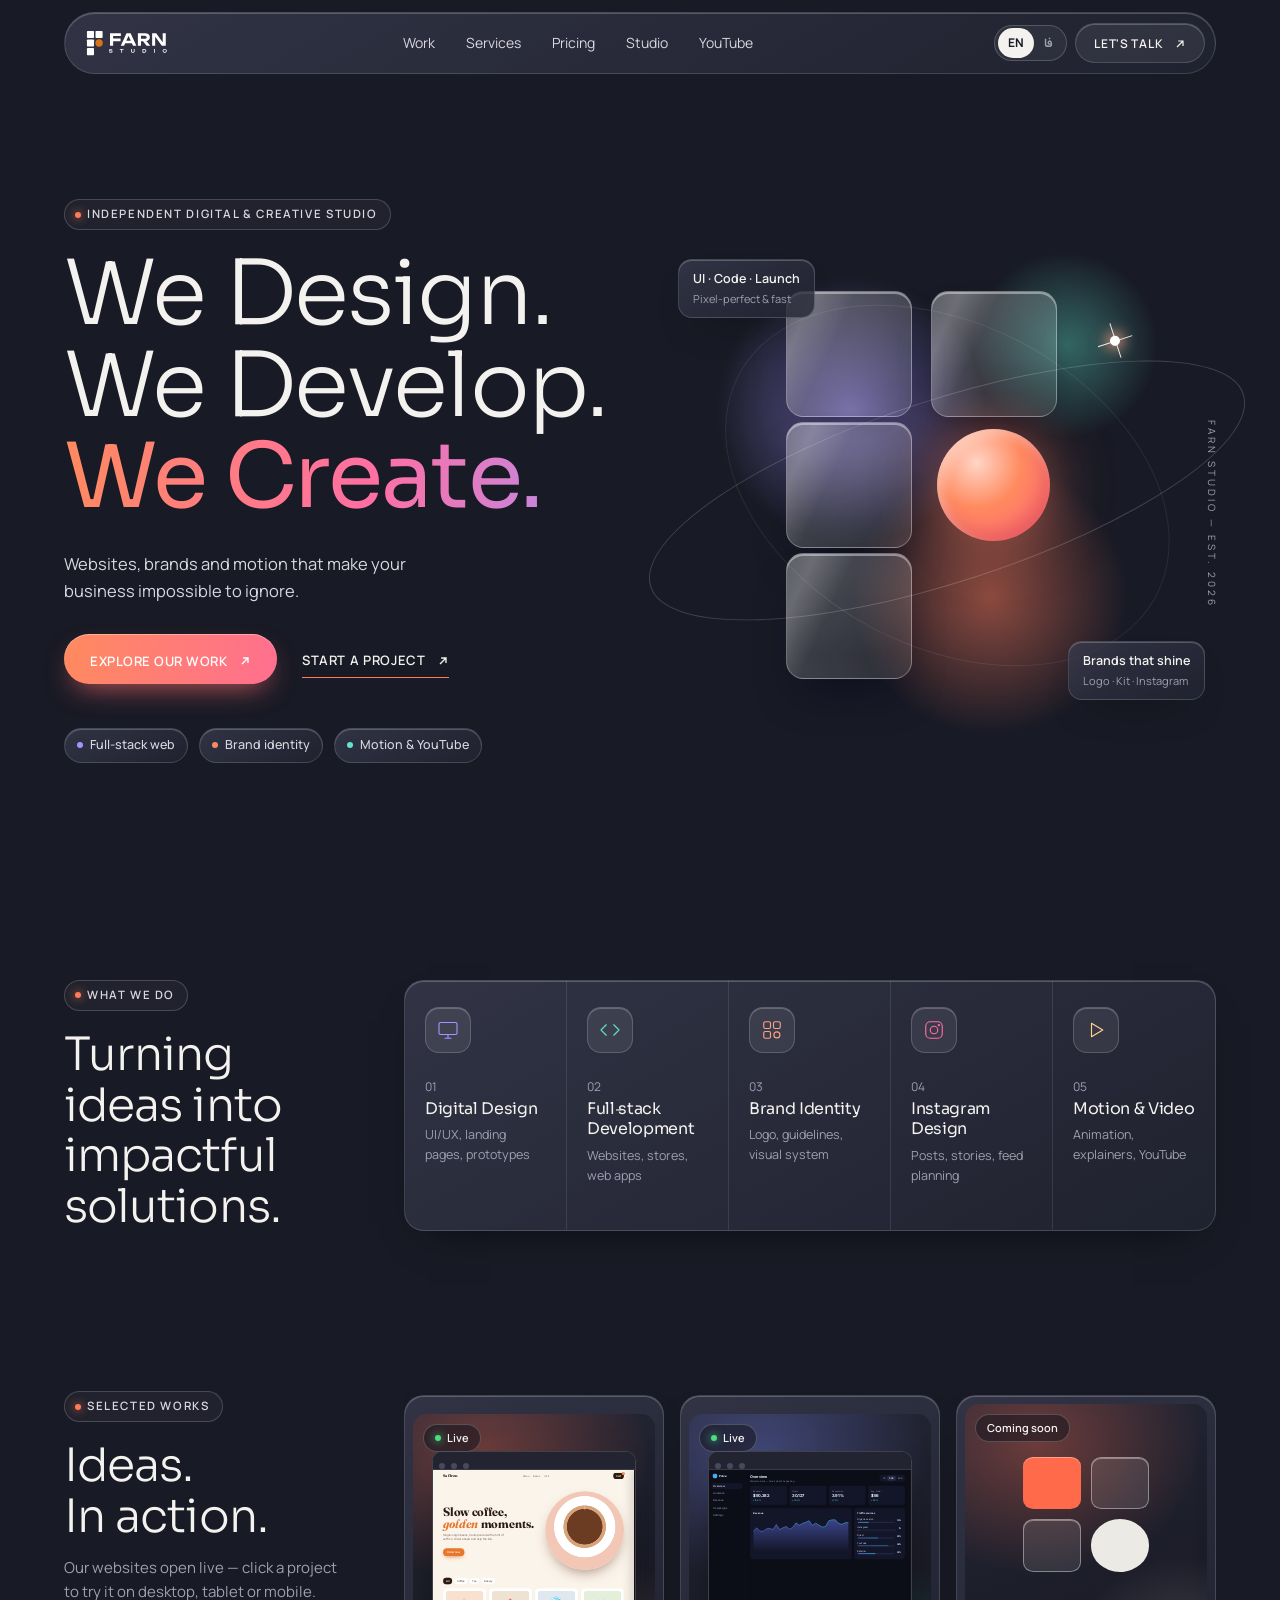
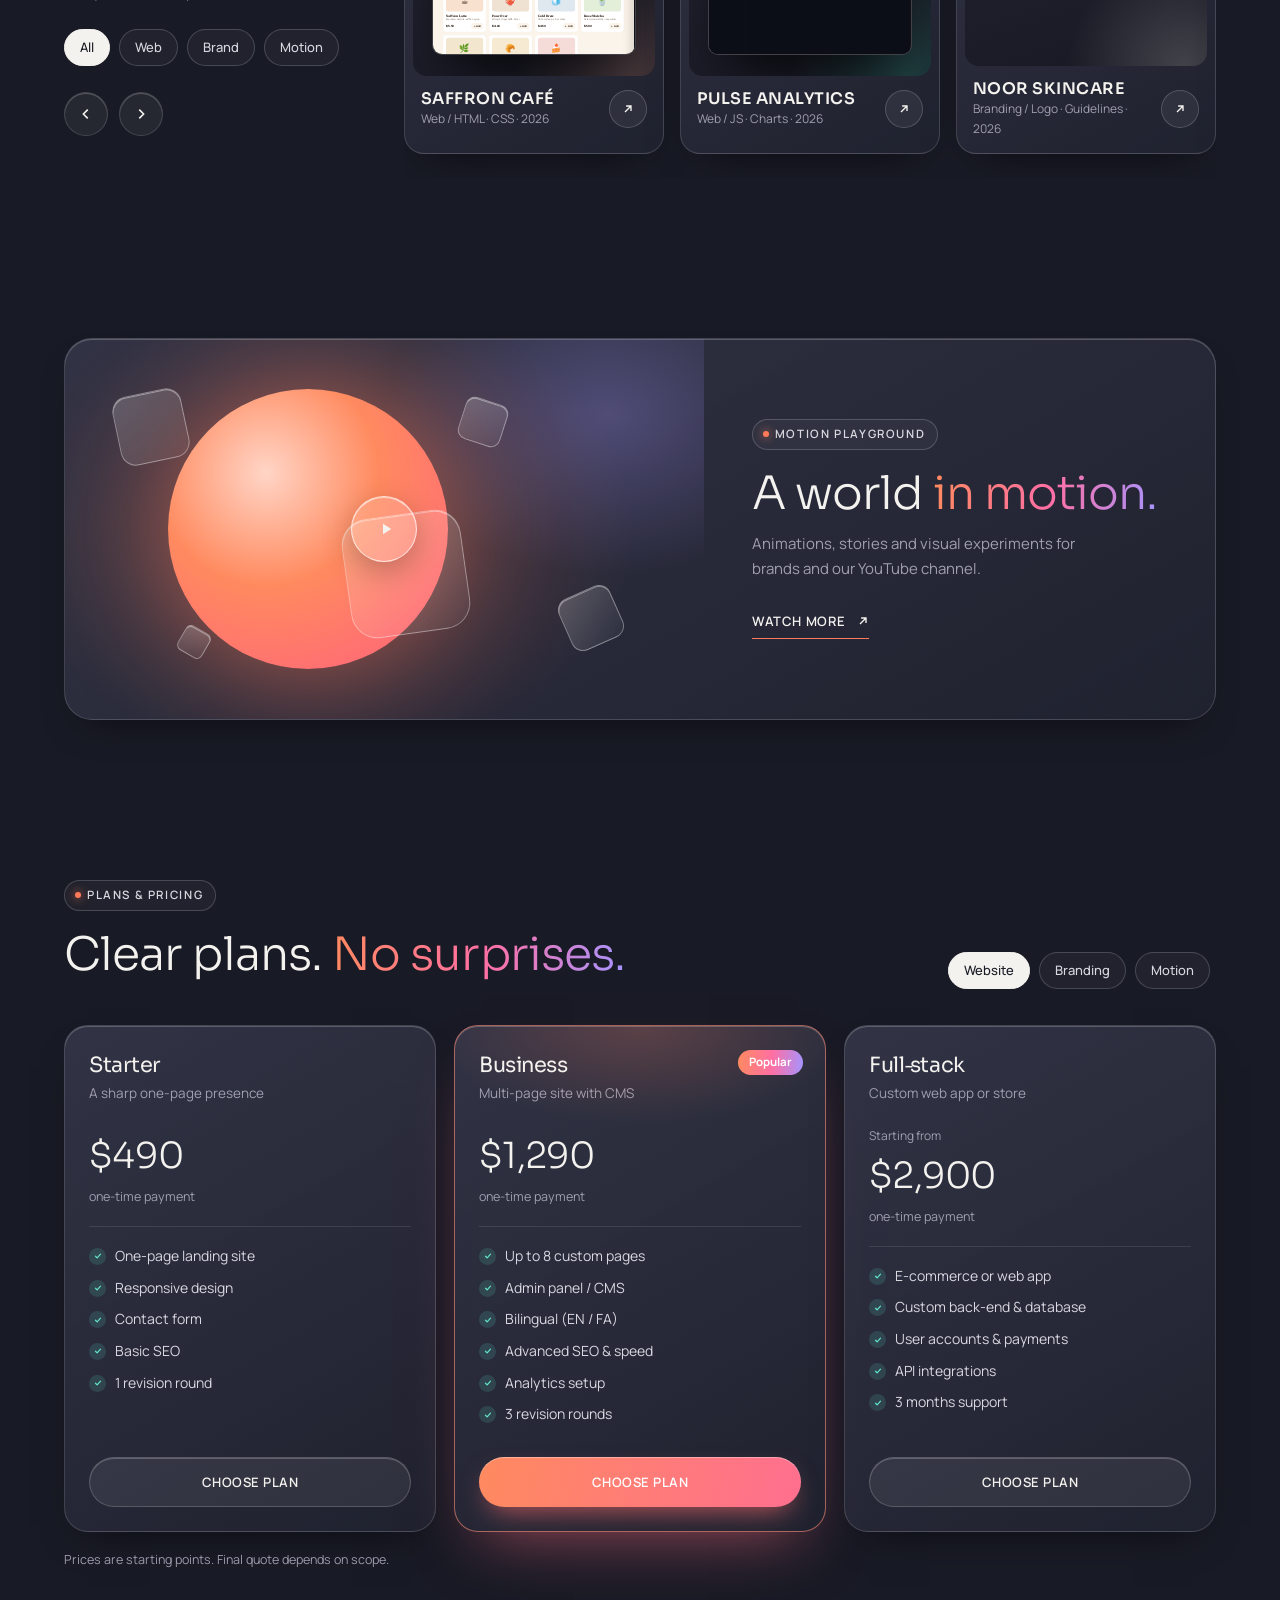
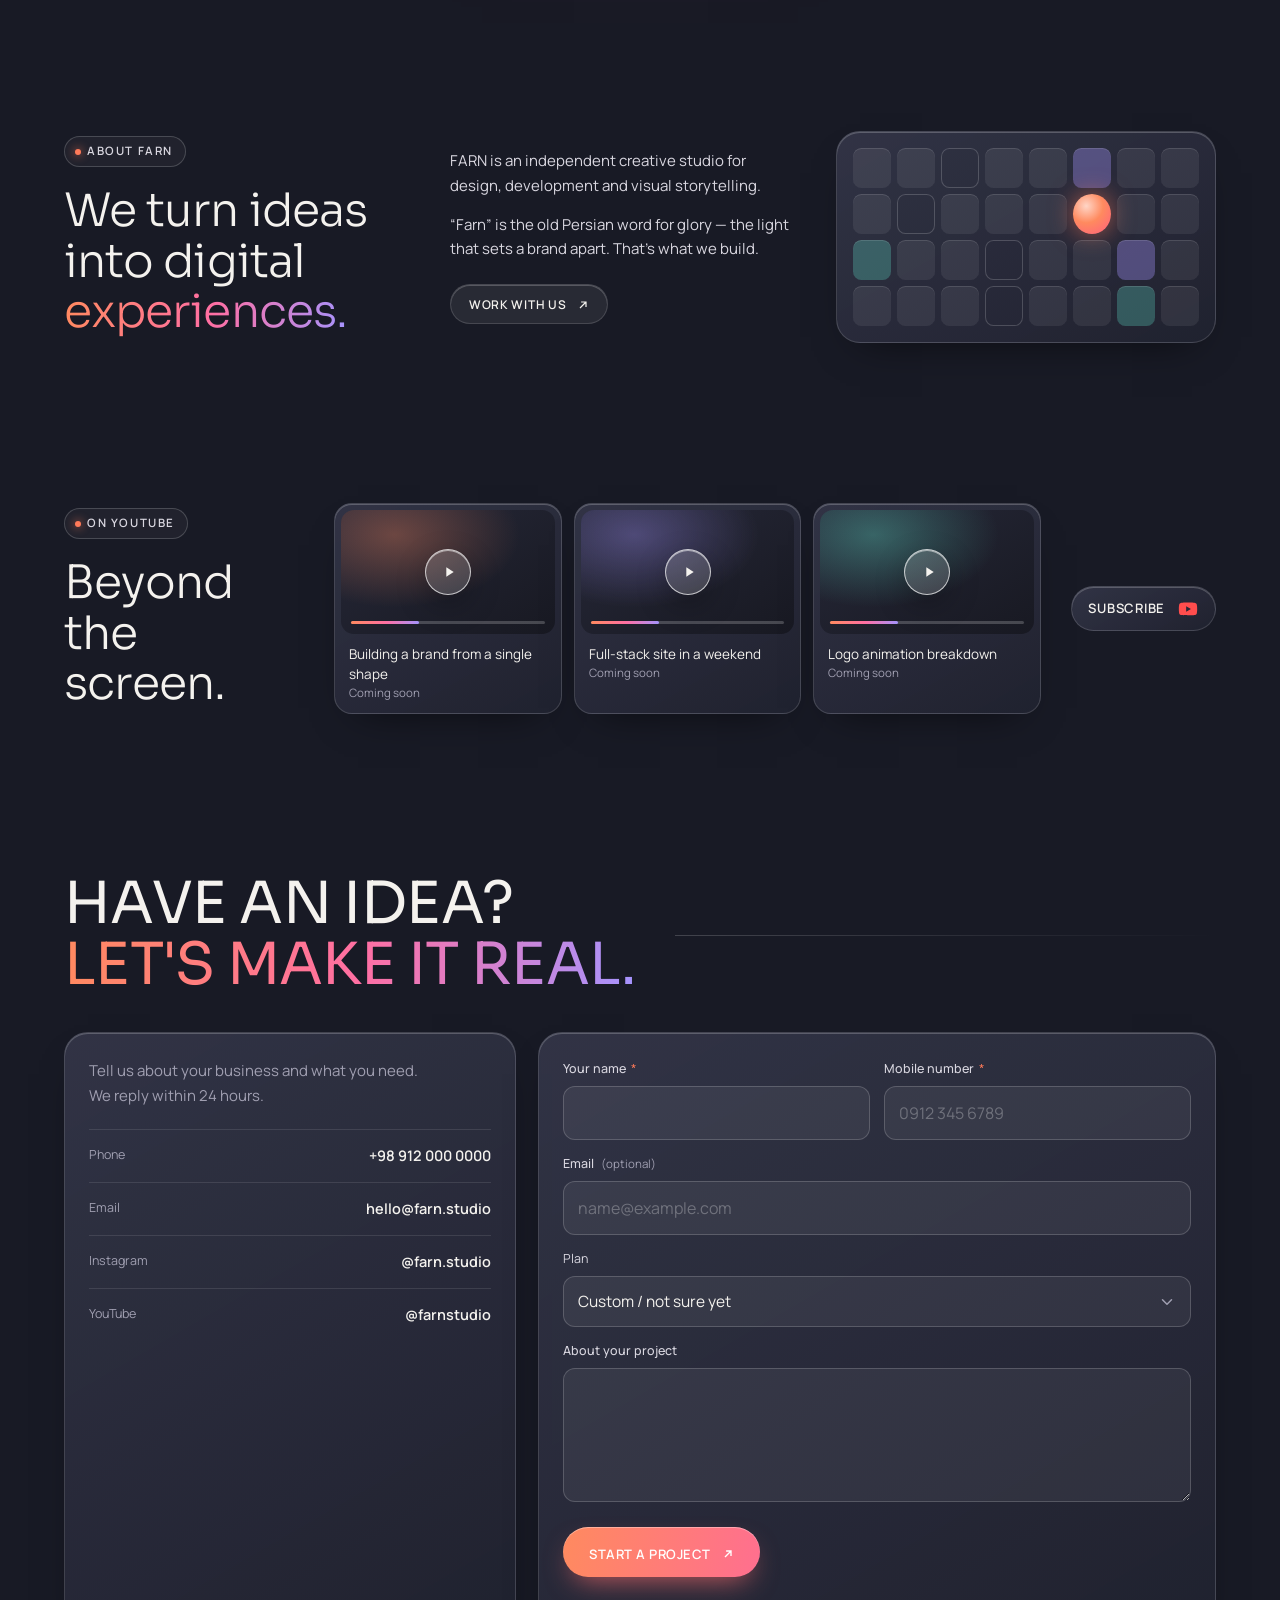
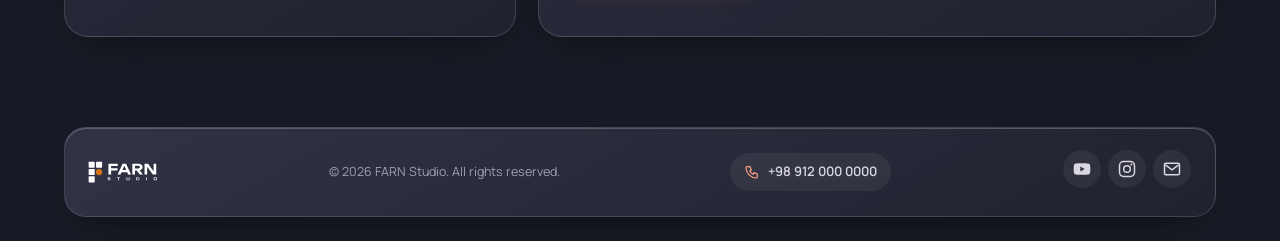
==== index.html @ 58f742db "FARN Studio website: bilingual glass UI, live project viewer, pricing and contact form Co-Authored-B" ====
<!doctype html>
<html lang="en" dir="ltr">
<head>
  <meta charset="utf-8">
  <meta name="viewport" content="width=device-width, initial-scale=1, viewport-fit=cover">
  <title>FARN Studio — Design, Develop, Create</title>
  <meta name="description" content="FARN Studio is an independent studio for full‑stack websites, brand identity and motion.">
  <meta name="theme-color" content="#000000">

  <!-- Icons: white + orange FARN mark (tab / search), black background for the installed web app -->
  <link rel="icon" href="assets/brand/favicon.ico" sizes="any">
  <link rel="icon" href="assets/brand/favicon.svg" type="image/svg+xml">
  <link rel="icon" href="assets/brand/favicon-32.png" type="image/png" sizes="32x32">
  <link rel="apple-touch-icon" href="assets/brand/apple-touch-icon.png" sizes="180x180">
  <link rel="manifest" href="site.webmanifest">
  <meta name="apple-mobile-web-app-title" content="FARN">
  <meta name="apple-mobile-web-app-status-bar-style" content="black">
  <meta name="application-name" content="FARN Studio">

  <link rel="preconnect" href="https://fonts.googleapis.com">
  <link rel="preconnect" href="https://fonts.gstatic.com" crossorigin>
  <link href="https://fonts.googleapis.com/css2?family=Sora:wght@300;400;600&family=Manrope:wght@400;500;600&family=Vazirmatn:wght@300;400;500;700;800&display=swap" rel="stylesheet">

  <link rel="stylesheet" href="css/style.css">
</head>
<body>
  <div class="ambient" aria-hidden="true"></div>

  <!-- ===== Header ===== -->
  <header class="header" id="header">
    <div class="container"><div class="header-inner glass">
      <a href="#top" class="logo" aria-label="FARN Studio">
        <img src="assets/brand/farn-horizontal-reversed.svg" alt="FARN Studio" width="120" height="40">
      </a>

      <nav class="menu" id="menu" aria-label="Main">
        <a href="#work" data-i18n="nav.work">Work</a>
        <a href="#services" data-i18n="nav.services">Services</a>
        <a href="#pricing" data-i18n="nav.pricing">Pricing</a>
        <a href="#studio" data-i18n="nav.studio">Studio</a>
        <a href="#youtube" data-i18n="nav.youtube">YouTube</a>
        <a href="#contact" class="menu-cta" data-i18n="nav.cta">Let's talk</a>
        <div class="menu-lang"><small data-i18n="nav.lang">Language</small><button class="lang js-lang" type="button" aria-label="Change language"><span data-lang="en">EN</span><span data-lang="fa">فا</span></button></div>
      </nav>

      <div class="header-actions">
        <button class="lang js-lang hide-m" id="langToggle" type="button" aria-label="Change language">
          <span data-lang="en">EN</span><span data-lang="fa">فا</span>
        </button>
        <a href="#contact" class="btn-outline talk">
          <span data-i18n="nav.cta">Let's talk</span>
          <svg class="ar" viewBox="0 0 16 16" width="12" height="12" aria-hidden="true"><path d="M4 12 12 4M5.5 4H12v6.5" fill="none" stroke="currentColor" stroke-width="1.6"/></svg>
        </a>
        <button class="burger" id="burger" type="button" aria-label="Menu" aria-expanded="false" aria-controls="menu"><span></span><span></span></button>
      </div>
    </div></div>
  </header>

  <main id="top">

    <!-- ===== Hero ===== -->
    <section class="hero">
      <div class="container hero-grid">
        <div class="hero-copy">
          <p class="eyebrow reveal" data-i18n="hero.eyebrow">Independent digital & creative studio</p>
          <h1 class="hero-title reveal">
            <span data-i18n="hero.l1">We Design.</span>
            <span data-i18n="hero.l2">We Develop.</span>
            <span class="accent" data-i18n="hero.l3">We Create.</span>
          </h1>
          <p class="hero-sub reveal" data-i18n="hero.sub">Websites, brands and motion that make your business impossible to ignore.</p>
          <div class="hero-ctas reveal">
            <a href="#work" class="btn btn-accent">
              <span data-i18n="hero.cta1">Explore our work</span>
              <svg class="ar" viewBox="0 0 16 16" width="12" height="12" aria-hidden="true"><path d="M4 12 12 4M5.5 4H12v6.5" fill="none" stroke="currentColor" stroke-width="1.8"/></svg>
            </a>
            <a href="#contact" class="link-line">
              <span data-i18n="hero.cta2">Start a project</span>
              <svg class="ar" viewBox="0 0 16 16" width="12" height="12" aria-hidden="true"><path d="M4 12 12 4M5.5 4H12v6.5" fill="none" stroke="currentColor" stroke-width="1.8"/></svg>
            </a>
          </div>
          <div class="hero-badges reveal">
            <span class="glass"><i style="background:#a594ff"></i><b data-i18n="hero.b1">Full‑stack web</b></span>
            <span class="glass"><i style="background:#ff8a5f"></i><b data-i18n="hero.b2">Brand identity</b></span>
            <span class="glass"><i style="background:#62e3cb"></i><b data-i18n="hero.b3">Motion & YouTube</b></span>
          </div>
        </div>

        <!-- Brand visual: the FARN grid + sun, with orbit lines -->
        <div class="hero-art" aria-hidden="true">
          <span class="glow g1"></span><span class="glow g2"></span><span class="glow g3"></span>
          <div class="orbit o1"><i class="star"></i></div>
          <div class="orbit o2"></div>
          <div class="fgrid">
            <span class="sq q1"></span>
            <span class="sq q2"></span>
            <span class="sq q3"></span>
            <span class="sq q4"></span>
            <span class="sun"></span>
          </div>
          <span class="vtext" data-i18n="hero.vtext">FARN STUDIO — EST. 2026</span>
          <span class="art-chip glass ac1"><span data-i18n="hero.c1">UI · Code · Launch</span><small data-i18n="hero.c1s">Pixel‑perfect, fast</small></span>
          <span class="art-chip glass ac2"><span data-i18n="hero.c2">Brand that shines</span><small data-i18n="hero.c2s">Logo · Kit · Instagram</small></span>
        </div>
      </div>
      <a href="#services" class="scroll-cue"><span class="cue-line"></span><span class="mouse"><i></i></span><span data-i18n="hero.scroll">Scroll down</span></a>
    </section>

    <!-- ===== Services ===== -->
    <section class="section services-sec" id="services">
      <div class="container split">
        <header class="split-head svc-dhead reveal">
          <p class="eyebrow" data-i18n="services.eyebrow">What we do</p>
          <h2 class="h2" data-i18n="services.title">Turning ideas into impactful solutions.</h2>
        </header>
        <header class="svc-mhead reveal">
          <div>
            <p class="line-label"><span data-i18n="services.m.eyebrow">Services</span></p>
            <h2 class="h2" data-i18n-html="services.m.title">What we <span class="accent">do</span></h2>
          </div>
          <a href="#pricing" class="view-all"><span data-i18n="services.viewAll">View all</span> <svg class="ar" viewBox="0 0 16 16" width="12" height="12" aria-hidden="true"><path d="M4 12 12 4M5.5 4H12v6.5" fill="none" stroke="currentColor" stroke-width="1.8"/></svg></a>
        </header>
        <ol class="svc-list glass">
          <li class="svc reveal">
            <span class="ic"><svg viewBox="0 0 32 32" aria-hidden="true"><rect x="4" y="6" width="24" height="16" rx="2"/><path d="M12 27h8M16 22v5"/></svg></span>
            <span class="num">01</span>
            <h3 data-i18n="svc.1">Digital Design</h3>
            <p data-i18n="svc.1d">UI/UX, landing pages, prototypes</p>
            <span class="svc-go"><svg class="ar" viewBox="0 0 16 16" width="12" height="12" aria-hidden="true"><path d="M4 12 12 4M5.5 4H12v6.5" fill="none" stroke="currentColor" stroke-width="1.8"/></svg></span>
          </li>
          <li class="svc reveal">
            <span class="ic"><svg viewBox="0 0 32 32" aria-hidden="true"><path d="M11 9 4 16l7 7M21 9l7 7-7 7"/></svg></span>
            <span class="num">02</span>
            <h3 data-i18n="svc.2">Full‑stack Development</h3>
            <p data-i18n="svc.2d">Websites, stores, web apps</p>
            <span class="svc-go"><svg class="ar" viewBox="0 0 16 16" width="12" height="12" aria-hidden="true"><path d="M4 12 12 4M5.5 4H12v6.5" fill="none" stroke="currentColor" stroke-width="1.8"/></svg></span>
          </li>
          <li class="svc reveal">
            <span class="ic"><svg viewBox="0 0 32 32" aria-hidden="true"><rect x="5" y="5" width="9" height="9" rx="2"/><rect x="18" y="5" width="9" height="9" rx="2"/><rect x="5" y="18" width="9" height="9" rx="2"/><circle cx="22.5" cy="22.5" r="4"/></svg></span>
            <span class="num">03</span>
            <h3 data-i18n="svc.3">Brand Identity</h3>
            <p data-i18n="svc.3d">Logo, guidelines, visual system</p>
            <span class="svc-go"><svg class="ar" viewBox="0 0 16 16" width="12" height="12" aria-hidden="true"><path d="M4 12 12 4M5.5 4H12v6.5" fill="none" stroke="currentColor" stroke-width="1.8"/></svg></span>
          </li>
          <li class="svc reveal">
            <span class="ic"><svg viewBox="0 0 32 32" aria-hidden="true"><rect x="5" y="5" width="22" height="22" rx="6"/><circle cx="16" cy="16" r="5"/><circle cx="22.5" cy="9.5" r=".8"/></svg></span>
            <span class="num">04</span>
            <h3 data-i18n="svc.4">Instagram Design</h3>
            <p data-i18n="svc.4d">Posts, stories, feed planning</p>
            <span class="svc-go"><svg class="ar" viewBox="0 0 16 16" width="12" height="12" aria-hidden="true"><path d="M4 12 12 4M5.5 4H12v6.5" fill="none" stroke="currentColor" stroke-width="1.8"/></svg></span>
          </li>
          <li class="svc reveal">
            <span class="ic"><svg viewBox="0 0 32 32" aria-hidden="true"><path d="M10 7v18l15-9z"/></svg></span>
            <span class="num">05</span>
            <h3 data-i18n="svc.5">Motion & Video</h3>
            <p data-i18n="svc.5d">Animation, explainers, YouTube</p>
            <span class="svc-go"><svg class="ar" viewBox="0 0 16 16" width="12" height="12" aria-hidden="true"><path d="M4 12 12 4M5.5 4H12v6.5" fill="none" stroke="currentColor" stroke-width="1.8"/></svg></span>
          </li>
        </ol>
      </div>
    </section>

    <!-- ===== Selected works ===== -->
    <section class="section" id="work">
      <div class="container split">
        <header class="split-head reveal">
          <p class="eyebrow" data-i18n="work.eyebrow">Selected works</p>
          <h2 class="h2" data-i18n-html="work.title">Ideas.<br>In action.</h2>
          <p class="muted" data-i18n="work.sub">Our websites open live — click a project to try it on desktop, tablet or mobile.</p>
          <div class="filters" id="filters" role="tablist">
            <button class="chip on" data-filter="all" data-i18n="work.f.all">All</button>
            <button class="chip" data-filter="web" data-i18n="work.f.web">Web</button>
            <button class="chip" data-filter="brand" data-i18n="work.f.brand">Brand</button>
            <button class="chip" data-filter="motion" data-i18n="work.f.motion">Motion</button>
          </div>
          <div class="slider-nav">
            <button class="round" id="prevWork" aria-label="Previous"><svg viewBox="0 0 16 16" width="14" height="14"><path d="M10 3 5 8l5 5" fill="none" stroke="currentColor" stroke-width="1.8"/></svg></button>
            <button class="round" id="nextWork" aria-label="Next"><svg viewBox="0 0 16 16" width="14" height="14"><path d="m6 3 5 5-5 5" fill="none" stroke="currentColor" stroke-width="1.8"/></svg></button>
          </div>
        </header>
        <div class="works" id="works"></div>
      </div>
    </section>

    <!-- ===== Motion band ===== -->
    <section class="section" id="motion"><div class="container"><div class="motion-band glass">
      <a class="mb-art" id="mbArt" target="_blank" rel="noopener" aria-label="YouTube">
        <span class="mb-sun"></span>
        <span class="mb-sq s1"></span><span class="mb-sq s2"></span><span class="mb-sq s3"></span><span class="mb-sq s4"></span><span class="mb-sq s5"></span>
        <span class="play-btn"><svg viewBox="0 0 24 24" width="18" height="18"><path d="M8 5v14l11-7z" fill="currentColor"/></svg></span>
      </a>
      <div class="mb-copy reveal">
        <p class="eyebrow" data-i18n="motion.eyebrow">Motion playground</p>
        <h2 class="h2" data-i18n-html="motion.title">A world <span class="accent">in motion.</span></h2>
        <p class="muted" data-i18n="motion.sub">Animations, stories and visual experiments for brands and our YouTube channel.</p>
        <a class="link-line" id="mbLink" target="_blank" rel="noopener">
          <span data-i18n="motion.cta">Watch more</span>
          <svg class="ar" viewBox="0 0 16 16" width="12" height="12" aria-hidden="true"><path d="M4 12 12 4M5.5 4H12v6.5" fill="none" stroke="currentColor" stroke-width="1.8"/></svg>
        </a>
      </div>
    </div></div></section>

    <!-- ===== Pricing ===== -->
    <section class="section" id="pricing">
      <div class="container">
        <div class="pricing-head reveal">
          <div>
            <p class="eyebrow" data-i18n="pricing.eyebrow">Plans & pricing</p>
            <h2 class="h2" data-i18n-html="pricing.title">Clear plans. <span class="accent">No surprises.</span></h2>
          </div>
          <div class="tabs" id="planTabs" role="tablist">
            <button class="chip on" data-plan="web" data-i18n="pricing.tab.web">Website</button>
            <button class="chip" data-plan="brand" data-i18n="pricing.tab.brand">Branding</button>
            <button class="chip" data-plan="motion" data-i18n="pricing.tab.motion">Motion</button>
          </div>
        </div>
        <div class="plans" id="plans"></div>
        <div class="plans-dots" id="planDots" aria-hidden="true"></div>
        <p class="note" data-i18n="pricing.note">Prices are starting points. Final quote depends on scope.</p>
      </div>
    </section>

    <!-- ===== About ===== -->
    <section class="section about" id="studio">
      <div class="container about-grid">
        <div class="reveal">
          <p class="eyebrow" data-i18n="about.eyebrow">About FARN</p>
          <h2 class="h2" data-i18n-html="about.title">We turn ideas into digital <span class="accent">experiences.</span></h2>
        </div>
        <div class="about-text reveal">
          <p data-i18n="about.p1">FARN is an independent creative studio for design, development and visual storytelling.</p>
          <p data-i18n="about.p2">“Farn” is the old Persian word for glory — the light that sets a brand apart. That's what we build.</p>
          <a href="#contact" class="btn-outline"><span data-i18n="about.cta">Work with us</span>
            <svg class="ar" viewBox="0 0 16 16" width="12" height="12" aria-hidden="true"><path d="M4 12 12 4M5.5 4H12v6.5" fill="none" stroke="currentColor" stroke-width="1.6"/></svg></a>
        </div>
        <div class="about-art glass reveal" aria-hidden="true">
          <div class="pattern" id="pattern"></div>
        </div>
      </div>
    </section>

    <!-- ===== YouTube ===== -->
    <section class="section yt-sec" id="youtube">
      <div class="container yt-grid">
        <div class="reveal">
          <p class="eyebrow" data-i18n="yt.eyebrow">On YouTube</p>
          <h2 class="h2" data-i18n-html="yt.title">Beyond<br>the screen.</h2>
        </div>
        <div class="videos" id="videos"></div>
        <a class="subscribe glass" id="subLink" target="_blank" rel="noopener">
          <span data-i18n="yt.sub">Subscribe</span>
          <svg viewBox="0 0 24 24" width="22" height="22" aria-hidden="true"><path d="M21.6 7.2a2.5 2.5 0 0 0-1.8-1.8C18.2 5 12 5 12 5s-6.2 0-7.8.4A2.5 2.5 0 0 0 2.4 7.2 26 26 0 0 0 2 12a26 26 0 0 0 .4 4.8 2.5 2.5 0 0 0 1.8 1.8C5.8 19 12 19 12 19s6.2 0 7.8-.4a2.5 2.5 0 0 0 1.8-1.8A26 26 0 0 0 22 12a26 26 0 0 0-.4-4.8zM10 15V9l5.2 3z" fill="currentColor"/></svg>
        </a>
      </div>
    </section>

    <!-- ===== Contact ===== -->
    <section class="section contact-sec" id="contact">
      <div class="container">
        <div class="cta-band reveal">
          <h2 class="cta-title">
            <span data-i18n="cta.l1">Have an idea?</span>
            <span class="accent" data-i18n="cta.l2">Let's make it real.</span>
          </h2>
          <span class="cta-line" aria-hidden="true"></span>
        </div>

        <div class="contact-grid">
          <div class="contact-info glass reveal">
            <p class="muted" data-i18n="contact.sub">Tell us about your business and what you need. We reply within 24 hours.</p>
            <ul class="c-links">
              <li><a id="phoneLink"><small data-i18n="contact.phone">Phone</small><span id="phoneText" dir="ltr"></span></a></li>
              <li><a id="emailLink"><small data-i18n="contact.email">Email</small><span id="emailText" dir="ltr"></span></a></li>
              <li><a id="igLink" target="_blank" rel="noopener"><small data-i18n="contact.ig">Instagram</small><span id="igText" dir="ltr"></span></a></li>
              <li><a id="ytLink" target="_blank" rel="noopener"><small data-i18n="contact.yt">YouTube</small><span id="ytText" dir="ltr"></span></a></li>
            </ul>
          </div>

          <form class="form glass reveal" id="contactForm" novalidate>
            <div class="row2">
              <label class="field"><span><b data-i18n="contact.f.name">Your name</b> <em class="req">*</em></span><input id="f-name" type="text" autocomplete="name" required></label>
              <label class="field"><span><b data-i18n="contact.f.phone">Mobile number</b> <em class="req">*</em></span><input id="f-phone" type="tel" inputmode="tel" autocomplete="tel" dir="ltr" placeholder="0912 345 6789" required></label>
            </div>
            <label class="field"><span><b data-i18n="contact.f.email">Email</b> <i class="opt" data-i18n="contact.f.optional">(optional)</i></span><input id="f-email" type="email" autocomplete="email" dir="ltr" placeholder="name@example.com"></label>

            <div class="field">
              <span id="planLabel" data-i18n="contact.f.plan">Plan</span>
              <div class="dd" id="planDD">
                <button type="button" class="dd-btn" id="planBtn" aria-haspopup="listbox" aria-expanded="false" aria-labelledby="planLabel planBtn">
                  <span class="dd-val" id="planValue"></span>
                  <svg class="dd-chev" viewBox="0 0 24 24" width="18" height="18" aria-hidden="true"><path d="M6 9l6 6 6-6" fill="none" stroke="currentColor" stroke-width="2" stroke-linecap="round" stroke-linejoin="round"/></svg>
                </button>
                <ul class="dd-list" id="planList" role="listbox" tabindex="-1" aria-labelledby="planLabel"></ul>
              </div>
              <input type="hidden" id="f-plan" name="plan" value="custom">
            </div>

            <label class="field"><span><b data-i18n="contact.f.msg">About your project</b></span><textarea id="f-msg" rows="4"></textarea></label>
            <button class="btn btn-accent" type="submit">
              <span data-i18n="contact.f.send">Start a project</span>
              <svg class="ar" viewBox="0 0 16 16" width="12" height="12" aria-hidden="true"><path d="M4 12 12 4M5.5 4H12v6.5" fill="none" stroke="currentColor" stroke-width="1.8"/></svg>
            </button>
            <p class="form-msg" id="formMsg" role="status"></p>
          </form>
        </div>
      </div>
    </section>
  </main>

  <footer class="footer">
    <div class="container"><div class="footer-inner glass">
      <img src="assets/brand/farn-horizontal-reversed.svg" alt="FARN Studio" width="96" height="32">
      <p>© <span id="year"></span> FARN Studio. <span data-i18n="footer.rights">All rights reserved.</span></p>
      <a class="f-phone" id="fPhoneLink"><svg viewBox="0 0 24 24" width="16" height="16" aria-hidden="true"><path d="M5 4h4l2 5-2.5 1.5a11 11 0 0 0 5 5L15 13l5 2v4a2 2 0 0 1-2 2A16 16 0 0 1 3 6a2 2 0 0 1 2-2" fill="none" stroke="currentColor" stroke-width="1.8" stroke-linejoin="round"/></svg><span id="fPhoneText" dir="ltr"></span></a>
      <div class="socials">
        <a id="fYt" target="_blank" rel="noopener" aria-label="YouTube"><svg viewBox="0 0 24 24"><path d="M21.6 7.2a2.5 2.5 0 0 0-1.8-1.8C18.2 5 12 5 12 5s-6.2 0-7.8.4A2.5 2.5 0 0 0 2.4 7.2 26 26 0 0 0 2 12a26 26 0 0 0 .4 4.8 2.5 2.5 0 0 0 1.8 1.8C5.8 19 12 19 12 19s6.2 0 7.8-.4a2.5 2.5 0 0 0 1.8-1.8A26 26 0 0 0 22 12a26 26 0 0 0-.4-4.8zM10 15V9l5.2 3z" fill="currentColor"/></svg></a>
        <a id="fIg" target="_blank" rel="noopener" aria-label="Instagram"><svg viewBox="0 0 24 24"><rect x="3" y="3" width="18" height="18" rx="5" fill="none" stroke="currentColor" stroke-width="1.8"/><circle cx="12" cy="12" r="4" fill="none" stroke="currentColor" stroke-width="1.8"/><circle cx="17.3" cy="6.7" r="1.2" fill="currentColor"/></svg></a>
        <a id="fMail" aria-label="Email"><svg viewBox="0 0 24 24"><rect x="3" y="5" width="18" height="14" rx="2" fill="none" stroke="currentColor" stroke-width="1.8"/><path d="m4 7 8 6 8-6" fill="none" stroke="currentColor" stroke-width="1.8"/></svg></a>
      </div>
    </div></div>
  </footer>

  <!-- ===== Live project viewer ===== -->
  <div class="viewer" id="viewer" role="dialog" aria-modal="true" aria-labelledby="viewerTitle" hidden>
    <div class="viewer-backdrop" data-close></div>
    <div class="viewer-panel">
      <div class="viewer-bar">
        <h3 id="viewerTitle"></h3>
        <span class="v-url" id="viewerUrl" dir="ltr"></span>
        <div class="devices" id="devices">
          <button class="dev on" data-dev="desktop" aria-label="Desktop"><svg viewBox="0 0 24 24"><rect x="3" y="4" width="18" height="12" rx="2"/><path d="M8 20h8M12 16v4"/></svg></button>
          <button class="dev" data-dev="tablet" aria-label="Tablet"><svg viewBox="0 0 24 24"><rect x="5" y="3" width="14" height="18" rx="2"/></svg></button>
          <button class="dev" data-dev="mobile" aria-label="Mobile"><svg viewBox="0 0 24 24"><rect x="8" y="3" width="8" height="18" rx="2"/></svg></button>
        </div>
        <a class="icon-btn" id="viewerRepo" target="_blank" rel="noopener" aria-label="GitHub"><svg viewBox="0 0 24 24"><path d="M9 19c-4 1.5-4-2-6-2.5m12 5v-3.5c0-1 .1-1.4-.5-2 2.8-.3 5.5-1.4 5.5-6a4.6 4.6 0 0 0-1.3-3.2 4.2 4.2 0 0 0-.1-3.2s-1.1-.3-3.5 1.3a12 12 0 0 0-6.2 0C6.5 2.8 5.4 3.1 5.4 3.1a4.2 4.2 0 0 0-.1 3.2A4.6 4.6 0 0 0 4 9.5c0 4.6 2.7 5.7 5.5 6-.6.6-.6 1.2-.5 2V21"/></svg></a>
        <a class="icon-btn" id="viewerOpen" target="_blank" rel="noopener" aria-label="Open in new tab"><svg viewBox="0 0 24 24"><path d="M14 4h6v6M20 4l-9 9M18 14v5a1 1 0 0 1-1 1H5a1 1 0 0 1-1-1V7a1 1 0 0 1 1-1h5"/></svg></a>
        <button class="icon-btn" data-close aria-label="Close"><svg viewBox="0 0 24 24"><path d="M6 6l12 12M18 6 6 18"/></svg></button>
      </div>
      <div class="viewer-stage">
        <div class="frame-wrap" id="frameWrap" data-dev="desktop">
          <div class="frame-loader"></div>
          <iframe id="viewerFrame" title="Project preview" referrerpolicy="no-referrer" sandbox="allow-scripts allow-same-origin allow-forms allow-popups"></iframe>
        </div>
        <p class="frame-hint" data-i18n="viewer.hint">Preview blank? Some sites block embedding — use “open in new tab”.</p>
      </div>
    </div>
  </div>

  <script src="js/config.js"></script>
  <script src="js/i18n.js"></script>
  <script src="js/main.js"></script>
</body>
</html>
---- css/style.css ----
/* =========================================================
   FARN Studio — editorial glass UI (light & fast)
   Old-phone friendly: no flex-gap, no aspect-ratio, no `inset`,
   fallbacks before clamp(), blur only where supported.
   ========================================================= */

:root {
  --bg: #181a25;
  --bg-2: #1a1c27;
  --text: #f4f2ee;
  --text-2: #d9d7e0;
  --muted: #a09fb1;
  --line: rgba(255, 255, 255, .1);
  --line-2: rgba(255, 255, 255, .18);

  --accent: #ff7a59;          /* coral */
  --accent-2: #ffa284;
  --pink: #ff6fa3;
  --violet: #a594ff;
  --teal: #62e3cb;
  --accent-ink: #1e0b05;
  --grad: linear-gradient(95deg, #ff8a5f 0%, #ff6fa3 52%, #a594ff 100%);

  /* glass */
  --glass: rgba(255, 255, 255, .065);
  --glass-strong: rgba(255, 255, 255, .1);
  --glass-solid: rgba(44, 46, 62, .9);       /* fallback without blur */
  --glass-border: rgba(255, 255, 255, .14);
  --glass-hi: rgba(255, 255, 255, .22);
  --blur: 16px;

  --container: 1240px;
  --gutter: 18px;
  --radius: 20px;

  --f-display: "Sora", "Vazirmatn", system-ui, -apple-system, "Segoe UI", sans-serif;
  --f-body: "Manrope", "Vazirmatn", system-ui, -apple-system, "Segoe UI", sans-serif;
  --ease: cubic-bezier(.2, .7, .2, 1);
  color-scheme: dark;
}
html[lang="fa"] {
  --f-display: "Vazirmatn", Tahoma, system-ui, sans-serif;
  --f-body: "Vazirmatn", Tahoma, system-ui, sans-serif;
}
@media (min-width: 640px) { :root { --gutter: 30px; } }
@media (min-width: 1100px) { :root { --gutter: 44px; } }

*, *::before, *::after { box-sizing: border-box; }
html { -webkit-text-size-adjust: 100%; scroll-behavior: smooth; background: var(--bg); }
body {
  margin: 0; background: var(--bg); color: var(--text);
  font-family: var(--f-body); font-size: 15px; line-height: 1.65;
  -webkit-font-smoothing: antialiased; overflow-x: hidden;
}
html[lang="fa"] body { font-size: 15.5px; line-height: 1.95; }
img, svg { display: block; max-width: 100%; }
a { color: inherit; text-decoration: none; }
button { font: inherit; color: inherit; background: none; border: 0; padding: 0; cursor: pointer; }
ol, ul { list-style: none; margin: 0; padding: 0; }
h1, h2, h3, p { margin: 0; }
h1, h2, h3 { font-family: var(--f-display); font-weight: 400; letter-spacing: -.02em; line-height: 1.1; }
html[lang="fa"] h1, html[lang="fa"] h2, html[lang="fa"] h3 { letter-spacing: 0; line-height: 1.45; }
::selection { background: var(--accent); color: var(--accent-ink); }
:focus-visible { outline: 2px solid var(--accent-2); outline-offset: 3px; }

.container { width: 100%; max-width: var(--container); margin-left: auto; margin-right: auto; padding-left: var(--gutter); padding-right: var(--gutter); }
.muted { color: var(--muted); }
.accent { color: var(--accent); }
@supports ((-webkit-background-clip: text) or (background-clip: text)) {
  .accent { background: var(--grad); -webkit-background-clip: text; background-clip: text; color: transparent; -webkit-box-decoration-break: clone; box-decoration-break: clone; }
}

/* ---------- ambient background (static gradients — no animation, no filter) ---------- */
.ambient { position: fixed; top: 0; left: 0; right: 0; bottom: 0; z-index: -1; pointer-events: none;
  background:
    radial-gradient(42% 38% at 88% 6%, rgba(255, 122, 89, .34), transparent 70%),
    radial-gradient(40% 40% at 6% 34%, rgba(165, 148, 255, .3), transparent 70%),
    radial-gradient(38% 34% at 70% 78%, rgba(98, 227, 203, .17), transparent 70%),
    radial-gradient(30% 30% at 20% 96%, rgba(255, 111, 163, .2), transparent 70%),
    linear-gradient(180deg, #1c1e2b 0%, #181a25 50%, #1c1d2b 100%); }

/* ---------- glass primitive ---------- */
.glass {
  position: relative;
  background: var(--glass-solid);
  border: 1px solid var(--glass-border);
  box-shadow: inset 0 1px 0 var(--glass-hi), 0 18px 40px -24px rgba(0, 0, 0, .7);
}
@supports ((-webkit-backdrop-filter: blur(1px)) or (backdrop-filter: blur(1px))) {
  html:not(.lite) .glass {
    background: linear-gradient(150deg, rgba(255,255,255,.1), rgba(255,255,255,.035));
    -webkit-backdrop-filter: blur(var(--blur)) saturate(150%);
    backdrop-filter: blur(var(--blur)) saturate(150%);
  }
}
html.lite .glass { background: linear-gradient(150deg, rgba(58,60,80,.75), rgba(34,36,50,.8)); }

/* ---------- shared bits ---------- */
.eyebrow { display: inline-block; position: relative; font-size: 11.5px; font-weight: 600; letter-spacing: .14em; text-transform: uppercase; color: var(--text-2); padding: 5px 12px 5px 22px; margin-bottom: 18px; border-radius: 999px; border: 1px solid var(--line-2); background: rgba(255,255,255,.04); }
.eyebrow::before { content: ""; position: absolute; left: 10px; top: 50%; width: 6px; height: 6px; margin-top: -3px; border-radius: 50%; background: var(--accent); box-shadow: 0 0 10px var(--accent); }
[dir="rtl"] .eyebrow { padding: 4px 22px 4px 12px; letter-spacing: 0; font-size: 13px; font-weight: 500; }
[dir="rtl"] .eyebrow::before { left: auto; right: 10px; }

.h2 { font-size: 30px; font-size: clamp(28px, 3.6vw, 46px); font-weight: 300; color: var(--text); }
html[lang="fa"] .h2 { font-weight: 800; font-size: 27px; font-size: clamp(25px, 3.2vw, 40px); }

.ar { display: inline-block; vertical-align: middle; }
[dir="rtl"] .ar { transform: scaleX(-1); }

.btn { display: inline-block; height: 50px; line-height: 50px; padding: 0 26px; border-radius: 999px; font-size: 13px; font-weight: 600; letter-spacing: .04em; text-transform: uppercase; white-space: nowrap; transition: transform .25s var(--ease), box-shadow .25s, background .25s; }
html[lang="fa"] .btn { text-transform: none; letter-spacing: 0; font-size: 15px; font-weight: 700; }
.btn .ar, .btn-outline .ar, .link-line .ar { margin-left: 8px; }
[dir="rtl"] .btn .ar, [dir="rtl"] .btn-outline .ar, [dir="rtl"] .link-line .ar { margin-left: 0; margin-right: 8px; }
.btn > span, .btn-outline > span, .link-line > span { display: inline-block; vertical-align: middle; }
.btn-accent { background: linear-gradient(100deg, #ff8a5f, #ff6f8f); color: #fff; box-shadow: 0 12px 28px -10px rgba(255, 110, 110, .75), inset 0 1px 0 rgba(255,255,255,.35); }
.btn-accent:hover { transform: translateY(-2px); box-shadow: 0 16px 34px -10px rgba(255, 110, 110, .9), inset 0 1px 0 rgba(255,255,255,.35); }

.btn-outline { display: inline-block; height: 40px; line-height: 38px; padding: 0 18px; border: 1px solid var(--glass-border); background: rgba(255,255,255,.07); color: var(--text); border-radius: 999px; font-size: 12px; font-weight: 600; letter-spacing: .06em; text-transform: uppercase; white-space: nowrap; box-shadow: inset 0 1px 0 var(--glass-hi); transition: background .25s, border-color .25s; }
html[lang="fa"] .btn-outline { text-transform: none; letter-spacing: 0; font-size: 14px; }
.btn-outline:hover { background: rgba(255,255,255,.14); border-color: var(--accent-2); }

.link-line { display: inline-block; padding: 6px 0; font-size: 13px; font-weight: 600; letter-spacing: .05em; text-transform: uppercase; border-bottom: 1px solid var(--accent); transition: color .25s; }
html[lang="fa"] .link-line { text-transform: none; letter-spacing: 0; font-size: 15px; }
.link-line:hover { color: var(--accent-2); }

.chip { display: inline-block; margin: 0 6px 8px 0; padding: 7px 15px; border-radius: 999px; border: 1px solid var(--line-2); background: rgba(255,255,255,.04); font-size: 13px; font-weight: 500; color: var(--text-2); transition: all .2s; }
[dir="rtl"] .chip { margin: 0 0 8px 6px; font-size: 14px; }
.chip:hover { color: var(--text); background: rgba(255,255,255,.09); }
.chip.on { background: var(--text); color: var(--bg); border-color: var(--text); }

.round { width: 44px; height: 44px; border-radius: 50%; border: 1px solid var(--glass-border); background: rgba(255,255,255,.06); display: inline-block; text-align: center; box-shadow: inset 0 1px 0 var(--glass-hi); transition: all .2s; }
.round svg { margin: 0 auto; }
.round:hover { border-color: var(--accent-2); color: var(--accent-2); }
[dir="rtl"] .round svg { transform: scaleX(-1); }

/* ---------- header (floating glass pill) ---------- */
.header { position: fixed; top: 12px; left: 0; right: 0; z-index: 50; }
.header-inner { display: flex; align-items: center; justify-content: space-between; height: 62px; padding: 0 10px 0 20px; border-radius: 999px; transition: background .3s; }
[dir="rtl"] .header-inner { padding: 0 20px 0 10px; }
.header:not(.scrolled) .header-inner { box-shadow: inset 0 1px 0 var(--glass-hi); }
.logo img { height: 28px; width: auto; }
.menu { display: none; }
.menu a { font-size: 14px; color: var(--text-2); padding: 7px 12px; border-radius: 999px; transition: color .2s, background .2s; }
html[lang="fa"] .menu a { font-size: 15px; }
.menu a:hover, .menu a.active { color: var(--text); background: rgba(255,255,255,.08); }
.menu-cta { display: none; }
.header-actions { display: flex; align-items: center; }
.header-actions > * { margin-left: 8px; }
[dir="rtl"] .header-actions > * { margin-left: 0; margin-right: 8px; }
.lang { height: 36px; padding: 0 3px; border-radius: 999px; border: 1px solid var(--line-2); background: rgba(255,255,255,.05); font-size: 12px; font-weight: 700; direction: ltr; white-space: nowrap; }
.lang span { display: inline-block; padding: 5px 10px; border-radius: 999px; color: var(--muted); font-family: "Manrope", "Vazirmatn", sans-serif; transition: all .2s; }
html[lang="en"] .lang [data-lang="en"], html[lang="fa"] .lang [data-lang="fa"] { background: var(--text); color: var(--bg); }
.burger { position: relative; width: 42px; height: 42px; border-radius: 50%; border: 1px solid var(--line-2); background: rgba(255,255,255,.05); }
.burger span { position: absolute; left: 13px; right: 13px; height: 1.5px; background: var(--text); transition: transform .3s var(--ease), top .3s var(--ease); }
.burger span:first-child { top: 17px; } .burger span:last-child { top: 24px; }
.burger[aria-expanded="true"] span:first-child { top: 20px; transform: rotate(45deg); }
.burger[aria-expanded="true"] span:last-child { top: 20px; transform: rotate(-45deg); }
.hide-sm { display: none; }

@media (max-width: 899px) {
  .header { top: 8px; }
  .header-inner { height: 58px; padding: 0 8px 0 16px; }
  [dir="rtl"] .header-inner { padding: 0 16px 0 8px; }
  .menu { position: fixed; top: 76px; left: var(--gutter); right: var(--gutter); display: block; padding: 10px 18px; border-radius: 24px;
    background: rgba(28, 30, 42, .97); border: 1px solid var(--glass-border); box-shadow: inset 0 1px 0 var(--glass-hi), 0 30px 60px rgba(0,0,0,.5);
    visibility: hidden; opacity: 0; transform: translateY(-8px); transition: opacity .25s, transform .25s, visibility .25s; max-height: calc(100vh - 100px); overflow-y: auto; }
  .menu.open { visibility: visible; opacity: 1; transform: none; }
  .menu a { display: block; padding: 14px 4px; border-radius: 0; font-family: var(--f-display); font-size: 22px; font-weight: 300; color: var(--text); border-bottom: 1px solid var(--line); }
  .menu a:hover, .menu a.active { background: none; color: var(--accent-2); }
  html[lang="fa"] .menu a { font-weight: 600; font-size: 19px; }
  .menu .menu-cta { display: block; color: var(--accent); border-bottom: 0; }
}
@media (min-width: 900px) {
  .burger { display: none; }
  .hide-sm { display: inline-block; }
  .menu { display: block; }
  .menu a { margin: 0 2px; }
}

/* ---------- hero ---------- */
.hero { position: relative; padding: 112px 0 40px; overflow: hidden; }
.hero-grid { display: grid; grid-template-columns: 1fr; grid-gap: 26px; align-items: center; }
.hero-title { font-size: 44px; font-size: clamp(38px, 7vw, 94px); font-weight: 300; line-height: 1.02; margin-bottom: 22px; color: var(--text); }
.hero-title span { display: block; }
.hero-title .accent { font-weight: 400; padding-bottom: .06em; }
html[lang="fa"] .hero-title { font-size: 42px; font-size: clamp(36px, 6.2vw, 80px); font-weight: 800; line-height: 1.32; }
html[lang="fa"] .hero-title span:not(.accent) { color: var(--text-2); font-weight: 600; }
html[lang="fa"] .hero-title .accent { font-weight: 900; }
.hero-sub { max-width: 400px; font-size: 16.5px; color: var(--text-2); margin-bottom: 30px; }
html[lang="fa"] .hero-sub { font-size: 17px; max-width: 430px; }
.hero-ctas .btn { margin: 0 22px 14px 0; }
[dir="rtl"] .hero-ctas .btn { margin: 0 0 14px 22px; }
.hero-badges { margin-top: 30px; }
.hero-badges span { display: inline-block; margin: 0 8px 8px 0; padding: 6px 12px; border-radius: 999px; font-size: 12.5px; color: var(--text-2); }
[dir="rtl"] .hero-badges span { margin: 0 0 8px 8px; font-size: 13.5px; }
.hero-badges i { display: inline-block; width: 6px; height: 6px; border-radius: 50%; margin-right: 7px; vertical-align: 1px; }
[dir="rtl"] .hero-badges i { margin-right: 0; margin-left: 7px; }

/* brand art: glass tiles over soft glow */
.hero-art { position: relative; width: 100%; max-width: 560px; margin: 0 auto; }
.hero-art::before { content: ""; display: block; padding-top: 100%; }
.glow { position: absolute; border-radius: 50%; }
.g1 { left: 6%; top: 10%; width: 52%; height: 52%; background: radial-gradient(circle, rgba(165,148,255,.55), transparent 68%); }
.g2 { left: 30%; top: 46%; width: 56%; height: 50%; background: radial-gradient(circle, rgba(255,122,89,.5), transparent 68%); }
.g3 { left: 54%; top: 6%; width: 36%; height: 36%; background: radial-gradient(circle, rgba(98,227,203,.4), transparent 68%); }
.orbit { position: absolute; left: -8%; right: -8%; top: 34%; height: 34%; border: 1px solid rgba(255,255,255,.18); border-radius: 50%; transform: rotate(-18deg); }
.o2 { left: 6%; right: 6%; top: 20%; height: 60%; transform: rotate(28deg); border-color: rgba(255,255,255,.08); }
.star { position: absolute; right: 16%; top: -5px; width: 10px; height: 10px; border-radius: 50%; background: #fff; box-shadow: 0 0 14px 4px rgba(255,162,132,.8); }
.star::before, .star::after { content: ""; position: absolute; left: 50%; top: 50%; background: rgba(255,255,255,.9); }
.star::before { width: 36px; height: 1px; margin: -.5px 0 0 -18px; }
.star::after { width: 1px; height: 36px; margin: -18px 0 0 -.5px; }
.fgrid { position: absolute; left: 20%; top: 14%; width: 60%; height: 72%; }
.sq { position: absolute; width: 39%; height: 32.5%; border-radius: 14%; overflow: hidden;
  background: linear-gradient(145deg, rgba(255,255,255,.26), rgba(255,255,255,.06));
  border: 1px solid rgba(255,255,255,.32);
  box-shadow: inset 0 2px 0 rgba(255,255,255,.4), inset 0 -12px 24px rgba(255,255,255,.04), 0 24px 44px -18px rgba(10,8,30,.7); }
@supports ((-webkit-backdrop-filter: blur(1px)) or (backdrop-filter: blur(1px))) {
  html:not(.lite) .sq { -webkit-backdrop-filter: blur(14px) saturate(160%); backdrop-filter: blur(14px) saturate(160%); background: linear-gradient(145deg, rgba(255,255,255,.22), rgba(255,255,255,.04)); }
}
.sq::after { content: ""; position: absolute; left: -30%; top: -60%; width: 60%; height: 220%; transform: rotate(25deg); background: linear-gradient(90deg, transparent, rgba(255,255,255,.18), transparent); }
.q1 { left: 0; top: 0; } .q2 { left: 45%; top: 0; } .q3 { left: 0; top: 33.75%; } .q4 { left: 0; top: 67.5%; }
.sun { position: absolute; left: 47%; top: 35.5%; width: 35%; height: 29%; border-radius: 50%;
  background: radial-gradient(circle at 35% 30%, #ffd5c6, #ff8a5f 42%, #ff5f7e 100%);
  box-shadow: 0 0 60px rgba(255,122,89,.55), inset -6px -8px 16px rgba(160,30,40,.25), inset 5px 6px 12px rgba(255,255,255,.45); }
.vtext { position: absolute; right: -4px; top: 38%; font-size: 10px; letter-spacing: .3em; color: var(--muted); writing-mode: vertical-rl; direction: ltr; }
[dir="rtl"] .vtext { right: auto; left: -4px; letter-spacing: .05em; font-size: 11.5px; direction: rtl; }
.art-chip { position: absolute; padding: 9px 14px; border-radius: 14px; font-size: 12.5px; font-weight: 600; white-space: nowrap; }
.art-chip small { display: block; font-weight: 400; color: var(--muted); font-size: 11px; }
[dir="rtl"] .art-chip { font-size: 13.5px; }
.ac1 { left: 0; top: 8%; } .ac2 { right: 2%; bottom: 10%; }
[dir="rtl"] .ac1 { left: auto; right: 0; } [dir="rtl"] .ac2 { right: auto; left: 2%; }

@media (min-width: 900px) {
  .hero { padding: 120px 0 50px; min-height: 100vh; min-height: 100svh; display: flex; align-items: center; }
  .hero > .container { width: 100%; }
  .hero-grid { grid-template-columns: 1.05fr .95fr; grid-gap: 20px; }
}
@media (max-width: 420px) { .art-chip { display: none; } }

@media (prefers-reduced-motion: no-preference) {
  html:not(.lite) .o1 { animation: tilt 14s ease-in-out infinite alternate; }
  html:not(.lite) .sun { animation: glow 5s ease-in-out infinite alternate; }
  html:not(.lite) .art-chip { animation: bob 6s ease-in-out infinite alternate; }
  html:not(.lite) .ac2 { animation-delay: -3s; }
  @keyframes tilt { to { transform: rotate(-10deg); } }
  @keyframes glow { to { box-shadow: 0 0 95px rgba(255,122,89,.75), inset -6px -8px 16px rgba(160,30,40,.25), inset 5px 6px 12px rgba(255,255,255,.45); } }
  @keyframes bob { to { transform: translateY(-8px); } }
}

/* ---------- sections / split layout ---------- */
.section { padding: 60px 0; }
.split { display: grid; grid-template-columns: 1fr; grid-gap: 30px; }
.split-head .muted { margin-top: 14px; max-width: 290px; }
@media (min-width: 1000px) {
  .section { padding: 80px 0; }
  .split { grid-template-columns: 290px 1fr; grid-gap: 50px; }
}

/* services */
.svc-list { display: grid; grid-template-columns: 1fr 1fr; border-radius: var(--radius); overflow: hidden; }
.svc { position: relative; padding: 22px 18px; border-bottom: 1px solid var(--line); transition: background .25s; }
.svc:nth-child(odd) { border-right: 1px solid var(--line); }
[dir="rtl"] .svc:nth-child(odd) { border-right: 0; border-left: 1px solid var(--line); }
.svc:last-child { border-bottom: 0; grid-column: 1 / -1; border-right: 0; border-left: 0; }
.svc:hover { background: rgba(255,255,255,.05); }
.svc .ic { display: inline-block; width: 46px; height: 46px; padding: 10px; border-radius: 14px; margin-bottom: 16px; background: rgba(255,255,255,.08); border: 1px solid var(--line-2); box-shadow: inset 0 1px 0 var(--glass-hi); }
.svc:nth-child(1) .ic { color: var(--violet); } .svc:nth-child(2) .ic { color: var(--teal); } .svc:nth-child(3) .ic { color: var(--accent-2); } .svc:nth-child(4) .ic { color: var(--pink); } .svc:nth-child(5) .ic { color: #ffd38a; }
.svc svg { width: 24px; height: 24px; fill: none; stroke: currentColor; stroke-width: 1.5; stroke-linejoin: round; stroke-linecap: round; }
.svc .num { display: block; font-size: 12px; color: var(--muted); margin-bottom: 2px; font-family: "Manrope", "Vazirmatn", sans-serif; }
.svc h3 { font-size: 16px; font-weight: 400; line-height: 1.3; }
html[lang="fa"] .svc h3 { font-weight: 700; font-size: 16px; line-height: 1.6; }
.svc p { margin-top: 6px; font-size: 12.5px; color: var(--muted); line-height: 1.55; }
html[lang="fa"] .svc p { font-size: 13.5px; line-height: 1.8; }
@media (min-width: 1000px) {
  .svc-list { grid-template-columns: repeat(5, 1fr); }
  .svc, [dir="rtl"] .svc, .svc:nth-child(odd), [dir="rtl"] .svc:nth-child(odd), .svc:last-child { padding: 26px 20px; border-bottom: 0; border-left: 0; border-right: 1px solid var(--line); grid-column: auto; }
  [dir="rtl"] .svc, [dir="rtl"] .svc:nth-child(odd) { border-right: 0; border-left: 1px solid var(--line); }
  .svc:last-child { border-right: 0; } [dir="rtl"] .svc:last-child { border-left: 0; }
}

/* works slider */
.filters { margin-top: 24px; }
.slider-nav { margin-top: 18px; }
.slider-nav .round { margin-right: 8px; }
[dir="rtl"] .slider-nav .round { margin-right: 0; margin-left: 8px; }
.works { display: grid; grid-auto-flow: column; grid-auto-columns: 80%; grid-gap: 14px; overflow-x: auto; -webkit-overflow-scrolling: touch;
  scroll-snap-type: x mandatory; scrollbar-width: none; margin: 0 calc(var(--gutter) * -1); padding: 4px var(--gutter) 24px; scroll-padding: 0 var(--gutter); }
.works::-webkit-scrollbar { display: none; }
@media (min-width: 640px) { .works { grid-auto-columns: 46%; } }
@media (min-width: 1000px) { .works { grid-auto-columns: calc((100% - 32px) / 3); grid-gap: 16px; margin: 0; padding: 4px 0 24px; scroll-padding: 0; } }

.wcard { display: block; width: 100%; text-align: start; border-radius: var(--radius); overflow: hidden; scroll-snap-align: start; padding: 8px; transition: transform .3s var(--ease), border-color .3s; }
.wcard:hover { transform: translateY(-4px); border-color: rgba(255,255,255,.28); }
.wcard.hide { display: none; }
.wthumb { position: relative; padding-top: 108%; overflow: hidden; border-radius: 14px;
  background: radial-gradient(110% 80% at 30% 15%, var(--a1), transparent 62%), radial-gradient(80% 70% at 90% 100%, var(--a2), transparent 60%), linear-gradient(160deg, #252736, #171822); }
.wthumb > * { position: absolute; }
.wcard .art, .wcard .device { transition: transform .5s var(--ease); }
.wcard:hover .art, .wcard:hover .device { transform: scale(1.03); }
.wmeta { display: flex; align-items: center; justify-content: space-between; padding: 14px 8px 6px; }
.wmeta h3 { font-size: 16px; font-weight: 600; letter-spacing: .03em; text-transform: uppercase; }
html[lang="fa"] .wmeta h3 { text-transform: none; letter-spacing: 0; font-weight: 700; font-size: 16.5px; }
.wmeta small { display: block; color: var(--muted); font-size: 12px; margin-top: 2px; }
html[lang="fa"] .wmeta small { font-size: 12.5px; }
.warrow { flex: none; width: 38px; height: 38px; border-radius: 50%; border: 1px solid var(--line-2); background: rgba(255,255,255,.06); display: flex; align-items: center; justify-content: center; transition: all .25s; margin-left: 10px; }
[dir="rtl"] .warrow { margin-left: 0; margin-right: 10px; }
.wcard:hover .warrow { background: var(--accent); border-color: var(--accent); color: #fff; }
.wtag { position: absolute; top: 10px; left: 10px; z-index: 2; padding: 4px 11px; border-radius: 999px; font-size: 11px; font-weight: 600; background: rgba(20,20,30,.55); border: 1px solid rgba(255,255,255,.2); }
[dir="rtl"] .wtag { left: auto; right: 10px; font-size: 12px; }
.wtag i { display: inline-block; width: 6px; height: 6px; border-radius: 50%; background: #4ade80; box-shadow: 0 0 8px #4ade80; margin-right: 6px; vertical-align: 1px; }
[dir="rtl"] .wtag i { margin-right: 0; margin-left: 6px; }

.device { top: 14%; left: 8%; right: 8%; bottom: 8%; border-radius: 10px; overflow: hidden; background: #111219; border: 1px solid rgba(255,255,255,.2); box-shadow: 0 30px 50px -20px rgba(0,0,0,.8); }
.device .bar { height: 18px; background: #222431; border-bottom: 1px solid var(--line); direction: ltr; }
.device .bar i { display: inline-block; width: 6px; height: 6px; border-radius: 50%; background: #474a5c; margin: 6px 0 0 6px; }
.device .screen { position: absolute; top: 18px; left: 0; right: 0; bottom: 0; overflow: hidden; direction: ltr; }
.device iframe { position: absolute; top: 0; left: 0; width: 1280px; height: 1400px; border: 0; transform-origin: 0 0; pointer-events: none; }
.device .shot { position: absolute; top: 0; left: 0; right: 0; bottom: 0; padding: 12%; }
.shot b { display: block; height: 10%; width: 70%; border-radius: 4px; margin-bottom: 7%; }
.shot u { display: block; height: 5%; width: 90%; border-radius: 3px; margin-bottom: 4%; background: rgba(255,255,255,.18); }
.shot u:nth-of-type(2) { width: 60%; }
.shot s { display: inline-block; width: 30%; height: 28%; margin: 8% 3% 0 0; border-radius: 6px; background: rgba(255,255,255,.08); }

.art { top: 0; left: 0; right: 0; bottom: 0; }
.art .c { position: absolute; border-radius: 50%; }
.art .r { position: absolute; border-radius: 18%; border: 1px solid rgba(255,255,255,.4); background: rgba(255,255,255,.1); box-shadow: inset 0 1px 0 rgba(255,255,255,.35); }
.art .p { position: absolute; left: 50%; top: 46%; width: 58px; height: 58px; margin: -29px 0 0 -29px; border-radius: 50%; border: 1px solid rgba(255,255,255,.6); background: rgba(255,255,255,.18); box-shadow: inset 0 1px 0 rgba(255,255,255,.5); }
.art .p::before { content: ""; position: absolute; left: 23px; top: 19px; border-left: 16px solid #fff; border-top: 10px solid transparent; border-bottom: 10px solid transparent; }

/* ---------- motion band (glass panel) ---------- */
.motion-band { display: grid; grid-template-columns: 1fr; border-radius: 28px; overflow: hidden; }
.mb-art { position: relative; display: block; min-height: 250px; overflow: hidden; background: radial-gradient(70% 90% at 40% 50%, rgba(255,122,89,.28), transparent 70%), radial-gradient(50% 60% at 85% 20%, rgba(165,148,255,.3), transparent 70%); }
.mb-sun { position: absolute; left: 38%; top: 50%; width: 200px; height: 200px; margin: -100px 0 0 -100px; border-radius: 50%;
  background: radial-gradient(circle at 35% 30%, #ffd5c6, #ff8a5f 42%, #ff5f7e); box-shadow: 0 0 110px rgba(255,122,89,.5); }
.mb-sq { position: absolute; border: 1px solid rgba(255,255,255,.35); border-radius: 22%; background: linear-gradient(145deg, rgba(255,255,255,.2), rgba(255,255,255,.04)); box-shadow: inset 0 1px 0 rgba(255,255,255,.4); }
@supports ((-webkit-backdrop-filter: blur(1px)) or (backdrop-filter: blur(1px))) {
  html:not(.lite) .mb-sq { -webkit-backdrop-filter: blur(10px); backdrop-filter: blur(10px); }
}
.s1 { width: 70px; height: 70px; left: 8%; top: 14%; transform: rotate(-12deg); }
.s2 { width: 44px; height: 44px; left: 62%; top: 16%; transform: rotate(18deg); }
.s3 { width: 120px; height: 120px; left: 44%; top: 46%; transform: rotate(-8deg); }
.s4 { width: 28px; height: 28px; left: 18%; top: 76%; transform: rotate(30deg); }
.s5 { width: 56px; height: 56px; left: 78%; top: 66%; transform: rotate(-24deg); }
.play-btn { position: absolute; left: 50%; top: 50%; width: 66px; height: 66px; margin: -33px 0 0 -33px; border-radius: 50%; border: 1px solid rgba(255,255,255,.7); background: rgba(255,255,255,.16); box-shadow: inset 0 1px 0 rgba(255,255,255,.5), 0 10px 30px rgba(0,0,0,.25); display: flex; align-items: center; justify-content: center; transition: transform .3s var(--ease), background .3s; z-index: 2; }
.play-btn svg { margin-left: 3px; }
.mb-art:hover .play-btn { transform: scale(1.08); background: var(--accent); border-color: var(--accent); }
.mb-copy { padding: 34px 24px 38px; }
.mb-copy .muted { margin: 14px 0 22px; max-width: 340px; }
@media (min-width: 900px) {
  .motion-band { grid-template-columns: 1.25fr 1fr; }
  .mb-art { min-height: 380px; }
  .mb-sun { width: 280px; height: 280px; margin: -140px 0 0 -140px; }
  .mb-copy { padding: 54px 48px; align-self: center; }
}

/* ---------- pricing ---------- */
.pricing-head { display: flex; flex-wrap: wrap; align-items: flex-end; justify-content: space-between; margin-bottom: 28px; }
.pricing-head > div:first-child { margin: 0 20px 18px 0; }
[dir="rtl"] .pricing-head > div:first-child { margin: 0 0 18px 20px; }
.plans { display: grid; grid-template-columns: 1fr; grid-gap: 16px; }
@media (min-width: 900px) { .plans { grid-template-columns: repeat(3, 1fr); grid-gap: 18px; align-items: stretch; } }
.plan { display: flex; flex-direction: column; padding: 28px 24px 24px; border-radius: 24px; transition: transform .3s var(--ease), border-color .3s; }
.plan:hover { transform: translateY(-4px); }
.plan.featured { border-color: rgba(255,140,120,.6); box-shadow: inset 0 1px 0 var(--glass-hi), 0 30px 60px -28px rgba(255,111,130,.55); }
.plan.featured::before { content: ""; position: absolute; top: 0; left: 0; right: 0; height: 140px; border-radius: 24px 24px 0 0; pointer-events: none; background: radial-gradient(80% 100% at 50% 0%, rgba(255,122,89,.22), transparent 70%); }
.plan-badge { position: absolute; top: 24px; right: 22px; padding: 3px 11px; border-radius: 999px; font-size: 11.5px; font-weight: 700; background: var(--grad); color: #fff; }
[dir="rtl"] .plan-badge { right: auto; left: 22px; font-size: 12.5px; }
.plan h3 { position: relative; font-size: 21px; font-weight: 400; }
html[lang="fa"] .plan h3 { font-weight: 800; font-size: 19px; }
.plan-tag { color: var(--muted); font-size: 13.5px; margin-top: 4px; }
html[lang="fa"] .plan-tag { font-size: 14px; }
.price { margin: 22px 0 18px; padding-bottom: 18px; border-bottom: 1px solid var(--line); }
.price .from { display: block; font-size: 12px; color: var(--muted); }
.price .amt { font-family: "Sora", sans-serif; font-size: 36px; font-weight: 300; letter-spacing: -.02em; }
html[lang="fa"] .price .amt { font-family: "Vazirmatn", sans-serif; font-weight: 800; font-size: 34px; letter-spacing: 0; }
.price .unit { font-size: 16px; font-weight: 600; margin-right: 6px; }
[dir="rtl"] .price .unit { margin-right: 6px; margin-left: 0; }
.price .per { display: block; font-size: 12.5px; color: var(--muted); margin-top: 2px; }
.plan ul { flex: 1; margin-bottom: 22px; }
.plan li { position: relative; padding-left: 26px; margin-bottom: 10px; font-size: 14px; color: var(--text-2); line-height: 1.55; }
html[lang="fa"] .plan li { font-size: 14.5px; line-height: 1.8; }
[dir="rtl"] .plan li { padding-left: 0; padding-right: 26px; }
.plan li::before { content: ""; position: absolute; left: 0; top: 3px; width: 17px; height: 17px; border-radius: 50%;
  background: rgba(98,227,203,.15) url("data:image/svg+xml,%3Csvg xmlns='http://www.w3.org/2000/svg' viewBox='0 0 24 24'%3E%3Cpath d='M6 12.5l4 4 8-9' fill='none' stroke='%2362e3cb' stroke-width='3' stroke-linecap='round' stroke-linejoin='round'/%3E%3C/svg%3E") center / 10px no-repeat; }
html[lang="fa"] .plan li::before { top: 5px; }
[dir="rtl"] .plan li::before { left: auto; right: 0; }
.plan .btn { width: 100%; text-align: center; }
.btn-ghost { background: rgba(255,255,255,.07); border: 1px solid var(--line-2); color: var(--text); height: 50px; line-height: 48px; box-shadow: inset 0 1px 0 var(--glass-hi); }
.btn-ghost:hover { background: rgba(255,255,255,.14); }
.note { margin-top: 18px; font-size: 12.5px; color: var(--muted); }

/* ---------- about ---------- */
.about-grid { display: grid; grid-template-columns: 1fr; grid-gap: 26px; align-items: center; }
.about-text p { color: var(--text-2); margin-bottom: 14px; max-width: 440px; }
.about-text .btn-outline { margin-top: 8px; }
.about-art { border-radius: 24px; overflow: hidden; }
.pattern { display: grid; grid-template-columns: repeat(8, 1fr); grid-gap: 6px; padding: 16px; direction: ltr; }
.pattern span { display: block; padding-top: 100%; border-radius: 22%; background: rgba(255,255,255,.07); box-shadow: inset 0 1px 0 rgba(255,255,255,.12); }
.pattern span.d { background: transparent; border: 1px solid var(--line-2); box-shadow: none; }
.pattern span.v { background: rgba(165,148,255,.35); }
.pattern span.t { background: rgba(98,227,203,.28); }
.pattern span.sun-dot { background: radial-gradient(circle at 35% 30%, #ffd5c6, #ff8a5f 45%, #ff5f7e); border-radius: 50%; box-shadow: 0 0 24px rgba(255,122,89,.6); }
@media (min-width: 1000px) { .about-grid { grid-template-columns: 1fr 1fr 1.1fr; grid-gap: 40px; } }

/* ---------- youtube ---------- */
.yt-grid { display: grid; grid-template-columns: 1fr; grid-gap: 26px; align-items: center; }
.videos { display: grid; grid-auto-flow: column; grid-auto-columns: 74%; grid-gap: 12px; overflow-x: auto; scroll-snap-type: x mandatory; scrollbar-width: none; -webkit-overflow-scrolling: touch; margin: 0 calc(var(--gutter) * -1); padding: 4px var(--gutter) 16px; }
.videos::-webkit-scrollbar { display: none; }
.vcard { display: block; border-radius: 18px; overflow: hidden; scroll-snap-align: start; padding: 6px; transition: transform .3s var(--ease); }
.vcard:hover { transform: translateY(-3px); }
.vthumb { position: relative; padding-top: 58%; border-radius: 13px; overflow: hidden; background: radial-gradient(90% 90% at 25% 20%, var(--a1), transparent 65%), linear-gradient(150deg, #262838, #181922); }
.vthumb .play-btn { width: 46px; height: 46px; margin: -23px 0 0 -23px; }
.vthumb .vline { position: absolute; left: 10px; right: 10px; bottom: 10px; height: 3px; background: rgba(255,255,255,.2); border-radius: 3px; direction: ltr; }
.vthumb .vline::after { content: ""; position: absolute; left: 0; top: 0; bottom: 0; width: 35%; background: var(--grad); border-radius: 3px; }
.vcard:hover .play-btn { background: var(--accent); border-color: var(--accent); }
.vcard p { padding: 10px 8px 6px; font-size: 13.5px; color: var(--text); line-height: 1.5; }
html[lang="fa"] .vcard p { font-size: 14px; line-height: 1.7; }
.vcard p small { display: block; color: var(--muted); font-size: 11.5px; }
.subscribe { justify-self: start; display: inline-block; font-size: 13px; font-weight: 600; letter-spacing: .06em; text-transform: uppercase; padding: 10px 16px; border-radius: 999px; }
.subscribe span, .subscribe svg { display: inline-block; vertical-align: middle; }
.subscribe svg { margin-left: 8px; color: #ff4d4d; }
[dir="rtl"] .subscribe svg { margin-left: 0; margin-right: 8px; }
html[lang="fa"] .subscribe { text-transform: none; letter-spacing: 0; font-size: 14.5px; }
@media (min-width: 640px) { .videos { grid-auto-columns: 42%; } }
@media (min-width: 1000px) {
  .yt-grid { grid-template-columns: 240px 1fr auto; grid-gap: 30px; }
  .videos { grid-auto-flow: row; grid-template-columns: repeat(3, 1fr); grid-auto-columns: auto; margin: 0; padding: 0; overflow: visible; }
}

/* ---------- contact ---------- */
.cta-band { display: flex; align-items: center; margin-bottom: 36px; }
.cta-title { font-size: 32px; font-size: clamp(28px, 4.6vw, 58px); font-weight: 400; text-transform: uppercase; line-height: 1.05; letter-spacing: -.01em; }
.cta-title span { display: block; }
html[lang="fa"] .cta-title { text-transform: none; font-weight: 900; font-size: 30px; font-size: clamp(28px, 4.2vw, 52px); line-height: 1.4; }
.cta-line { flex: 1; height: 1px; background: linear-gradient(90deg, var(--line-2), transparent); margin-left: 40px; display: none; }
[dir="rtl"] .cta-line { margin-left: 0; margin-right: 40px; background: linear-gradient(270deg, var(--line-2), transparent); }
@media (min-width: 900px) { .cta-line { display: block; } }

.contact-grid { display: grid; grid-template-columns: 1fr; grid-gap: 18px; }
@media (min-width: 900px) { .contact-grid { grid-template-columns: .8fr 1.2fr; grid-gap: 22px; } }
.contact-info { padding: 26px 24px; border-radius: 24px; }
.contact-info .muted { max-width: 340px; }
.c-links { margin-top: 20px; }
.c-links a { display: flex; justify-content: space-between; align-items: center; padding: 14px 0; border-top: 1px solid var(--line); transition: color .2s; }
.c-links a:hover { color: var(--accent-2); }
.c-links small { color: var(--muted); font-size: 12.5px; }
html[lang="fa"] .c-links small { font-size: 13.5px; }
.c-links span { font-weight: 600; font-size: 14.5px; }

.form { padding: 26px 24px; border-radius: 24px; }
.form .row2 { display: grid; grid-template-columns: 1fr; grid-gap: 0 14px; }
@media (min-width: 640px) { .form .row2 { grid-template-columns: 1fr 1fr; } }
.field { display: block; margin-bottom: 14px; }
.field > span { display: block; font-size: 12.5px; color: var(--text-2); margin-bottom: 6px; }
html[lang="fa"] .field > span { font-size: 13.5px; }
.field input, .field select, .field textarea { width: 100%; padding: 13px 14px; border-radius: 12px; border: 1px solid var(--line-2); background: rgba(255,255,255,.06); color: var(--text); font: inherit; font-size: 16px; outline: none; transition: border-color .2s, background .2s; -webkit-appearance: none; appearance: none; }
.field textarea { resize: vertical; min-height: 110px; }
.field select { background-image: url("data:image/svg+xml,%3Csvg xmlns='http://www.w3.org/2000/svg' viewBox='0 0 24 24'%3E%3Cpath d='M6 9l6 6 6-6' fill='none' stroke='%23a09fb1' stroke-width='2'/%3E%3C/svg%3E"); background-repeat: no-repeat; background-size: 16px; background-position: right 14px center; padding-right: 40px; }
[dir="rtl"] .field select { background-position: left 14px center; padding-right: 14px; padding-left: 40px; }
.field select option, .field select optgroup { background: #23253a; color: var(--text); }
.field input:focus, .field select:focus, .field textarea:focus { border-color: var(--accent-2); background: rgba(255,255,255,.09); }
.field.invalid input, .field.invalid textarea { border-color: #ff5d7a; }
.form .btn { margin-top: 4px; }
.form-msg { min-height: 1.5em; margin-top: 12px; font-size: 13.5px; }
.form-msg.err { color: #ff8fa3; } .form-msg.ok { color: #6ee7a8; }

/* ---------- footer ---------- */
.footer { padding: 10px 0 24px; }
.footer-inner { display: flex; flex-wrap: wrap; align-items: center; justify-content: space-between; padding: 16px 22px; border-radius: 22px; font-size: 12.5px; color: var(--muted); }
.footer-inner > * { margin: 6px 0; }
.footer-inner img { height: 24px; width: auto; }
.socials a { display: inline-block; width: 38px; height: 38px; padding: 9px; margin: 0 2px; border-radius: 50%; color: var(--text-2); background: rgba(255,255,255,.06); transition: color .2s, background .2s; }
.socials a:hover { color: #fff; background: var(--accent); }
@media (max-width: 639px) { .footer-inner { justify-content: center; text-align: center; } .footer-inner > * { width: 100%; } .footer-inner img { margin: 6px auto; } }

/* ---------- live viewer ---------- */
.viewer { position: fixed; top: 0; left: 0; right: 0; bottom: 0; z-index: 100; display: flex; align-items: center; justify-content: center; }
.viewer[hidden] { display: none; }
.viewer-backdrop { position: absolute; top: 0; left: 0; right: 0; bottom: 0; background: rgba(10,10,16,.82); }
.viewer-panel { position: relative; width: 100%; height: 100%; display: flex; flex-direction: column; background: #1c1e2b; }
@media (min-width: 900px) {
  .viewer { padding: 28px; }
  .viewer-panel { max-width: 1400px; max-height: 900px; border-radius: 22px; border: 1px solid var(--glass-border); box-shadow: inset 0 1px 0 var(--glass-hi), 0 40px 80px rgba(0,0,0,.5); overflow: hidden; }
}
.viewer-bar { display: flex; align-items: center; padding: 10px 12px; border-bottom: 1px solid var(--line); }
.viewer-bar h3 { font-size: 15px; font-weight: 600; margin: 0 12px 0 6px; white-space: nowrap; }
[dir="rtl"] .viewer-bar h3 { margin: 0 6px 0 12px; font-weight: 700; }
.v-url { flex: 1; min-width: 0; overflow: hidden; text-overflow: ellipsis; white-space: nowrap; font-size: 12.5px; color: var(--muted); padding: 7px 12px; border-radius: 10px; background: rgba(0,0,0,.25); }
.devices { display: none; margin: 0 8px; }
@media (min-width: 900px) { .devices { display: flex; } }
.dev, .icon-btn { width: 36px; height: 36px; border-radius: 10px; display: inline-flex; align-items: center; justify-content: center; color: var(--muted); }
.dev svg, .icon-btn svg { width: 18px; height: 18px; fill: none; stroke: currentColor; stroke-width: 1.7; stroke-linecap: round; stroke-linejoin: round; }
.dev:hover, .icon-btn:hover { color: var(--text); background: rgba(255,255,255,.08); }
.dev.on { color: var(--accent-2); background: rgba(255,255,255,.1); }
.icon-btn[hidden] { display: none; }
.viewer-stage { position: relative; flex: 1; display: flex; flex-direction: column; align-items: center; padding: 10px; min-height: 0; }
.frame-wrap { position: relative; flex: 1; width: 100%; border-radius: 12px; overflow: hidden; background: #fff; transition: max-width .4s var(--ease); }
.frame-wrap[data-dev="tablet"] { max-width: 820px; }
.frame-wrap[data-dev="mobile"] { max-width: 390px; }
.frame-wrap iframe { position: absolute; top: 0; left: 0; width: 100%; height: 100%; border: 0; }
.frame-loader { position: absolute; top: 0; left: 0; right: 0; bottom: 0; z-index: 1; background: var(--bg); transition: opacity .3s; }
.frame-loader::after { content: ""; position: absolute; left: 50%; top: 50%; width: 34px; height: 34px; margin: -17px; border-radius: 50%; border: 2px solid var(--line-2); border-top-color: var(--accent); animation: spin .8s linear infinite; }
@keyframes spin { to { transform: rotate(360deg); } }
.frame-wrap.loaded .frame-loader { opacity: 0; visibility: hidden; }
.frame-hint { font-size: 12px; color: var(--muted); margin-top: 8px; text-align: center; }
body.lock { overflow: hidden; }

/* ---------- reveal ---------- */
.js .reveal { opacity: 0; transform: translateY(16px); transition: opacity .6s var(--ease), transform .6s var(--ease); }
.js .reveal.in { opacity: 1; transform: none; }

/* ---------- very small / old phones ---------- */
@media (max-width: 380px) {
  :root { --gutter: 14px; }
  body { font-size: 14.5px; }
  .logo img { height: 24px; }
  .header-actions > * { margin-left: 6px; }
  [dir="rtl"] .header-actions > * { margin-right: 6px; }
  .hero-title { font-size: 34px; }
  html[lang="fa"] .hero-title { font-size: 31px; }
  .hero-ctas .btn { width: 100%; text-align: center; margin-right: 0; margin-left: 0; }
}
@media (max-width: 340px) {
  .svc-list { grid-template-columns: 1fr; }
  .svc, .svc:nth-child(odd), [dir="rtl"] .svc:nth-child(odd) { border-left: 0; border-right: 0; }
  .works { grid-auto-columns: 86%; }
  .price .amt, html[lang="fa"] .price .amt { font-size: 30px; }
  .form, .contact-info { padding: 20px 16px; }
}

@media (prefers-reduced-motion: reduce) {
  *, *::before, *::after { animation: none !important; transition: none !important; scroll-behavior: auto !important; }
  .js .reveal { opacity: 1; transform: none; }
}
.hero-badges b { font-weight: 500; }
/* hero is above the fold: no fade, paints immediately */
.js .hero .reveal { opacity: 1; transform: none; transition: none; }

/* ---------- form labels ---------- */
.field > span b { font-weight: 500; }
.field .req { font-style: normal; color: var(--accent); margin: 0 2px; }
.field .opt { font-style: normal; color: var(--muted); font-size: 11.5px; margin: 0 4px; }
html[lang="fa"] .field .opt { font-size: 12.5px; }
.field input::placeholder, .field textarea::placeholder { color: rgba(255,255,255,.28); }
[dir="rtl"] .field input[dir="ltr"] { text-align: right; }
[dir="rtl"] .field input[dir="ltr"]::placeholder { text-align: right; }

/* ---------- custom dropdown (same look on every device) ---------- */
.dd { position: relative; }
.dd-btn { display: flex; align-items: center; justify-content: space-between; width: 100%; min-height: 50px; padding: 12px 14px; border-radius: 12px; border: 1px solid var(--line-2);
  background: rgba(255,255,255,.06); color: var(--text); font-size: 15.5px; text-align: start; transition: border-color .2s, background .2s; }
.dd-btn:hover { background: rgba(255,255,255,.09); }
.dd.open .dd-btn, .dd-btn:focus-visible { border-color: var(--accent-2); outline: none; background: rgba(255,255,255,.09); }
.dd-val { flex: 1; min-width: 0; overflow: hidden; text-overflow: ellipsis; white-space: nowrap; }
.dd-chev { flex: none; margin-left: 10px; color: var(--muted); transition: transform .25s var(--ease); }
[dir="rtl"] .dd-chev { margin-left: 0; margin-right: 10px; }
.dd.open .dd-chev { transform: rotate(180deg); color: var(--accent-2); }
.dd-list { position: absolute; z-index: 20; top: 100%; left: 0; right: 0; margin-top: 8px; padding: 6px; max-height: 300px; overflow-y: auto; -webkit-overflow-scrolling: touch;
  border-radius: 16px; background: #262839; border: 1px solid var(--glass-border); box-shadow: inset 0 1px 0 var(--glass-hi), 0 24px 50px -12px rgba(0,0,0,.65);
  visibility: hidden; opacity: 0; transform: translateY(-6px); transition: opacity .2s, transform .2s, visibility .2s; outline: none; }
@supports ((-webkit-backdrop-filter: blur(1px)) or (backdrop-filter: blur(1px))) {
  html:not(.lite) .dd-list { background: rgba(38, 40, 57, .97); -webkit-backdrop-filter: blur(18px) saturate(150%); backdrop-filter: blur(18px) saturate(150%); }
}
.dd.open .dd-list { visibility: visible; opacity: 1; transform: none; }
.dd-group { padding: 10px 10px 4px; font-size: 11px; font-weight: 700; letter-spacing: .1em; text-transform: uppercase; color: var(--muted); }
html[lang="fa"] .dd-group { letter-spacing: 0; font-size: 12.5px; }
.dd-opt { display: flex; align-items: center; justify-content: space-between; padding: 11px 12px; border-radius: 10px; font-size: 14.5px; cursor: pointer; color: var(--text-2); transition: background .15s, color .15s; }
.dd-opt small { flex: none; margin-left: 12px; font-size: 12px; color: var(--muted); direction: ltr; }
[dir="rtl"] .dd-opt small { margin-left: 0; margin-right: 12px; direction: rtl; }
.dd-opt:hover, .dd-opt.active { background: rgba(255,255,255,.08); color: var(--text); }
.dd-opt.selected { color: #fff; background: linear-gradient(100deg, rgba(255,138,95,.28), rgba(255,111,163,.18)); }
.dd-opt.selected span::after { content: "✓"; margin: 0 8px; color: var(--accent-2); font-weight: 700; }

/* ---------- footer phone ---------- */
.f-phone { display: inline-flex; align-items: center; padding: 8px 14px; border-radius: 999px; background: rgba(255,255,255,.06); color: var(--text-2); font-weight: 600; font-size: 13px; transition: background .2s, color .2s; }
.f-phone svg { margin-right: 8px; color: var(--accent-2); }
[dir="rtl"] .f-phone svg { margin-right: 0; margin-left: 8px; }
.f-phone:hover { background: var(--accent); color: #fff; }
.f-phone:hover svg { color: #fff; }
@media (max-width: 639px) { .footer-inner .f-phone { width: auto; } }

/* =========================================================
   MOBILE LAYOUT (< 900px) — hero with floating FARN mark,
   round play button, scroll cue, swipeable service cards
   ========================================================= */
.play-round, .scroll-cue, .svc-mhead, .svc-go, .menu-lang { display: none; }

@media (max-width: 899px) {
  .hide-m { display: none !important; }

  /* header */
  .talk { height: 40px; line-height: 38px; padding: 0 16px; font-size: 11.5px; letter-spacing: .12em; }
  html[lang="fa"] .talk { letter-spacing: 0; font-size: 13.5px; }
  .menu-lang { display: flex; align-items: center; justify-content: space-between; padding: 16px 4px 8px; }
  .menu-lang small { color: var(--muted); font-size: 13px; }

  /* hero */
  .hero { padding: 100px 0 26px; min-height: 0; display: block; }
  .hero > .container { position: relative; }
  .hero-grid { display: block; position: relative; }
  .hero-copy { position: relative; z-index: 2; }
  .hero .eyebrow { max-width: 56%; line-height: 1.55; letter-spacing: .18em; padding-top: 8px; padding-bottom: 8px; border-radius: 20px; }
  html[lang="fa"] .hero .eyebrow { letter-spacing: 0; }
  .hero-title { margin-top: 78px; font-size: 46px; font-size: clamp(42px, 12.6vw, 66px); line-height: 1.05; }
  html[lang="fa"] .hero-title { font-size: 40px; font-size: clamp(36px, 10.6vw, 58px); line-height: 1.4; }
  .hero-title span { text-shadow: 0 2px 24px rgba(10, 10, 20, .45); }
  .hero-sub { max-width: 300px; font-size: 16.5px; color: var(--text-2); }
  html[lang="fa"] .hero-sub { max-width: 320px; }

  /* the logo stays whole: upright F grid + sun, floating to the side of the heading */
  .hero-art { position: absolute; z-index: 1; top: -22px; right: -12%; width: 82%; max-width: 400px; margin: 0; pointer-events: none; }
  .hero-art .glow { opacity: .7; }
  [dir="rtl"] .hero-art { right: auto; left: -12%; }
  .hero-art .vtext, .hero-art .art-chip, .hero-badges { display: none; }
  .orbit { left: -30%; right: -30%; }

  .hero-ctas { display: flex; align-items: center; margin-top: 4px; }
  .hero-ctas .btn, [dir="rtl"] .hero-ctas .btn { flex: 1 1 auto; max-width: 260px; width: auto; height: 58px; line-height: 58px; margin: 0; text-align: center; letter-spacing: .14em;
    background: linear-gradient(100deg, #ff7a45 0%, #ff4f7b 52%, #b04cff 100%); box-shadow: 0 16px 34px -12px rgba(255, 79, 123, .75), inset 0 1px 0 rgba(255,255,255,.35); }
  html[lang="fa"] .hero-ctas .btn { letter-spacing: 0; }
  .hero-ctas .link-line { display: none; }
  .play-round { display: flex; flex: none; align-items: center; justify-content: center; width: 58px; height: 58px; margin-left: 14px; border-radius: 50%; color: var(--text); transition: transform .25s var(--ease); }
  [dir="rtl"] .play-round { margin-left: 0; margin-right: 14px; }
  .play-round svg { margin-left: 3px; }
  .play-round:active { transform: scale(.94); }

  .scroll-cue { display: flex; flex-direction: column; align-items: center; margin: 0 auto; padding-top: 40px; font-size: 11px; font-weight: 600; letter-spacing: .26em; text-transform: uppercase; color: var(--muted); }
  html[lang="fa"] .scroll-cue { letter-spacing: 0; font-size: 12.5px; text-transform: none; }
  .scroll-cue .cue-line { width: 1px; height: 42px; margin-bottom: 14px; background: linear-gradient(transparent, var(--line-2)); }
  .scroll-cue .mouse, [dir="rtl"] .scroll-cue .mouse { margin: 0 0 12px; width: 18px; height: 30px; }

  /* services */
  .services-sec { position: relative; overflow: hidden; padding-bottom: 120px; }
  .services-sec .split { grid-gap: 0; }
  .svc-dhead { display: none; }
  .svc-mhead { display: flex; align-items: flex-end; justify-content: space-between; margin-bottom: 20px; }
  .line-label { position: relative; display: inline-block; padding: 0 54px 0 62px; margin-bottom: 8px; font-size: 12px; font-weight: 600; letter-spacing: .24em; text-transform: uppercase; color: var(--text-2); }
  html[lang="fa"] .line-label { letter-spacing: 0; font-size: 14px; }
  .line-label::before, .line-label::after { content: ""; position: absolute; top: 50%; height: 1px; background: var(--line-2); }
  .line-label::before { left: 0; width: 46px; box-shadow: -1px 0 0 1px var(--text); background: linear-gradient(90deg, var(--text), var(--line-2)); }
  .line-label::after { right: 0; width: 40px; }
  [dir="rtl"] .line-label { padding: 0 62px 0 54px; }
  [dir="rtl"] .line-label::before { left: auto; right: 0; background: linear-gradient(270deg, var(--text), var(--line-2)); }
  [dir="rtl"] .line-label::after { right: auto; left: 0; }
  .svc-mhead .h2 { font-size: 38px; font-size: clamp(34px, 10.4vw, 48px); font-weight: 300; }
  html[lang="fa"] .svc-mhead .h2 { font-size: 28px; font-size: clamp(26px, 7.6vw, 36px); font-weight: 800; }
  .view-all { flex: none; margin: 0 0 14px 12px; font-size: 12px; font-weight: 600; letter-spacing: .14em; text-transform: uppercase; white-space: nowrap; }
  [dir="rtl"] .view-all { margin: 0 12px 14px 0; }
  html[lang="fa"] .view-all { letter-spacing: 0; font-size: 13.5px; }
  .view-all .ar { margin: 0 0 0 6px; }
  [dir="rtl"] .view-all .ar { margin: 0 6px 0 0; }

  .svc-list, html:not(.lite) .svc-list.glass { display: grid; grid-template-columns: none; grid-auto-flow: column; grid-auto-columns: minmax(118px, calc((100% - 24px) / 3)); grid-gap: 12px;
    overflow-x: auto; -webkit-overflow-scrolling: touch; scroll-snap-type: x mandatory; scrollbar-width: none;
    margin: 0 calc(var(--gutter) * -1); padding: 4px var(--gutter) 10px; scroll-padding: 0 var(--gutter);
    background: none; border: 0; box-shadow: none; border-radius: 0; -webkit-backdrop-filter: none; backdrop-filter: none; overflow-y: hidden; }
  .svc-list::-webkit-scrollbar { display: none; }
  .svc, .svc:nth-child(odd), .svc:nth-child(even), .svc:last-child, [dir="rtl"] .svc, [dir="rtl"] .svc:nth-child(odd), [dir="rtl"] .svc:nth-child(even) {
    position: relative; grid-column: auto; min-height: 168px; padding: 18px 14px 56px; border: 1px solid var(--glass-border); border-radius: 20px; scroll-snap-align: start;
    background: linear-gradient(155deg, rgba(255,255,255,.09), rgba(255,255,255,.025)); box-shadow: inset 0 1px 0 var(--glass-hi), 0 18px 34px -22px rgba(0,0,0,.8); }
  .svc .ic { width: 40px; height: 40px; padding: 8px; margin-bottom: 18px; border-radius: 12px; }
  .svc .num, .svc p { display: none; }
  .svc h3 { font-size: 15.5px; line-height: 1.35; }
  html[lang="fa"] .svc h3 { font-size: 15px; line-height: 1.6; }
  .svc-go { display: flex; align-items: center; justify-content: center; position: absolute; right: 12px; bottom: 12px; width: 32px; height: 32px; border-radius: 50%; border: 1px solid var(--line-2); color: var(--text-2); }
  [dir="rtl"] .svc-go { right: auto; left: 12px; }
  .svc:active .svc-go { background: var(--accent); border-color: var(--accent); color: #fff; }

  /* glossy horizon under the services (pure CSS, static) */
  .services-sec::before, .services-sec::after { content: ""; position: absolute; left: -30%; right: -30%; height: 220px; border-radius: 50%; pointer-events: none; }
  .services-sec::before { bottom: -150px; border-top: 2px solid rgba(255, 138, 95, .55); box-shadow: 0 -18px 50px -10px rgba(255, 111, 163, .35); transform: rotate(-6deg); }
  .services-sec::after { bottom: -170px; border-top: 2px solid rgba(165, 148, 255, .6); box-shadow: 0 -22px 60px -12px rgba(165, 148, 255, .35); transform: rotate(5deg); }
}
@media (max-width: 359px) {
  .talk { display: none; }
  .play-round { width: 52px; height: 52px; }
  .hero-ctas .btn { height: 52px; line-height: 52px; letter-spacing: .06em; padding: 0 16px; }
}
@media (max-width: 899px) {
  .svc-go svg { width: 12px; height: 12px; }
  .svc h3 { font-size: 14.5px; overflow-wrap: break-word; word-break: break-word; -webkit-hyphens: auto; hyphens: auto; }
  .scroll-cue .mouse { display: block; border-color: rgba(255,255,255,.45); }
}
.mouse { position: relative; display: inline-block; width: 18px; height: 30px; border: 1.5px solid rgba(255,255,255,.45); border-radius: 10px; }
.mouse i { position: absolute; left: 50%; top: 6px; width: 2px; height: 6px; margin-left: -1px; border-radius: 2px; background: var(--text); }
@media (prefers-reduced-motion: no-preference) {
  .mouse i { animation: wheel 2s infinite; }
  @keyframes wheel { 0% { opacity: 0; transform: translateY(0); } 40% { opacity: 1; } 100% { opacity: 0; transform: translateY(9px); } }
}
@media (max-width: 899px) { .hero .eyebrow { background: rgba(32, 34, 48, .82); } }

/* ===== mobile refinements (round 2) ===== */
@media (max-width: 899px) {
  /* hero buttons: same as desktop — coral accent button + "Start a project" text link */
  .hero-ctas { display: block; }
  .hero-ctas .btn, [dir="rtl"] .hero-ctas .btn { display: inline-block; flex: none; width: auto; max-width: none; height: 50px; line-height: 50px; padding: 0 26px; letter-spacing: .04em;
    margin: 0 22px 14px 0; background: linear-gradient(100deg, #ff8a5f, #ff6f8f); box-shadow: 0 12px 28px -10px rgba(255, 110, 110, .75), inset 0 1px 0 rgba(255,255,255,.35); }
  [dir="rtl"] .hero-ctas .btn { margin: 0 0 14px 22px; }
  html[lang="fa"] .hero-ctas .btn { letter-spacing: 0; }
  .hero-ctas .link-line { display: inline-block; }

  /* services heading: same text as desktop */
  .svc-dhead { display: block; margin-bottom: 20px; }
  .svc-mhead { display: none; }

  /* works: no arrow circle, near-square cards */
  .works .warrow { display: none; }
  .works .wthumb { padding-top: 82%; }
  .works .wmeta { padding: 12px 6px 4px; }

  /* pricing: plans side by side, swipe left/right */
  .plans { display: grid; grid-template-columns: none; grid-auto-flow: column; grid-auto-columns: 84%; grid-gap: 14px; align-items: stretch;
    overflow-x: auto; -webkit-overflow-scrolling: touch; scroll-snap-type: x mandatory; scrollbar-width: none;
    margin: 0 calc(var(--gutter) * -1); padding: 6px var(--gutter) 22px; scroll-padding: 0 var(--gutter); }
  .plans::-webkit-scrollbar { display: none; }
  .plan { scroll-snap-align: start; }
  .plan:hover { transform: none; }
  .plans-dots { display: block; text-align: center; margin-top: 2px; }
}
@media (min-width: 640px) and (max-width: 899px) { .plans { grid-auto-columns: 58%; } }
@media (max-width: 359px) { .hero-ctas .btn, [dir="rtl"] .hero-ctas .btn { width: 100%; text-align: center; margin-left: 0; margin-right: 0; } }
.plans-dots { display: none; }
.plans-dots i { display: inline-block; width: 7px; height: 7px; margin: 0 4px; border-radius: 999px; background: var(--line-2); transition: width .25s, background .25s; }
.plans-dots i.on { width: 22px; background: var(--accent); }
@media (max-width: 899px) {
  /* service cards: no arrow, roughly square */
  .svc-go { display: none !important; }
  .svc-list, html:not(.lite) .svc-list.glass { grid-auto-columns: 40%; }
  .svc, .svc:nth-child(odd), .svc:nth-child(even), .svc:last-child, [dir="rtl"] .svc, [dir="rtl"] .svc:nth-child(odd), [dir="rtl"] .svc:nth-child(even) {
    min-height: 0; height: auto; padding: 16px 14px; }
  .svc::before { content: ""; float: left; padding-top: 100%; }          /* square box that grows if text needs room */
  .svc::after { content: ""; display: table; clear: both; }
  [dir="rtl"] .svc::before { float: right; }
  .svc h3 { word-break: normal; overflow-wrap: normal; -webkit-hyphens: manual; hyphens: manual; }
}
@media (min-width: 640px) and (max-width: 899px) { .svc-list, html:not(.lite) .svc-list.glass { grid-auto-columns: 26%; } }
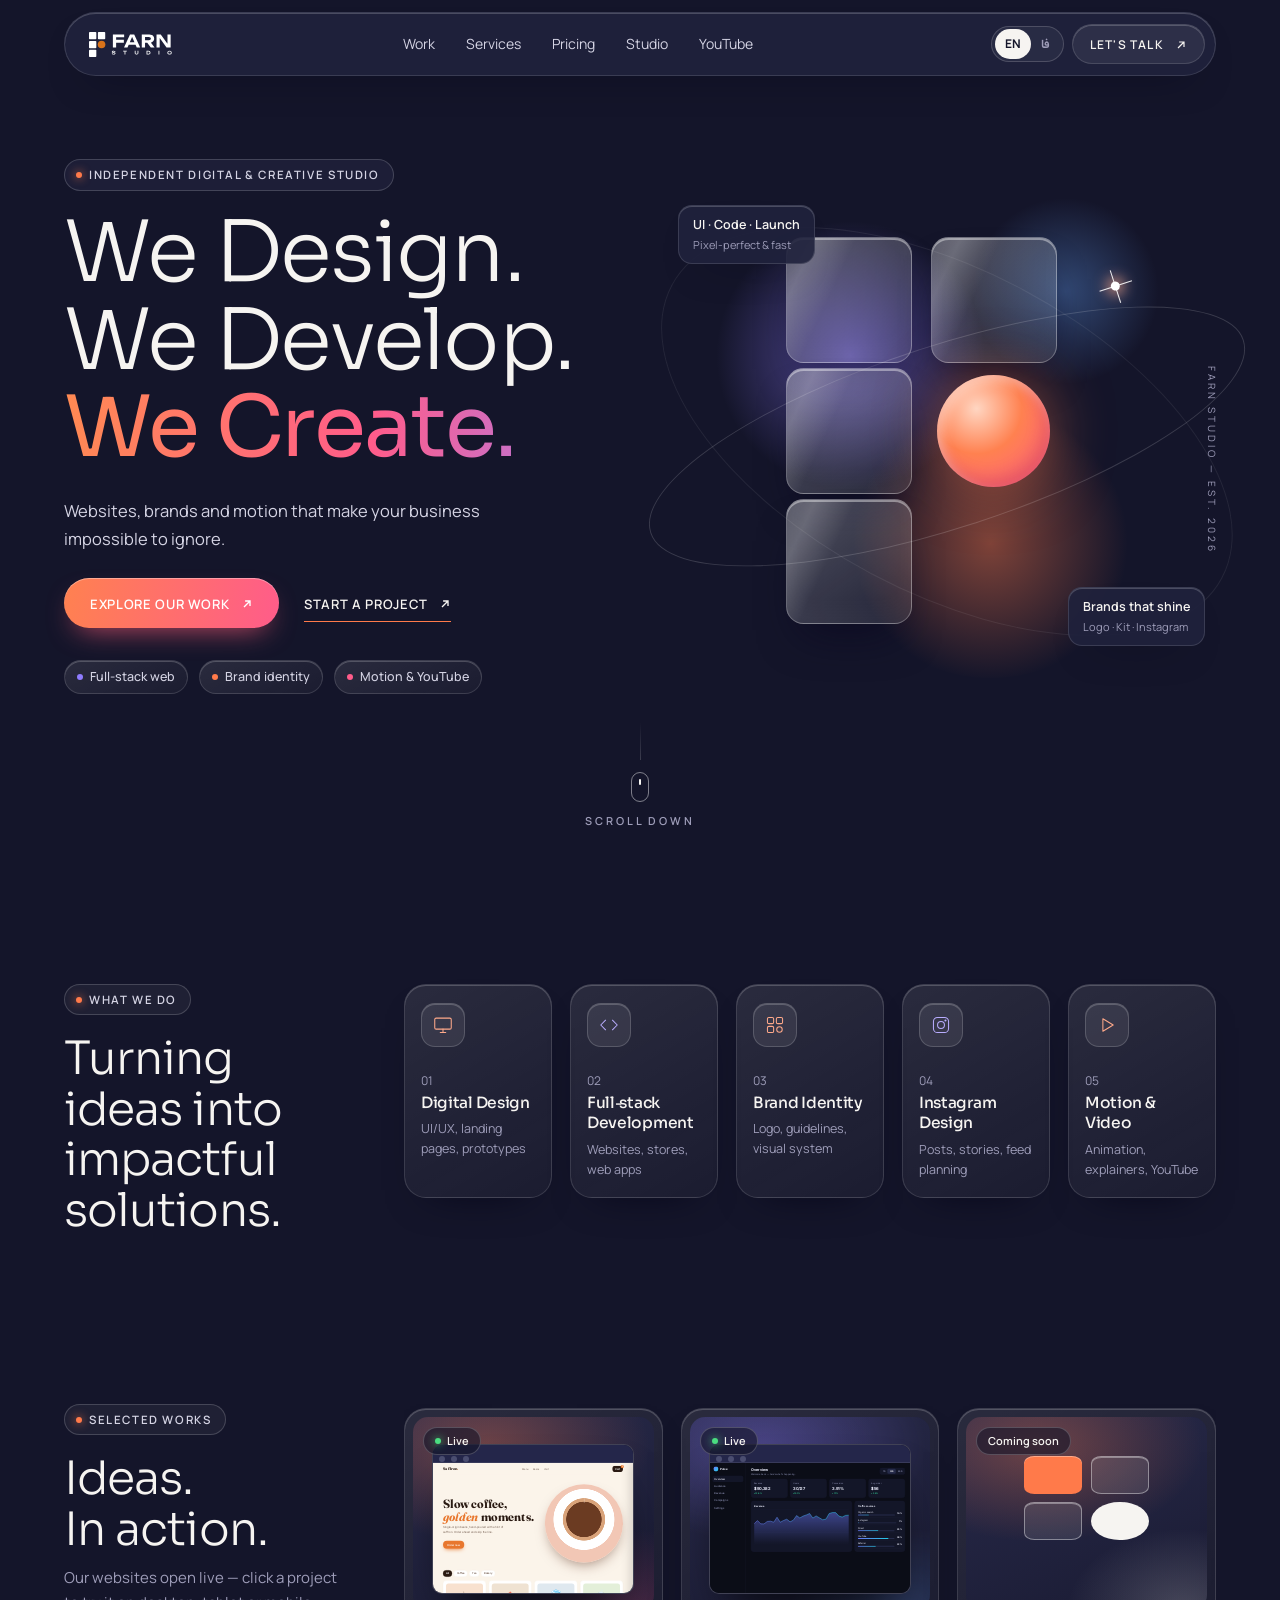
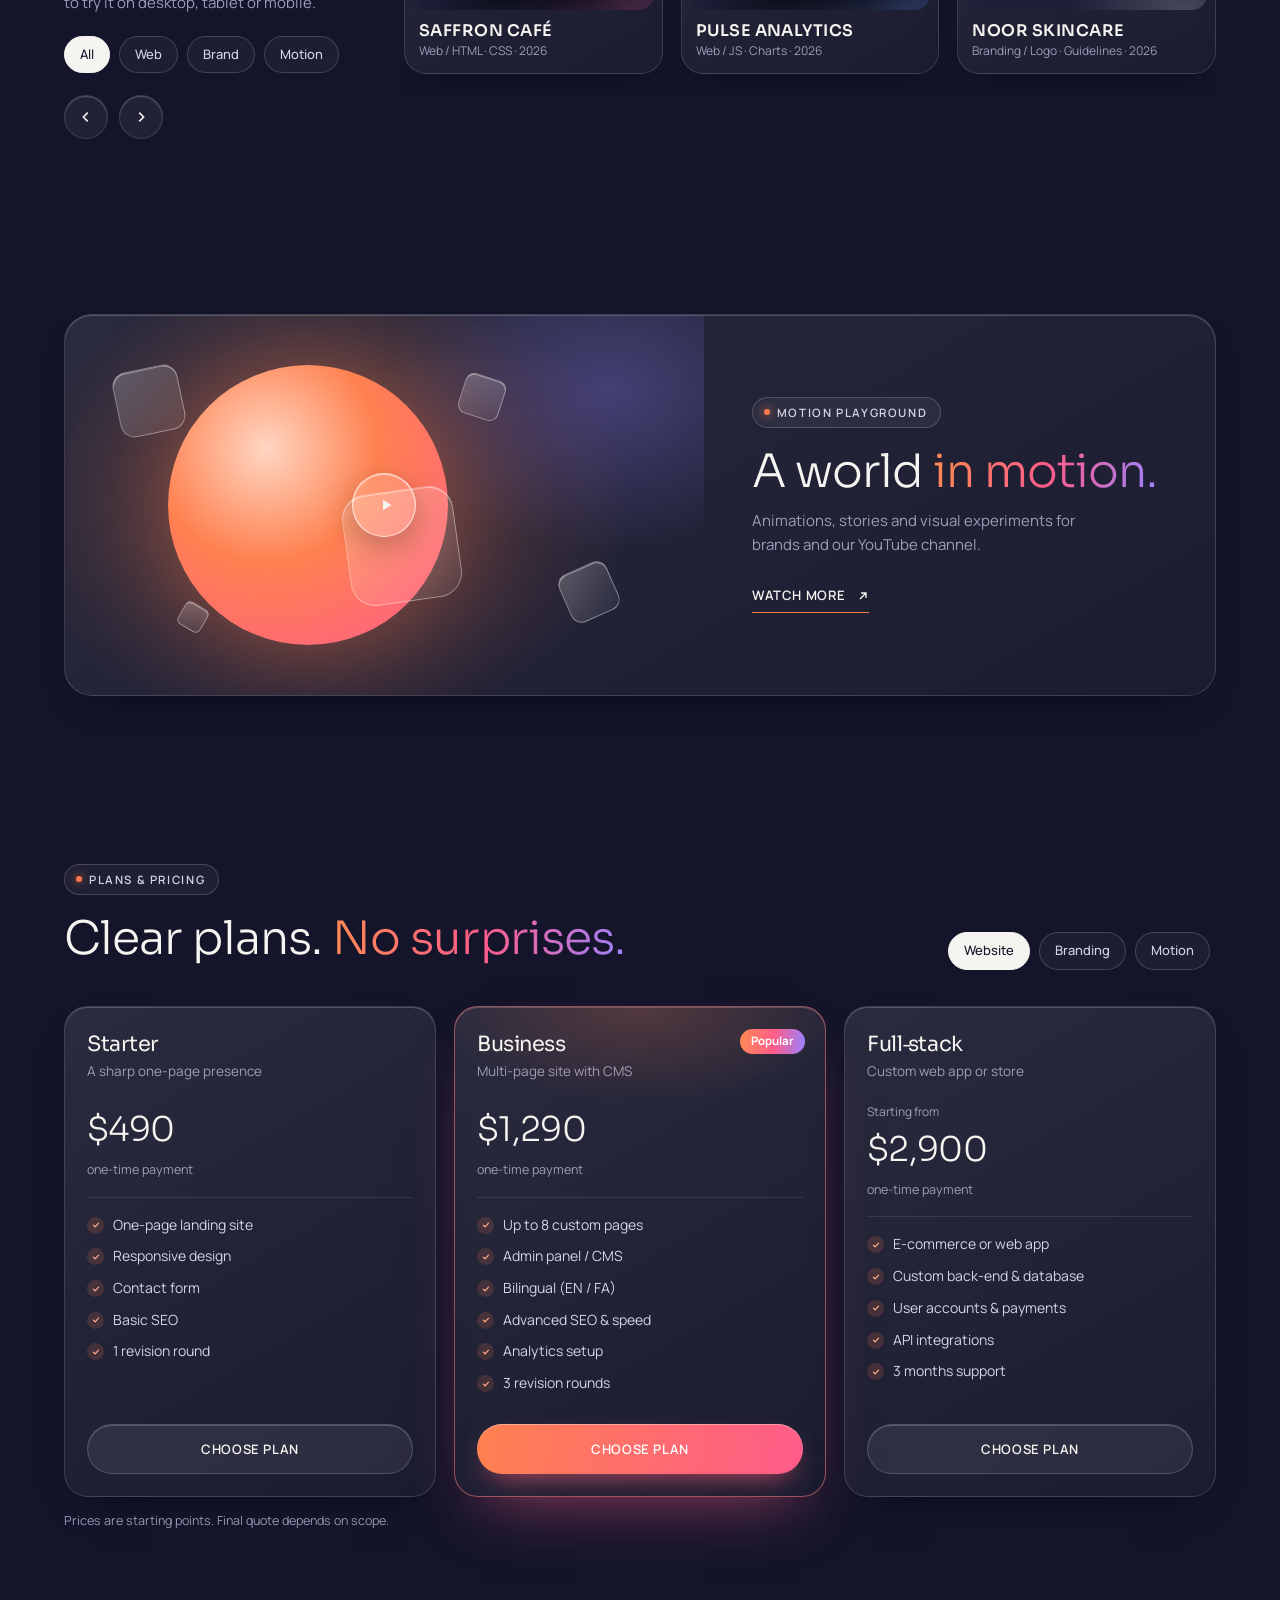
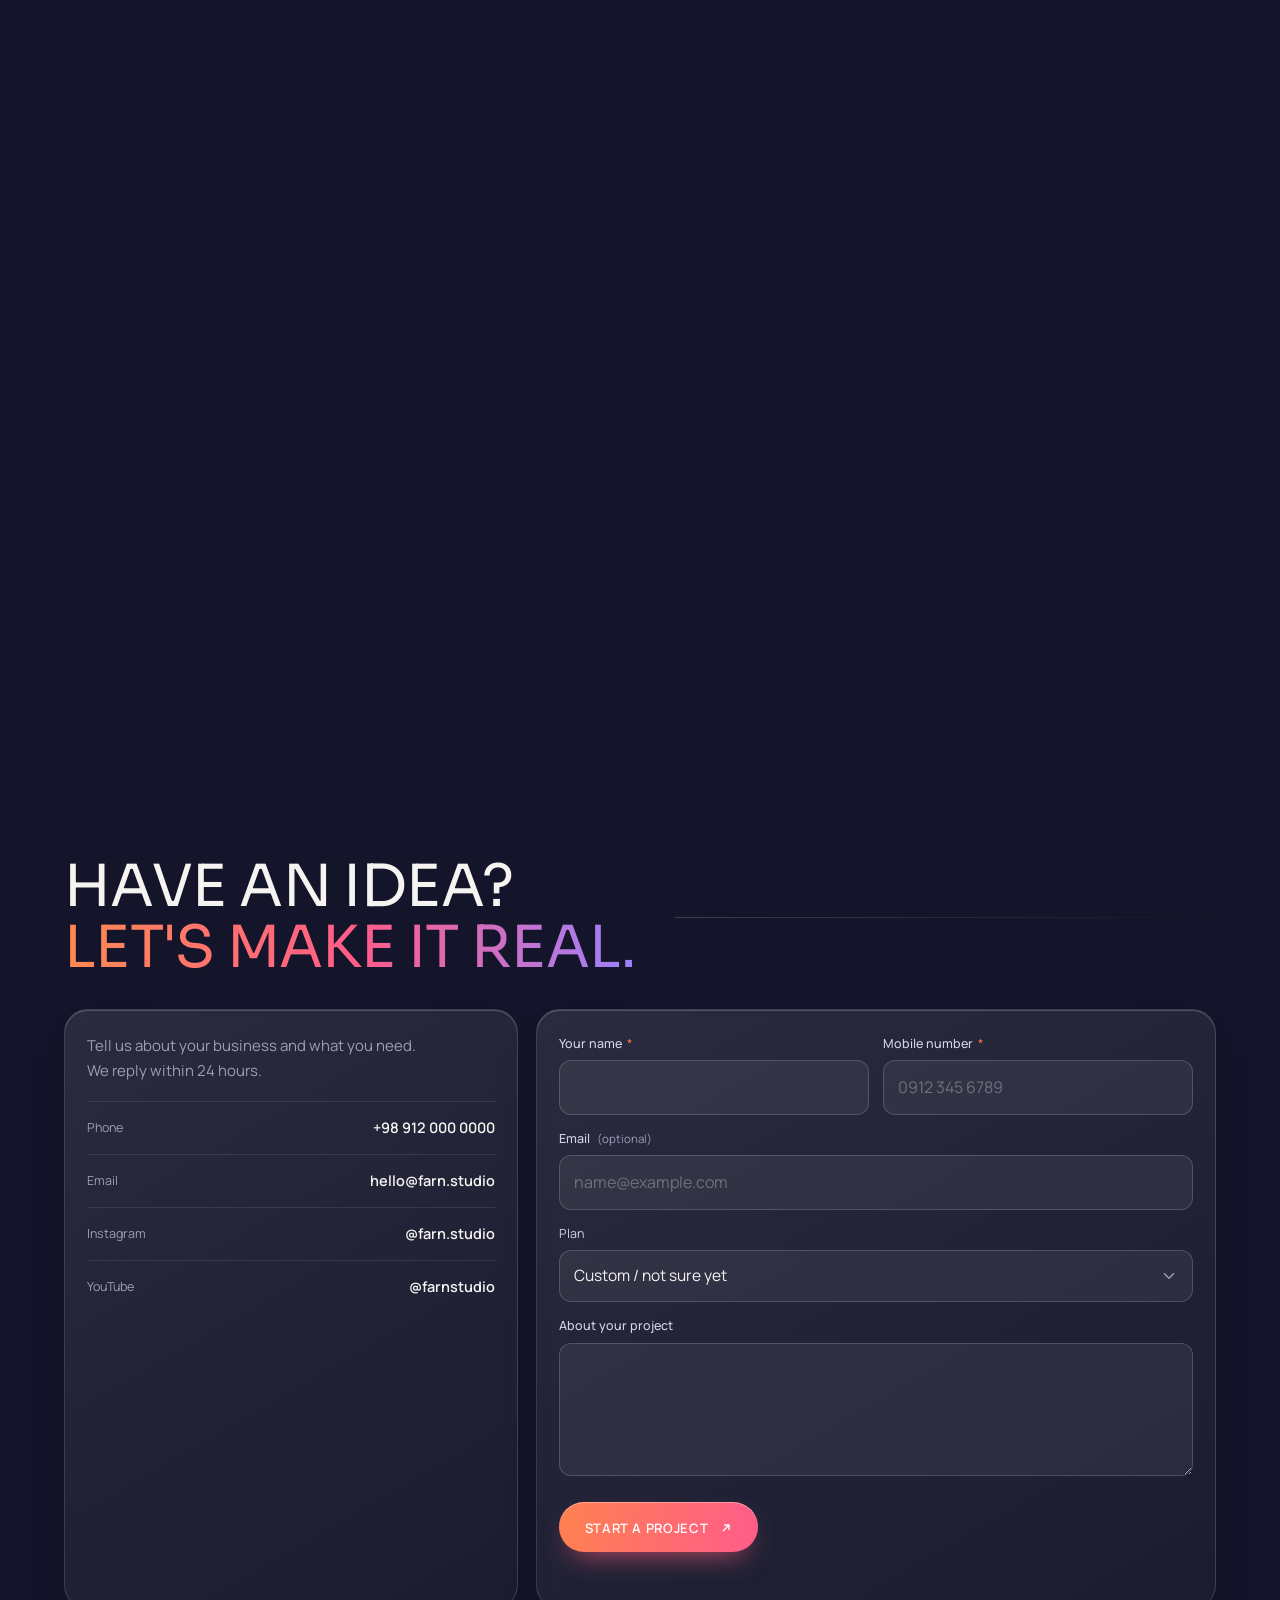
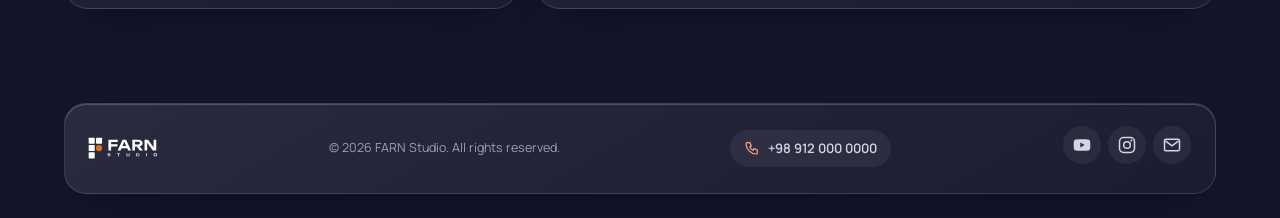
==== commit fe2220c3: "Unify phone and desktop design, refresh palette, speed up loading - One component set for all screen" ====
--- a/index.html
+++ b/index.html
@@ -17,18 +17,31 @@
   <meta name="apple-mobile-web-app-status-bar-style" content="black">
   <meta name="application-name" content="FARN Studio">
 
+  <!-- Social / search -->
+  <meta property="og:type" content="website">
+  <meta property="og:site_name" content="FARN Studio">
+  <meta property="og:title" content="FARN Studio — Design, Develop, Create">
+  <meta property="og:description" content="Full‑stack websites, brand identity and motion — in English and Persian.">
+  <meta property="og:url" content="https://hadi-ashrafi.github.io/farn-studio/">
+  <meta property="og:image" content="https://hadi-ashrafi.github.io/farn-studio/assets/brand/icon-512.png">
+  <meta name="twitter:card" content="summary">
+  <link rel="canonical" href="https://hadi-ashrafi.github.io/farn-studio/">
+  <link rel="alternate" hreflang="en" href="https://hadi-ashrafi.github.io/farn-studio/?lang=en">
+  <link rel="alternate" hreflang="fa" href="https://hadi-ashrafi.github.io/farn-studio/?lang=fa">
+
+  <!-- Styles first; fonts load without blocking the first paint -->
+  <link rel="stylesheet" href="css/style.css">
   <link rel="preconnect" href="https://fonts.googleapis.com">
   <link rel="preconnect" href="https://fonts.gstatic.com" crossorigin>
-  <link href="https://fonts.googleapis.com/css2?family=Sora:wght@300;400;600&family=Manrope:wght@400;500;600&family=Vazirmatn:wght@300;400;500;700;800&display=swap" rel="stylesheet">
-
-  <link rel="stylesheet" href="css/style.css">
+  <link rel="stylesheet" href="https://fonts.googleapis.com/css2?family=Sora:wght@300;400;600&family=Manrope:wght@400;500;600&family=Vazirmatn:wght@400;500;600;700;800&display=swap" media="print" onload="this.media='all'">
+  <noscript><link rel="stylesheet" href="https://fonts.googleapis.com/css2?family=Sora:wght@300;400;600&family=Manrope:wght@400;500;600&family=Vazirmatn:wght@400;500;600;700;800&display=swap"></noscript>
 </head>
 <body>
   <div class="ambient" aria-hidden="true"></div>
 
   <!-- ===== Header ===== -->
   <header class="header" id="header">
-    <div class="container"><div class="header-inner glass">
+    <div class="container"><div class="header-inner glass blur">
       <a href="#top" class="logo" aria-label="FARN Studio">
         <img src="assets/brand/farn-horizontal-reversed.svg" alt="FARN Studio" width="120" height="40">
       </a>
@@ -44,7 +57,7 @@
       </nav>
 
       <div class="header-actions">
-        <button class="lang js-lang hide-m" id="langToggle" type="button" aria-label="Change language">
+        <button class="lang js-lang" id="langToggle" type="button" aria-label="Change language">
           <span data-lang="en">EN</span><span data-lang="fa">فا</span>
         </button>
         <a href="#contact" class="btn-outline talk">
@@ -80,9 +93,9 @@
             </a>
           </div>
           <div class="hero-badges reveal">
-            <span class="glass"><i style="background:#a594ff"></i><b data-i18n="hero.b1">Full‑stack web</b></span>
-            <span class="glass"><i style="background:#ff8a5f"></i><b data-i18n="hero.b2">Brand identity</b></span>
-            <span class="glass"><i style="background:#62e3cb"></i><b data-i18n="hero.b3">Motion & YouTube</b></span>
+            <span class="glass"><i class="dot-violet"></i><b data-i18n="hero.b1">Full‑stack web</b></span>
+            <span class="glass"><i class="dot-coral"></i><b data-i18n="hero.b2">Brand identity</b></span>
+            <span class="glass"><i class="dot-rose"></i><b data-i18n="hero.b3">Motion & YouTube</b></span>
           </div>
         </div>
 
@@ -99,8 +112,8 @@
             <span class="sun"></span>
           </div>
           <span class="vtext" data-i18n="hero.vtext">FARN STUDIO — EST. 2026</span>
-          <span class="art-chip glass ac1"><span data-i18n="hero.c1">UI · Code · Launch</span><small data-i18n="hero.c1s">Pixel‑perfect, fast</small></span>
-          <span class="art-chip glass ac2"><span data-i18n="hero.c2">Brand that shines</span><small data-i18n="hero.c2s">Logo · Kit · Instagram</small></span>
+          <span class="art-chip blur ac1"><span data-i18n="hero.c1">UI · Code · Launch</span><small data-i18n="hero.c1s">Pixel‑perfect, fast</small></span>
+          <span class="art-chip blur ac2"><span data-i18n="hero.c2">Brand that shines</span><small data-i18n="hero.c2s">Logo · Kit · Instagram</small></span>
         </div>
       </div>
       <a href="#services" class="scroll-cue"><span class="cue-line"></span><span class="mouse"><i></i></span><span data-i18n="hero.scroll">Scroll down</span></a>
@@ -109,52 +122,40 @@
     <!-- ===== Services ===== -->
     <section class="section services-sec" id="services">
       <div class="container split">
-        <header class="split-head svc-dhead reveal">
+        <header class="split-head reveal">
           <p class="eyebrow" data-i18n="services.eyebrow">What we do</p>
           <h2 class="h2" data-i18n="services.title">Turning ideas into impactful solutions.</h2>
         </header>
-        <header class="svc-mhead reveal">
-          <div>
-            <p class="line-label"><span data-i18n="services.m.eyebrow">Services</span></p>
-            <h2 class="h2" data-i18n-html="services.m.title">What we <span class="accent">do</span></h2>
-          </div>
-          <a href="#pricing" class="view-all"><span data-i18n="services.viewAll">View all</span> <svg class="ar" viewBox="0 0 16 16" width="12" height="12" aria-hidden="true"><path d="M4 12 12 4M5.5 4H12v6.5" fill="none" stroke="currentColor" stroke-width="1.8"/></svg></a>
-        </header>
-        <ol class="svc-list glass">
-          <li class="svc reveal">
+        <ol class="svc-list rail">
+          <li class="svc glass reveal">
             <span class="ic"><svg viewBox="0 0 32 32" aria-hidden="true"><rect x="4" y="6" width="24" height="16" rx="2"/><path d="M12 27h8M16 22v5"/></svg></span>
             <span class="num">01</span>
             <h3 data-i18n="svc.1">Digital Design</h3>
             <p data-i18n="svc.1d">UI/UX, landing pages, prototypes</p>
-            <span class="svc-go"><svg class="ar" viewBox="0 0 16 16" width="12" height="12" aria-hidden="true"><path d="M4 12 12 4M5.5 4H12v6.5" fill="none" stroke="currentColor" stroke-width="1.8"/></svg></span>
-          </li>
-          <li class="svc reveal">
+          </li>
+          <li class="svc glass reveal">
             <span class="ic"><svg viewBox="0 0 32 32" aria-hidden="true"><path d="M11 9 4 16l7 7M21 9l7 7-7 7"/></svg></span>
             <span class="num">02</span>
             <h3 data-i18n="svc.2">Full‑stack Development</h3>
             <p data-i18n="svc.2d">Websites, stores, web apps</p>
-            <span class="svc-go"><svg class="ar" viewBox="0 0 16 16" width="12" height="12" aria-hidden="true"><path d="M4 12 12 4M5.5 4H12v6.5" fill="none" stroke="currentColor" stroke-width="1.8"/></svg></span>
-          </li>
-          <li class="svc reveal">
+          </li>
+          <li class="svc glass reveal">
             <span class="ic"><svg viewBox="0 0 32 32" aria-hidden="true"><rect x="5" y="5" width="9" height="9" rx="2"/><rect x="18" y="5" width="9" height="9" rx="2"/><rect x="5" y="18" width="9" height="9" rx="2"/><circle cx="22.5" cy="22.5" r="4"/></svg></span>
             <span class="num">03</span>
             <h3 data-i18n="svc.3">Brand Identity</h3>
             <p data-i18n="svc.3d">Logo, guidelines, visual system</p>
-            <span class="svc-go"><svg class="ar" viewBox="0 0 16 16" width="12" height="12" aria-hidden="true"><path d="M4 12 12 4M5.5 4H12v6.5" fill="none" stroke="currentColor" stroke-width="1.8"/></svg></span>
-          </li>
-          <li class="svc reveal">
+          </li>
+          <li class="svc glass reveal">
             <span class="ic"><svg viewBox="0 0 32 32" aria-hidden="true"><rect x="5" y="5" width="22" height="22" rx="6"/><circle cx="16" cy="16" r="5"/><circle cx="22.5" cy="9.5" r=".8"/></svg></span>
             <span class="num">04</span>
             <h3 data-i18n="svc.4">Instagram Design</h3>
             <p data-i18n="svc.4d">Posts, stories, feed planning</p>
-            <span class="svc-go"><svg class="ar" viewBox="0 0 16 16" width="12" height="12" aria-hidden="true"><path d="M4 12 12 4M5.5 4H12v6.5" fill="none" stroke="currentColor" stroke-width="1.8"/></svg></span>
-          </li>
-          <li class="svc reveal">
+          </li>
+          <li class="svc glass reveal">
             <span class="ic"><svg viewBox="0 0 32 32" aria-hidden="true"><path d="M10 7v18l15-9z"/></svg></span>
             <span class="num">05</span>
             <h3 data-i18n="svc.5">Motion & Video</h3>
             <p data-i18n="svc.5d">Animation, explainers, YouTube</p>
-            <span class="svc-go"><svg class="ar" viewBox="0 0 16 16" width="12" height="12" aria-hidden="true"><path d="M4 12 12 4M5.5 4H12v6.5" fill="none" stroke="currentColor" stroke-width="1.8"/></svg></span>
           </li>
         </ol>
       </div>
@@ -178,7 +179,7 @@
             <button class="round" id="nextWork" aria-label="Next"><svg viewBox="0 0 16 16" width="14" height="14"><path d="m6 3 5 5-5 5" fill="none" stroke="currentColor" stroke-width="1.8"/></svg></button>
           </div>
         </header>
-        <div class="works" id="works"></div>
+        <div class="works rail" id="works"></div>
       </div>
     </section>
 
@@ -214,7 +215,7 @@
             <button class="chip" data-plan="motion" data-i18n="pricing.tab.motion">Motion</button>
           </div>
         </div>
-        <div class="plans" id="plans"></div>
+        <div class="plans rail" id="plans"></div>
         <div class="plans-dots" id="planDots" aria-hidden="true"></div>
         <p class="note" data-i18n="pricing.note">Prices are starting points. Final quote depends on scope.</p>
       </div>
@@ -246,7 +247,7 @@
           <p class="eyebrow" data-i18n="yt.eyebrow">On YouTube</p>
           <h2 class="h2" data-i18n-html="yt.title">Beyond<br>the screen.</h2>
         </div>
-        <div class="videos" id="videos"></div>
+        <div class="videos rail" id="videos"></div>
         <a class="subscribe glass" id="subLink" target="_blank" rel="noopener">
           <span data-i18n="yt.sub">Subscribe</span>
           <svg viewBox="0 0 24 24" width="22" height="22" aria-hidden="true"><path d="M21.6 7.2a2.5 2.5 0 0 0-1.8-1.8C18.2 5 12 5 12 5s-6.2 0-7.8.4A2.5 2.5 0 0 0 2.4 7.2 26 26 0 0 0 2 12a26 26 0 0 0 .4 4.8 2.5 2.5 0 0 0 1.8 1.8C5.8 19 12 19 12 19s6.2 0 7.8-.4a2.5 2.5 0 0 0 1.8-1.8A26 26 0 0 0 22 12a26 26 0 0 0-.4-4.8zM10 15V9l5.2 3z" fill="currentColor"/></svg>
@@ -309,7 +310,7 @@
 
   <footer class="footer">
     <div class="container"><div class="footer-inner glass">
-      <img src="assets/brand/farn-horizontal-reversed.svg" alt="FARN Studio" width="96" height="32">
+      <img src="assets/brand/farn-horizontal-reversed.svg" alt="FARN Studio" width="96" height="32" loading="lazy" decoding="async">
       <p>© <span id="year"></span> FARN Studio. <span data-i18n="footer.rights">All rights reserved.</span></p>
       <a class="f-phone" id="fPhoneLink"><svg viewBox="0 0 24 24" width="16" height="16" aria-hidden="true"><path d="M5 4h4l2 5-2.5 1.5a11 11 0 0 0 5 5L15 13l5 2v4a2 2 0 0 1-2 2A16 16 0 0 1 3 6a2 2 0 0 1 2-2" fill="none" stroke="currentColor" stroke-width="1.8" stroke-linejoin="round"/></svg><span id="fPhoneText" dir="ltr"></span></a>
       <div class="socials">
@@ -346,8 +347,8 @@
     </div>
   </div>
 
-  <script src="js/config.js"></script>
-  <script src="js/i18n.js"></script>
-  <script src="js/main.js"></script>
+  <script src="js/config.js" defer></script>
+  <script src="js/i18n.js" defer></script>
+  <script src="js/main.js" defer></script>
 </body>
 </html>
--- a/css/style.css
+++ b/css/style.css
@@ -1,37 +1,40 @@
 /* =========================================================
-   FARN Studio — editorial glass UI (light & fast)
+   FARN Studio — glass UI · one design for phone and desktop
+   Performance:
+   - background glows are static gradients (no filters/animation)
+   - backdrop blur only where detail sits behind (header, hero
+     tiles, floating chips); cards use a translucent fill
+   - below-the-fold sections use content-visibility
    Old-phone friendly: no flex-gap, no aspect-ratio, no `inset`,
-   fallbacks before clamp(), blur only where supported.
+   fixed fallbacks before clamp().
    ========================================================= */
 
 :root {
-  --bg: #181a25;
-  --bg-2: #1a1c27;
-  --text: #f4f2ee;
-  --text-2: #d9d7e0;
-  --muted: #a09fb1;
-  --line: rgba(255, 255, 255, .1);
-  --line-2: rgba(255, 255, 255, .18);
-
-  --accent: #ff7a59;          /* coral */
-  --accent-2: #ffa284;
-  --pink: #ff6fa3;
-  --violet: #a594ff;
-  --teal: #62e3cb;
-  --accent-ink: #1e0b05;
-  --grad: linear-gradient(95deg, #ff8a5f 0%, #ff6fa3 52%, #a594ff 100%);
-
-  /* glass */
-  --glass: rgba(255, 255, 255, .065);
-  --glass-strong: rgba(255, 255, 255, .1);
-  --glass-solid: rgba(44, 46, 62, .9);       /* fallback without blur */
-  --glass-border: rgba(255, 255, 255, .14);
-  --glass-hi: rgba(255, 255, 255, .22);
-  --blur: 16px;
+  /* palette: indigo night + coral → rose → violet */
+  --bg: #14152a;
+  --text: #f6f4f1;
+  --text-2: #d5d4e4;
+  --muted: #9e9db9;
+  --line: rgba(255, 255, 255, .09);
+  --line-2: rgba(255, 255, 255, .17);
+
+  --coral: #ff7a4a;
+  --rose: #ff5c8a;
+  --violet: #8f7cff;
+  --sky: #6aa8ff;
+  --accent-soft: #ffa98a;
+  --grad: linear-gradient(95deg, #ff8a52 0%, #ff5c8a 52%, #9a82ff 100%);
+  --grad-btn: linear-gradient(100deg, #ff8150 0%, #ff5c8a 100%);
+
+  --glass-fill: linear-gradient(150deg, rgba(255,255,255,.095), rgba(255,255,255,.03));
+  --glass-border: rgba(255, 255, 255, .13);
+  --glass-hi: rgba(255, 255, 255, .2);
+  --glass-shadow: 0 18px 40px -26px rgba(4, 4, 20, .85);
 
   --container: 1240px;
   --gutter: 18px;
-  --radius: 20px;
+  --radius: 22px;
+  --gap: 14px;
 
   --f-display: "Sora", "Vazirmatn", system-ui, -apple-system, "Segoe UI", sans-serif;
   --f-body: "Manrope", "Vazirmatn", system-ui, -apple-system, "Segoe UI", sans-serif;
@@ -42,16 +45,13 @@
   --f-display: "Vazirmatn", Tahoma, system-ui, sans-serif;
   --f-body: "Vazirmatn", Tahoma, system-ui, sans-serif;
 }
-@media (min-width: 640px) { :root { --gutter: 30px; } }
-@media (min-width: 1100px) { :root { --gutter: 44px; } }
-
+@media (min-width: 640px) { :root { --gutter: 30px; --gap: 16px; } }
+@media (min-width: 1100px) { :root { --gutter: 44px; --gap: 18px; } }
+
+/* ---------- base ---------- */
 *, *::before, *::after { box-sizing: border-box; }
 html { -webkit-text-size-adjust: 100%; scroll-behavior: smooth; background: var(--bg); }
-body {
-  margin: 0; background: var(--bg); color: var(--text);
-  font-family: var(--f-body); font-size: 15px; line-height: 1.65;
-  -webkit-font-smoothing: antialiased; overflow-x: hidden;
-}
+body { margin: 0; background: var(--bg); color: var(--text); font-family: var(--f-body); font-size: 15px; line-height: 1.65; -webkit-font-smoothing: antialiased; overflow-x: hidden; }
 html[lang="fa"] body { font-size: 15.5px; line-height: 1.95; }
 img, svg { display: block; max-width: 100%; }
 a { color: inherit; text-decoration: none; }
@@ -60,292 +60,305 @@
 h1, h2, h3, p { margin: 0; }
 h1, h2, h3 { font-family: var(--f-display); font-weight: 400; letter-spacing: -.02em; line-height: 1.1; }
 html[lang="fa"] h1, html[lang="fa"] h2, html[lang="fa"] h3 { letter-spacing: 0; line-height: 1.45; }
-::selection { background: var(--accent); color: var(--accent-ink); }
-:focus-visible { outline: 2px solid var(--accent-2); outline-offset: 3px; }
+::selection { background: var(--coral); color: #fff; }
+:focus-visible { outline: 2px solid var(--accent-soft); outline-offset: 3px; }
+body.lock { overflow: hidden; }
 
 .container { width: 100%; max-width: var(--container); margin-left: auto; margin-right: auto; padding-left: var(--gutter); padding-right: var(--gutter); }
 .muted { color: var(--muted); }
-.accent { color: var(--accent); }
+.accent { color: var(--coral); }
 @supports ((-webkit-background-clip: text) or (background-clip: text)) {
   .accent { background: var(--grad); -webkit-background-clip: text; background-clip: text; color: transparent; -webkit-box-decoration-break: clone; box-decoration-break: clone; }
 }
 
-/* ---------- ambient background (static gradients — no animation, no filter) ---------- */
+/* ---------- ambient background (static) ---------- */
 .ambient { position: fixed; top: 0; left: 0; right: 0; bottom: 0; z-index: -1; pointer-events: none;
   background:
-    radial-gradient(42% 38% at 88% 6%, rgba(255, 122, 89, .34), transparent 70%),
-    radial-gradient(40% 40% at 6% 34%, rgba(165, 148, 255, .3), transparent 70%),
-    radial-gradient(38% 34% at 70% 78%, rgba(98, 227, 203, .17), transparent 70%),
-    radial-gradient(30% 30% at 20% 96%, rgba(255, 111, 163, .2), transparent 70%),
-    linear-gradient(180deg, #1c1e2b 0%, #181a25 50%, #1c1d2b 100%); }
-
-/* ---------- glass primitive ---------- */
-.glass {
-  position: relative;
-  background: var(--glass-solid);
-  border: 1px solid var(--glass-border);
-  box-shadow: inset 0 1px 0 var(--glass-hi), 0 18px 40px -24px rgba(0, 0, 0, .7);
-}
+    radial-gradient(44% 36% at 90% 4%, rgba(255, 122, 74, .30), transparent 70%),
+    radial-gradient(42% 40% at 4% 30%, rgba(143, 124, 255, .30), transparent 70%),
+    radial-gradient(40% 34% at 76% 74%, rgba(255, 92, 138, .16), transparent 70%),
+    radial-gradient(36% 30% at 14% 96%, rgba(106, 168, 255, .14), transparent 70%),
+    linear-gradient(180deg, #181a31 0%, #14152a 50%, #17182f 100%); }
+
+/* ---------- glass ---------- */
+.glass { position: relative; background: var(--glass-fill); border: 1px solid var(--glass-border); box-shadow: inset 0 1px 0 var(--glass-hi), var(--glass-shadow); }
+.blur { background: rgba(32, 34, 60, .9); }
 @supports ((-webkit-backdrop-filter: blur(1px)) or (backdrop-filter: blur(1px))) {
-  html:not(.lite) .glass {
-    background: linear-gradient(150deg, rgba(255,255,255,.1), rgba(255,255,255,.035));
-    -webkit-backdrop-filter: blur(var(--blur)) saturate(150%);
-    backdrop-filter: blur(var(--blur)) saturate(150%);
-  }
-}
-html.lite .glass { background: linear-gradient(150deg, rgba(58,60,80,.75), rgba(34,36,50,.8)); }
-
-/* ---------- shared bits ---------- */
-.eyebrow { display: inline-block; position: relative; font-size: 11.5px; font-weight: 600; letter-spacing: .14em; text-transform: uppercase; color: var(--text-2); padding: 5px 12px 5px 22px; margin-bottom: 18px; border-radius: 999px; border: 1px solid var(--line-2); background: rgba(255,255,255,.04); }
-.eyebrow::before { content: ""; position: absolute; left: 10px; top: 50%; width: 6px; height: 6px; margin-top: -3px; border-radius: 50%; background: var(--accent); box-shadow: 0 0 10px var(--accent); }
-[dir="rtl"] .eyebrow { padding: 4px 22px 4px 12px; letter-spacing: 0; font-size: 13px; font-weight: 500; }
-[dir="rtl"] .eyebrow::before { left: auto; right: 10px; }
-
-.h2 { font-size: 30px; font-size: clamp(28px, 3.6vw, 46px); font-weight: 300; color: var(--text); }
-html[lang="fa"] .h2 { font-weight: 800; font-size: 27px; font-size: clamp(25px, 3.2vw, 40px); }
+  html:not(.lite) .blur { background: linear-gradient(150deg, rgba(255,255,255,.1), rgba(255,255,255,.035)); -webkit-backdrop-filter: blur(16px) saturate(150%); backdrop-filter: blur(16px) saturate(150%); }
+}
+
+/* ---------- type & controls ---------- */
+.eyebrow { display: inline-block; position: relative; margin-bottom: 18px; padding: 6px 13px 6px 24px; border-radius: 999px; border: 1px solid var(--line-2); background: rgba(255,255,255,.05);
+  font-size: 11.5px; font-weight: 600; letter-spacing: .14em; text-transform: uppercase; color: var(--text-2); line-height: 1.5; }
+.eyebrow::before { content: ""; position: absolute; left: 11px; top: 50%; width: 6px; height: 6px; margin-top: -3px; border-radius: 50%; background: var(--coral); box-shadow: 0 0 10px var(--coral); }
+[dir="rtl"] .eyebrow { padding: 5px 24px 5px 13px; letter-spacing: 0; font-size: 13px; font-weight: 500; }
+[dir="rtl"] .eyebrow::before { left: auto; right: 11px; }
+
+.h2 { font-size: 30px; font-size: clamp(28px, 3.6vw, 46px); font-weight: 300; }
+html[lang="fa"] .h2 { font-weight: 800; font-size: 26px; font-size: clamp(25px, 3.2vw, 40px); }
 
 .ar { display: inline-block; vertical-align: middle; }
 [dir="rtl"] .ar { transform: scaleX(-1); }
-
-.btn { display: inline-block; height: 50px; line-height: 50px; padding: 0 26px; border-radius: 999px; font-size: 13px; font-weight: 600; letter-spacing: .04em; text-transform: uppercase; white-space: nowrap; transition: transform .25s var(--ease), box-shadow .25s, background .25s; }
-html[lang="fa"] .btn { text-transform: none; letter-spacing: 0; font-size: 15px; font-weight: 700; }
+.btn > span, .btn-outline > span, .link-line > span { display: inline-block; vertical-align: middle; }
 .btn .ar, .btn-outline .ar, .link-line .ar { margin-left: 8px; }
 [dir="rtl"] .btn .ar, [dir="rtl"] .btn-outline .ar, [dir="rtl"] .link-line .ar { margin-left: 0; margin-right: 8px; }
-.btn > span, .btn-outline > span, .link-line > span { display: inline-block; vertical-align: middle; }
-.btn-accent { background: linear-gradient(100deg, #ff8a5f, #ff6f8f); color: #fff; box-shadow: 0 12px 28px -10px rgba(255, 110, 110, .75), inset 0 1px 0 rgba(255,255,255,.35); }
-.btn-accent:hover { transform: translateY(-2px); box-shadow: 0 16px 34px -10px rgba(255, 110, 110, .9), inset 0 1px 0 rgba(255,255,255,.35); }
-
-.btn-outline { display: inline-block; height: 40px; line-height: 38px; padding: 0 18px; border: 1px solid var(--glass-border); background: rgba(255,255,255,.07); color: var(--text); border-radius: 999px; font-size: 12px; font-weight: 600; letter-spacing: .06em; text-transform: uppercase; white-space: nowrap; box-shadow: inset 0 1px 0 var(--glass-hi); transition: background .25s, border-color .25s; }
+
+.btn { display: inline-block; height: 50px; line-height: 50px; padding: 0 26px; border-radius: 999px; font-size: 13px; font-weight: 600; letter-spacing: .05em; text-transform: uppercase; white-space: nowrap; text-align: center; transition: transform .25s var(--ease), box-shadow .25s; }
+html[lang="fa"] .btn { text-transform: none; letter-spacing: 0; font-size: 15px; font-weight: 700; }
+.btn-accent { background: var(--grad-btn); color: #fff; box-shadow: 0 12px 28px -12px rgba(255, 92, 120, .8), inset 0 1px 0 rgba(255,255,255,.35); }
+.btn-accent:hover { transform: translateY(-2px); box-shadow: 0 16px 34px -12px rgba(255, 92, 120, .95), inset 0 1px 0 rgba(255,255,255,.35); }
+.btn-ghost { background: rgba(255,255,255,.07); border: 1px solid var(--line-2); color: var(--text); line-height: 48px; box-shadow: inset 0 1px 0 var(--glass-hi); }
+.btn-ghost:hover { background: rgba(255,255,255,.13); }
+
+.btn-outline { display: inline-block; height: 40px; line-height: 38px; padding: 0 17px; border-radius: 999px; border: 1px solid var(--glass-border); background: rgba(255,255,255,.07); box-shadow: inset 0 1px 0 var(--glass-hi);
+  font-size: 12px; font-weight: 600; letter-spacing: .08em; text-transform: uppercase; white-space: nowrap; transition: background .25s, border-color .25s; }
 html[lang="fa"] .btn-outline { text-transform: none; letter-spacing: 0; font-size: 14px; }
-.btn-outline:hover { background: rgba(255,255,255,.14); border-color: var(--accent-2); }
-
-.link-line { display: inline-block; padding: 6px 0; font-size: 13px; font-weight: 600; letter-spacing: .05em; text-transform: uppercase; border-bottom: 1px solid var(--accent); transition: color .25s; }
+.btn-outline:hover { background: rgba(255,255,255,.13); border-color: var(--accent-soft); }
+
+.link-line { display: inline-block; padding: 6px 0; border-bottom: 1px solid var(--coral); font-size: 13px; font-weight: 600; letter-spacing: .05em; text-transform: uppercase; transition: color .25s; }
 html[lang="fa"] .link-line { text-transform: none; letter-spacing: 0; font-size: 15px; }
-.link-line:hover { color: var(--accent-2); }
-
-.chip { display: inline-block; margin: 0 6px 8px 0; padding: 7px 15px; border-radius: 999px; border: 1px solid var(--line-2); background: rgba(255,255,255,.04); font-size: 13px; font-weight: 500; color: var(--text-2); transition: all .2s; }
+.link-line:hover { color: var(--accent-soft); }
+
+.chip { display: inline-block; margin: 0 6px 8px 0; padding: 7px 15px; border-radius: 999px; border: 1px solid var(--line-2); background: rgba(255,255,255,.04); font-size: 13px; font-weight: 500; color: var(--text-2); transition: background .2s, color .2s; }
 [dir="rtl"] .chip { margin: 0 0 8px 6px; font-size: 14px; }
 .chip:hover { color: var(--text); background: rgba(255,255,255,.09); }
-.chip.on { background: var(--text); color: var(--bg); border-color: var(--text); }
-
-.round { width: 44px; height: 44px; border-radius: 50%; border: 1px solid var(--glass-border); background: rgba(255,255,255,.06); display: inline-block; text-align: center; box-shadow: inset 0 1px 0 var(--glass-hi); transition: all .2s; }
+.chip.on { background: var(--text); border-color: var(--text); color: var(--bg); }
+
+.round { display: inline-block; width: 44px; height: 44px; border-radius: 50%; border: 1px solid var(--glass-border); background: rgba(255,255,255,.06); box-shadow: inset 0 1px 0 var(--glass-hi); text-align: center; transition: border-color .2s, color .2s; }
 .round svg { margin: 0 auto; }
-.round:hover { border-color: var(--accent-2); color: var(--accent-2); }
+.round:hover { border-color: var(--accent-soft); color: var(--accent-soft); }
 [dir="rtl"] .round svg { transform: scaleX(-1); }
 
-/* ---------- header (floating glass pill) ---------- */
-.header { position: fixed; top: 12px; left: 0; right: 0; z-index: 50; }
-.header-inner { display: flex; align-items: center; justify-content: space-between; height: 62px; padding: 0 10px 0 20px; border-radius: 999px; transition: background .3s; }
-[dir="rtl"] .header-inner { padding: 0 20px 0 10px; }
-.header:not(.scrolled) .header-inner { box-shadow: inset 0 1px 0 var(--glass-hi); }
-.logo img { height: 28px; width: auto; }
-.menu { display: none; }
-.menu a { font-size: 14px; color: var(--text-2); padding: 7px 12px; border-radius: 999px; transition: color .2s, background .2s; }
-html[lang="fa"] .menu a { font-size: 15px; }
-.menu a:hover, .menu a.active { color: var(--text); background: rgba(255,255,255,.08); }
-.menu-cta { display: none; }
+/* ---------- header ---------- */
+.header { position: fixed; top: 10px; left: 0; right: 0; z-index: 50; }
+.header-inner { display: flex; align-items: center; justify-content: space-between; height: 60px; padding: 0 8px 0 18px; border-radius: 999px; }
+[dir="rtl"] .header-inner { padding: 0 18px 0 8px; }
+.logo img { height: 27px; width: auto; }
 .header-actions { display: flex; align-items: center; }
 .header-actions > * { margin-left: 8px; }
 [dir="rtl"] .header-actions > * { margin-left: 0; margin-right: 8px; }
 .lang { height: 36px; padding: 0 3px; border-radius: 999px; border: 1px solid var(--line-2); background: rgba(255,255,255,.05); font-size: 12px; font-weight: 700; direction: ltr; white-space: nowrap; }
-.lang span { display: inline-block; padding: 5px 10px; border-radius: 999px; color: var(--muted); font-family: "Manrope", "Vazirmatn", sans-serif; transition: all .2s; }
+.lang span { display: inline-block; padding: 5px 10px; border-radius: 999px; color: var(--muted); font-family: "Manrope", "Vazirmatn", sans-serif; transition: background .2s, color .2s; }
 html[lang="en"] .lang [data-lang="en"], html[lang="fa"] .lang [data-lang="fa"] { background: var(--text); color: var(--bg); }
 .burger { position: relative; width: 42px; height: 42px; border-radius: 50%; border: 1px solid var(--line-2); background: rgba(255,255,255,.05); }
 .burger span { position: absolute; left: 13px; right: 13px; height: 1.5px; background: var(--text); transition: transform .3s var(--ease), top .3s var(--ease); }
 .burger span:first-child { top: 17px; } .burger span:last-child { top: 24px; }
 .burger[aria-expanded="true"] span:first-child { top: 20px; transform: rotate(45deg); }
 .burger[aria-expanded="true"] span:last-child { top: 20px; transform: rotate(-45deg); }
-.hide-sm { display: none; }
+.talk { letter-spacing: .1em; }
+
+.menu a { color: var(--text-2); transition: color .2s, background .2s; }
+.menu-cta, .menu-lang { display: none; }
 
 @media (max-width: 899px) {
-  .header { top: 8px; }
-  .header-inner { height: 58px; padding: 0 8px 0 16px; }
-  [dir="rtl"] .header-inner { padding: 0 16px 0 8px; }
-  .menu { position: fixed; top: 76px; left: var(--gutter); right: var(--gutter); display: block; padding: 10px 18px; border-radius: 24px;
-    background: rgba(28, 30, 42, .97); border: 1px solid var(--glass-border); box-shadow: inset 0 1px 0 var(--glass-hi), 0 30px 60px rgba(0,0,0,.5);
-    visibility: hidden; opacity: 0; transform: translateY(-8px); transition: opacity .25s, transform .25s, visibility .25s; max-height: calc(100vh - 100px); overflow-y: auto; }
+  .header-actions .lang { display: none; }
+  .menu { position: fixed; top: 78px; left: var(--gutter); right: var(--gutter); padding: 8px 18px; border-radius: 24px; border: 1px solid var(--glass-border); background: rgba(30, 32, 58, .97);
+    box-shadow: inset 0 1px 0 var(--glass-hi), 0 30px 60px rgba(0,0,0,.5); max-height: calc(100vh - 100px); overflow-y: auto;
+    visibility: hidden; opacity: 0; transform: translateY(-8px); transition: opacity .25s, transform .25s, visibility .25s; }
   .menu.open { visibility: visible; opacity: 1; transform: none; }
-  .menu a { display: block; padding: 14px 4px; border-radius: 0; font-family: var(--f-display); font-size: 22px; font-weight: 300; color: var(--text); border-bottom: 1px solid var(--line); }
-  .menu a:hover, .menu a.active { background: none; color: var(--accent-2); }
-  html[lang="fa"] .menu a { font-weight: 600; font-size: 19px; }
-  .menu .menu-cta { display: block; color: var(--accent); border-bottom: 0; }
+  .menu a { display: block; padding: 14px 4px; border-bottom: 1px solid var(--line); font-family: var(--f-display); font-size: 21px; font-weight: 300; color: var(--text); }
+  html[lang="fa"] .menu a { font-weight: 600; font-size: 18.5px; }
+  .menu a.active { color: var(--accent-soft); }
+  .menu .menu-cta { display: block; color: var(--coral); }
+  .menu-lang { display: flex; align-items: center; justify-content: space-between; padding: 14px 4px 8px; }
+  .menu-lang small { color: var(--muted); font-size: 13px; }
 }
 @media (min-width: 900px) {
+  .header { top: 12px; }
+  .header-inner { height: 64px; padding: 0 10px 0 22px; }
+  [dir="rtl"] .header-inner { padding: 0 22px 0 10px; }
+  .logo img { height: 29px; }
   .burger { display: none; }
-  .hide-sm { display: inline-block; }
-  .menu { display: block; }
-  .menu a { margin: 0 2px; }
-}
-
-/* ---------- hero ---------- */
-.hero { position: relative; padding: 112px 0 40px; overflow: hidden; }
-.hero-grid { display: grid; grid-template-columns: 1fr; grid-gap: 26px; align-items: center; }
-.hero-title { font-size: 44px; font-size: clamp(38px, 7vw, 94px); font-weight: 300; line-height: 1.02; margin-bottom: 22px; color: var(--text); }
+  .menu a { margin: 0 2px; padding: 7px 12px; border-radius: 999px; font-size: 14px; }
+  html[lang="fa"] .menu a { font-size: 15px; }
+  .menu a:hover, .menu a.active { color: var(--text); background: rgba(255,255,255,.08); }
+}
+@media (max-width: 359px) { .talk { display: none; } }
+
+/* ---------- hero (same parts on every screen) ---------- */
+.hero { position: relative; overflow: hidden; padding: 100px 0 28px; }
+.hero-grid { position: relative; }
+.hero-copy { position: relative; z-index: 2; }
+.hero .eyebrow { max-width: 58%; border-radius: 18px; background: rgba(32, 34, 60, .78); }
+.hero-title { margin: 74px 0 20px; font-size: 44px; font-size: clamp(40px, 12vw, 96px); font-weight: 300; line-height: 1.04; }
 .hero-title span { display: block; }
 .hero-title .accent { font-weight: 400; padding-bottom: .06em; }
-html[lang="fa"] .hero-title { font-size: 42px; font-size: clamp(36px, 6.2vw, 80px); font-weight: 800; line-height: 1.32; }
+html[lang="fa"] .hero-title { font-size: 38px; font-size: clamp(34px, 10.4vw, 80px); font-weight: 800; line-height: 1.36; }
 html[lang="fa"] .hero-title span:not(.accent) { color: var(--text-2); font-weight: 600; }
-html[lang="fa"] .hero-title .accent { font-weight: 900; }
-.hero-sub { max-width: 400px; font-size: 16.5px; color: var(--text-2); margin-bottom: 30px; }
-html[lang="fa"] .hero-sub { font-size: 17px; max-width: 430px; }
+.hero-sub { max-width: 420px; margin-bottom: 26px; font-size: 16.5px; color: var(--text-2); }
+html[lang="fa"] .hero-sub { max-width: 440px; }
 .hero-ctas .btn { margin: 0 22px 14px 0; }
 [dir="rtl"] .hero-ctas .btn { margin: 0 0 14px 22px; }
-.hero-badges { margin-top: 30px; }
-.hero-badges span { display: inline-block; margin: 0 8px 8px 0; padding: 6px 12px; border-radius: 999px; font-size: 12.5px; color: var(--text-2); }
-[dir="rtl"] .hero-badges span { margin: 0 0 8px 8px; font-size: 13.5px; }
-.hero-badges i { display: inline-block; width: 6px; height: 6px; border-radius: 50%; margin-right: 7px; vertical-align: 1px; }
+.hero-badges { margin-top: 18px; }
+.hero-badges span { display: inline-block; margin: 0 8px 8px 0; padding: 6px 12px; border-radius: 999px; font-size: 12.5px; color: var(--text-2); box-shadow: inset 0 1px 0 var(--glass-hi); }
+[dir="rtl"] .hero-badges span { margin: 0 0 8px 8px; font-size: 13px; }
+.hero-badges b { font-weight: 500; }
+.hero-badges i { display: inline-block; width: 6px; height: 6px; margin-right: 7px; border-radius: 50%; vertical-align: 1px; }
 [dir="rtl"] .hero-badges i { margin-right: 0; margin-left: 7px; }
-
-/* brand art: glass tiles over soft glow */
-.hero-art { position: relative; width: 100%; max-width: 560px; margin: 0 auto; }
+.dot-violet { background: var(--violet); } .dot-coral { background: var(--coral); } .dot-rose { background: var(--rose); }
+
+/* brand art: the FARN mark as glass tiles + sun (upright and whole) */
+.hero-art { position: absolute; z-index: 1; top: -24px; right: -12%; width: 84%; max-width: 420px; pointer-events: none; }
+[dir="rtl"] .hero-art { right: auto; left: -12%; }
 .hero-art::before { content: ""; display: block; padding-top: 100%; }
 .glow { position: absolute; border-radius: 50%; }
-.g1 { left: 6%; top: 10%; width: 52%; height: 52%; background: radial-gradient(circle, rgba(165,148,255,.55), transparent 68%); }
-.g2 { left: 30%; top: 46%; width: 56%; height: 50%; background: radial-gradient(circle, rgba(255,122,89,.5), transparent 68%); }
-.g3 { left: 54%; top: 6%; width: 36%; height: 36%; background: radial-gradient(circle, rgba(98,227,203,.4), transparent 68%); }
-.orbit { position: absolute; left: -8%; right: -8%; top: 34%; height: 34%; border: 1px solid rgba(255,255,255,.18); border-radius: 50%; transform: rotate(-18deg); }
-.o2 { left: 6%; right: 6%; top: 20%; height: 60%; transform: rotate(28deg); border-color: rgba(255,255,255,.08); }
-.star { position: absolute; right: 16%; top: -5px; width: 10px; height: 10px; border-radius: 50%; background: #fff; box-shadow: 0 0 14px 4px rgba(255,162,132,.8); }
+.g1 { left: 6%; top: 10%; width: 52%; height: 52%; background: radial-gradient(circle, rgba(143,124,255,.55), transparent 68%); }
+.g2 { left: 30%; top: 46%; width: 56%; height: 50%; background: radial-gradient(circle, rgba(255,122,74,.45), transparent 68%); }
+.g3 { left: 54%; top: 6%; width: 36%; height: 36%; background: radial-gradient(circle, rgba(106,168,255,.35), transparent 68%); }
+.orbit { position: absolute; left: -30%; right: -30%; top: 34%; height: 34%; border: 1px solid rgba(255,255,255,.16); border-radius: 50%; transform: rotate(-18deg); }
+.o2 { left: 6%; right: 6%; top: 20%; height: 60%; transform: rotate(28deg); border-color: rgba(255,255,255,.07); }
+.star { position: absolute; right: 30%; top: -5px; width: 9px; height: 9px; border-radius: 50%; background: #fff; box-shadow: 0 0 14px 4px rgba(255,169,138,.8); }
 .star::before, .star::after { content: ""; position: absolute; left: 50%; top: 50%; background: rgba(255,255,255,.9); }
-.star::before { width: 36px; height: 1px; margin: -.5px 0 0 -18px; }
-.star::after { width: 1px; height: 36px; margin: -18px 0 0 -.5px; }
+.star::before { width: 34px; height: 1px; margin: -.5px 0 0 -17px; }
+.star::after { width: 1px; height: 34px; margin: -17px 0 0 -.5px; }
 .fgrid { position: absolute; left: 20%; top: 14%; width: 60%; height: 72%; }
 .sq { position: absolute; width: 39%; height: 32.5%; border-radius: 14%; overflow: hidden;
-  background: linear-gradient(145deg, rgba(255,255,255,.26), rgba(255,255,255,.06));
-  border: 1px solid rgba(255,255,255,.32);
-  box-shadow: inset 0 2px 0 rgba(255,255,255,.4), inset 0 -12px 24px rgba(255,255,255,.04), 0 24px 44px -18px rgba(10,8,30,.7); }
+  background: linear-gradient(145deg, rgba(255,255,255,.26), rgba(255,255,255,.06)); border: 1px solid rgba(255,255,255,.3);
+  box-shadow: inset 0 2px 0 rgba(255,255,255,.4), inset 0 -12px 24px rgba(255,255,255,.04), 0 24px 44px -18px rgba(8,6,30,.7); }
 @supports ((-webkit-backdrop-filter: blur(1px)) or (backdrop-filter: blur(1px))) {
-  html:not(.lite) .sq { -webkit-backdrop-filter: blur(14px) saturate(160%); backdrop-filter: blur(14px) saturate(160%); background: linear-gradient(145deg, rgba(255,255,255,.22), rgba(255,255,255,.04)); }
+  html:not(.lite) .sq { background: linear-gradient(145deg, rgba(255,255,255,.22), rgba(255,255,255,.04)); -webkit-backdrop-filter: blur(14px) saturate(160%); backdrop-filter: blur(14px) saturate(160%); }
 }
 .sq::after { content: ""; position: absolute; left: -30%; top: -60%; width: 60%; height: 220%; transform: rotate(25deg); background: linear-gradient(90deg, transparent, rgba(255,255,255,.18), transparent); }
 .q1 { left: 0; top: 0; } .q2 { left: 45%; top: 0; } .q3 { left: 0; top: 33.75%; } .q4 { left: 0; top: 67.5%; }
 .sun { position: absolute; left: 47%; top: 35.5%; width: 35%; height: 29%; border-radius: 50%;
-  background: radial-gradient(circle at 35% 30%, #ffd5c6, #ff8a5f 42%, #ff5f7e 100%);
-  box-shadow: 0 0 60px rgba(255,122,89,.55), inset -6px -8px 16px rgba(160,30,40,.25), inset 5px 6px 12px rgba(255,255,255,.45); }
-.vtext { position: absolute; right: -4px; top: 38%; font-size: 10px; letter-spacing: .3em; color: var(--muted); writing-mode: vertical-rl; direction: ltr; }
+  background: radial-gradient(circle at 35% 30%, #ffd6c2, #ff8150 42%, #ff5c8a 100%);
+  box-shadow: 0 0 60px rgba(255,122,74,.5), inset -6px -8px 16px rgba(150,20,60,.25), inset 5px 6px 12px rgba(255,255,255,.45); }
+.vtext { display: none; position: absolute; right: -4px; top: 38%; font-size: 10px; letter-spacing: .3em; color: var(--muted); writing-mode: vertical-rl; direction: ltr; }
 [dir="rtl"] .vtext { right: auto; left: -4px; letter-spacing: .05em; font-size: 11.5px; direction: rtl; }
-.art-chip { position: absolute; padding: 9px 14px; border-radius: 14px; font-size: 12.5px; font-weight: 600; white-space: nowrap; }
-.art-chip small { display: block; font-weight: 400; color: var(--muted); font-size: 11px; }
-[dir="rtl"] .art-chip { font-size: 13.5px; }
-.ac1 { left: 0; top: 8%; } .ac2 { right: 2%; bottom: 10%; }
-[dir="rtl"] .ac1 { left: auto; right: 0; } [dir="rtl"] .ac2 { right: auto; left: 2%; }
-
+.art-chip { position: absolute; padding: 8px 12px; border-radius: 14px; font-size: 11.5px; font-weight: 600; white-space: nowrap; border: 1px solid var(--glass-border); box-shadow: inset 0 1px 0 var(--glass-hi), var(--glass-shadow); }
+.art-chip small { display: block; font-weight: 400; color: var(--muted); font-size: 10.5px; }
+[dir="rtl"] .art-chip { font-size: 12.5px; }
+.ac1 { left: 2%; top: 4%; } .ac2 { right: 14%; bottom: 8%; }
+[dir="rtl"] .ac1 { left: auto; right: 2%; } [dir="rtl"] .ac2 { right: auto; left: 14%; }
+
+.scroll-cue { display: flex; flex-direction: column; align-items: center; width: 140px; margin: 30px auto 0; font-size: 11px; font-weight: 600; letter-spacing: .26em; text-transform: uppercase; color: var(--muted); }
+html[lang="fa"] .scroll-cue { letter-spacing: 0; font-size: 12.5px; text-transform: none; }
+.cue-line { width: 1px; height: 38px; margin-bottom: 12px; background: linear-gradient(transparent, var(--line-2)); }
+.mouse { position: relative; display: block; width: 18px; height: 30px; margin-bottom: 10px; border: 1.5px solid rgba(255,255,255,.45); border-radius: 10px; }
+.mouse i { position: absolute; left: 50%; top: 6px; width: 2px; height: 6px; margin-left: -1px; border-radius: 2px; background: var(--text); }
+
+@media (max-width: 419px) { .art-chip { display: none; } }
+@media (min-width: 640px) and (max-width: 899px) { .hero-art { width: 62%; right: -4%; } [dir="rtl"] .hero-art { left: -4%; } }
 @media (min-width: 900px) {
-  .hero { padding: 120px 0 50px; min-height: 100vh; min-height: 100svh; display: flex; align-items: center; }
+  .hero { min-height: 100vh; min-height: 100svh; padding: 120px 0 30px; display: flex; flex-direction: column; justify-content: center; }
   .hero > .container { width: 100%; }
-  .hero-grid { grid-template-columns: 1.05fr .95fr; grid-gap: 20px; }
-}
-@media (max-width: 420px) { .art-chip { display: none; } }
-
+  .hero-grid { display: grid; grid-template-columns: 1.05fr .95fr; grid-gap: 20px; align-items: center; }
+  .hero .eyebrow { max-width: none; border-radius: 999px; }
+  .hero-title { margin-top: 0; font-size: clamp(56px, 6.6vw, 96px); }
+  html[lang="fa"] .hero-title { font-size: clamp(48px, 5.8vw, 80px); }
+  .hero-art { position: relative; top: auto; right: auto; width: 100%; max-width: 560px; margin: 0 auto; }
+  [dir="rtl"] .hero-art { left: auto; }
+  .orbit { left: -8%; right: -8%; }
+  .star { right: 16%; }
+  .vtext { display: block; }
+  .art-chip { padding: 9px 14px; font-size: 12.5px; } .art-chip small { font-size: 11px; }
+  .ac1 { left: 0; top: 8%; } .ac2 { right: 2%; bottom: 10%; }
+  [dir="rtl"] .ac1 { left: auto; right: 0; } [dir="rtl"] .ac2 { right: auto; left: 2%; }
+  .scroll-cue { margin-top: 20px; }
+}
 @media (prefers-reduced-motion: no-preference) {
   html:not(.lite) .o1 { animation: tilt 14s ease-in-out infinite alternate; }
   html:not(.lite) .sun { animation: glow 5s ease-in-out infinite alternate; }
   html:not(.lite) .art-chip { animation: bob 6s ease-in-out infinite alternate; }
   html:not(.lite) .ac2 { animation-delay: -3s; }
+  .mouse i { animation: wheel 2s infinite; }
   @keyframes tilt { to { transform: rotate(-10deg); } }
-  @keyframes glow { to { box-shadow: 0 0 95px rgba(255,122,89,.75), inset -6px -8px 16px rgba(160,30,40,.25), inset 5px 6px 12px rgba(255,255,255,.45); } }
+  @keyframes glow { to { box-shadow: 0 0 95px rgba(255,122,74,.7), inset -6px -8px 16px rgba(150,20,60,.25), inset 5px 6px 12px rgba(255,255,255,.45); } }
   @keyframes bob { to { transform: translateY(-8px); } }
-}
-
-/* ---------- sections / split layout ---------- */
-.section { padding: 60px 0; }
-.split { display: grid; grid-template-columns: 1fr; grid-gap: 30px; }
-.split-head .muted { margin-top: 14px; max-width: 290px; }
+  @keyframes wheel { 0% { opacity: 0; transform: translateY(0); } 40% { opacity: 1; } 100% { opacity: 0; transform: translateY(9px); } }
+}
+
+/* ---------- sections ---------- */
+.section { padding: 56px 0; }
+.section:not(#contact):not(#pricing) { content-visibility: auto; contain-intrinsic-size: auto 760px; }
+.split { display: grid; grid-template-columns: 1fr; grid-gap: 24px; }
+.split-head .muted { margin-top: 12px; max-width: 300px; }
 @media (min-width: 1000px) {
-  .section { padding: 80px 0; }
-  .split { grid-template-columns: 290px 1fr; grid-gap: 50px; }
-}
-
-/* services */
-.svc-list { display: grid; grid-template-columns: 1fr 1fr; border-radius: var(--radius); overflow: hidden; }
-.svc { position: relative; padding: 22px 18px; border-bottom: 1px solid var(--line); transition: background .25s; }
-.svc:nth-child(odd) { border-right: 1px solid var(--line); }
-[dir="rtl"] .svc:nth-child(odd) { border-right: 0; border-left: 1px solid var(--line); }
-.svc:last-child { border-bottom: 0; grid-column: 1 / -1; border-right: 0; border-left: 0; }
-.svc:hover { background: rgba(255,255,255,.05); }
-.svc .ic { display: inline-block; width: 46px; height: 46px; padding: 10px; border-radius: 14px; margin-bottom: 16px; background: rgba(255,255,255,.08); border: 1px solid var(--line-2); box-shadow: inset 0 1px 0 var(--glass-hi); }
-.svc:nth-child(1) .ic { color: var(--violet); } .svc:nth-child(2) .ic { color: var(--teal); } .svc:nth-child(3) .ic { color: var(--accent-2); } .svc:nth-child(4) .ic { color: var(--pink); } .svc:nth-child(5) .ic { color: #ffd38a; }
-.svc svg { width: 24px; height: 24px; fill: none; stroke: currentColor; stroke-width: 1.5; stroke-linejoin: round; stroke-linecap: round; }
-.svc .num { display: block; font-size: 12px; color: var(--muted); margin-bottom: 2px; font-family: "Manrope", "Vazirmatn", sans-serif; }
-.svc h3 { font-size: 16px; font-weight: 400; line-height: 1.3; }
-html[lang="fa"] .svc h3 { font-weight: 700; font-size: 16px; line-height: 1.6; }
+  .section { padding: 84px 0; }
+  .split { grid-template-columns: 290px 1fr; grid-gap: 50px; align-items: start; }
+}
+
+/* shared horizontal rail (phones) → grid (desktop) */
+.rail { display: grid; grid-auto-flow: column; grid-gap: var(--gap); overflow-x: auto; overflow-y: hidden; -webkit-overflow-scrolling: touch; scroll-snap-type: x mandatory; scrollbar-width: none;
+  margin: 0 calc(var(--gutter) * -1); padding: 4px var(--gutter) 22px; scroll-padding: 0 var(--gutter); }
+.rail::-webkit-scrollbar { display: none; }
+.rail > * { scroll-snap-align: start; }
+
+/* ---------- services: square glass cards ---------- */
+.svc-list { grid-auto-columns: 46%; }
+.svc { position: relative; padding: 18px 16px; border-radius: var(--radius); transition: transform .3s var(--ease), border-color .3s; }
+.svc::before { content: ""; float: left; padding-top: 100%; }
+[dir="rtl"] .svc::before { float: right; }
+.svc::after { content: ""; display: table; clear: both; }
+.svc:hover { transform: translateY(-4px); border-color: rgba(255,255,255,.26); }
+.svc .ic { display: inline-block; width: 44px; height: 44px; padding: 10px; margin-bottom: 16px; border-radius: 14px; background: rgba(255,255,255,.08); border: 1px solid var(--line-2); box-shadow: inset 0 1px 0 var(--glass-hi); color: var(--accent-soft); }
+.svc:nth-child(even) .ic { color: #b9adff; }
+.svc svg { width: 22px; height: 22px; fill: none; stroke: currentColor; stroke-width: 1.5; stroke-linejoin: round; stroke-linecap: round; }
+.svc .num { display: block; margin-bottom: 2px; font-size: 12px; color: var(--muted); font-family: "Manrope", "Vazirmatn", sans-serif; }
+.svc h3 { font-size: 15.5px; font-weight: 500; line-height: 1.35; }
+html[lang="fa"] .svc h3 { font-weight: 700; line-height: 1.6; }
 .svc p { margin-top: 6px; font-size: 12.5px; color: var(--muted); line-height: 1.55; }
-html[lang="fa"] .svc p { font-size: 13.5px; line-height: 1.8; }
-@media (min-width: 1000px) {
-  .svc-list { grid-template-columns: repeat(5, 1fr); }
-  .svc, [dir="rtl"] .svc, .svc:nth-child(odd), [dir="rtl"] .svc:nth-child(odd), .svc:last-child { padding: 26px 20px; border-bottom: 0; border-left: 0; border-right: 1px solid var(--line); grid-column: auto; }
-  [dir="rtl"] .svc, [dir="rtl"] .svc:nth-child(odd) { border-right: 0; border-left: 1px solid var(--line); }
-  .svc:last-child { border-right: 0; } [dir="rtl"] .svc:last-child { border-left: 0; }
-}
-
-/* works slider */
-.filters { margin-top: 24px; }
-.slider-nav { margin-top: 18px; }
+html[lang="fa"] .svc p { font-size: 13px; line-height: 1.8; }
+@media (min-width: 640px) { .svc-list { grid-auto-columns: 30%; } }
+@media (min-width: 1000px) { .svc-list { grid-auto-flow: row; grid-template-columns: repeat(5, 1fr); grid-auto-columns: auto; margin: 0; padding: 0; overflow: visible; } }
+
+/* ---------- works ---------- */
+.filters { margin-top: 20px; }
+.slider-nav { margin-top: 14px; }
 .slider-nav .round { margin-right: 8px; }
 [dir="rtl"] .slider-nav .round { margin-right: 0; margin-left: 8px; }
-.works { display: grid; grid-auto-flow: column; grid-auto-columns: 80%; grid-gap: 14px; overflow-x: auto; -webkit-overflow-scrolling: touch;
-  scroll-snap-type: x mandatory; scrollbar-width: none; margin: 0 calc(var(--gutter) * -1); padding: 4px var(--gutter) 24px; scroll-padding: 0 var(--gutter); }
-.works::-webkit-scrollbar { display: none; }
+.works { grid-auto-columns: 82%; }
 @media (min-width: 640px) { .works { grid-auto-columns: 46%; } }
-@media (min-width: 1000px) { .works { grid-auto-columns: calc((100% - 32px) / 3); grid-gap: 16px; margin: 0; padding: 4px 0 24px; scroll-padding: 0; } }
-
-.wcard { display: block; width: 100%; text-align: start; border-radius: var(--radius); overflow: hidden; scroll-snap-align: start; padding: 8px; transition: transform .3s var(--ease), border-color .3s; }
-.wcard:hover { transform: translateY(-4px); border-color: rgba(255,255,255,.28); }
+@media (min-width: 1000px) { .works { grid-auto-columns: calc((100% - 2 * var(--gap)) / 3); margin: 0; padding: 4px 0 22px; scroll-padding: 0; } }
+.wcard { display: block; width: 100%; padding: 8px; border-radius: var(--radius); overflow: hidden; text-align: start; transition: transform .3s var(--ease), border-color .3s; }
+.wcard:hover { transform: translateY(-4px); border-color: rgba(255,255,255,.26); }
 .wcard.hide { display: none; }
-.wthumb { position: relative; padding-top: 108%; overflow: hidden; border-radius: 14px;
-  background: radial-gradient(110% 80% at 30% 15%, var(--a1), transparent 62%), radial-gradient(80% 70% at 90% 100%, var(--a2), transparent 60%), linear-gradient(160deg, #252736, #171822); }
+.wthumb { position: relative; padding-top: 80%; overflow: hidden; border-radius: 15px;
+  background: radial-gradient(110% 80% at 30% 15%, var(--a1), transparent 62%), radial-gradient(80% 70% at 90% 100%, var(--a2), transparent 60%), linear-gradient(160deg, #282a4a, #1a1b33); }
 .wthumb > * { position: absolute; }
 .wcard .art, .wcard .device { transition: transform .5s var(--ease); }
 .wcard:hover .art, .wcard:hover .device { transform: scale(1.03); }
-.wmeta { display: flex; align-items: center; justify-content: space-between; padding: 14px 8px 6px; }
+.wmeta { padding: 12px 6px 4px; }
 .wmeta h3 { font-size: 16px; font-weight: 600; letter-spacing: .03em; text-transform: uppercase; }
 html[lang="fa"] .wmeta h3 { text-transform: none; letter-spacing: 0; font-weight: 700; font-size: 16.5px; }
-.wmeta small { display: block; color: var(--muted); font-size: 12px; margin-top: 2px; }
-html[lang="fa"] .wmeta small { font-size: 12.5px; }
-.warrow { flex: none; width: 38px; height: 38px; border-radius: 50%; border: 1px solid var(--line-2); background: rgba(255,255,255,.06); display: flex; align-items: center; justify-content: center; transition: all .25s; margin-left: 10px; }
-[dir="rtl"] .warrow { margin-left: 0; margin-right: 10px; }
-.wcard:hover .warrow { background: var(--accent); border-color: var(--accent); color: #fff; }
-.wtag { position: absolute; top: 10px; left: 10px; z-index: 2; padding: 4px 11px; border-radius: 999px; font-size: 11px; font-weight: 600; background: rgba(20,20,30,.55); border: 1px solid rgba(255,255,255,.2); }
+.wmeta small { display: block; margin-top: 2px; font-size: 12px; color: var(--muted); }
+.warrow { display: none; }
+.wtag { position: absolute; top: 10px; left: 10px; z-index: 2; padding: 4px 11px; border-radius: 999px; font-size: 11px; font-weight: 600; background: rgba(20,20,40,.6); border: 1px solid rgba(255,255,255,.2); }
 [dir="rtl"] .wtag { left: auto; right: 10px; font-size: 12px; }
-.wtag i { display: inline-block; width: 6px; height: 6px; border-radius: 50%; background: #4ade80; box-shadow: 0 0 8px #4ade80; margin-right: 6px; vertical-align: 1px; }
+.wtag i { display: inline-block; width: 6px; height: 6px; margin-right: 6px; border-radius: 50%; background: #4ade80; box-shadow: 0 0 8px #4ade80; vertical-align: 1px; }
 [dir="rtl"] .wtag i { margin-right: 0; margin-left: 6px; }
-
-.device { top: 14%; left: 8%; right: 8%; bottom: 8%; border-radius: 10px; overflow: hidden; background: #111219; border: 1px solid rgba(255,255,255,.2); box-shadow: 0 30px 50px -20px rgba(0,0,0,.8); }
-.device .bar { height: 18px; background: #222431; border-bottom: 1px solid var(--line); direction: ltr; }
-.device .bar i { display: inline-block; width: 6px; height: 6px; border-radius: 50%; background: #474a5c; margin: 6px 0 0 6px; }
+.device { top: 14%; left: 8%; right: 8%; bottom: 8%; border-radius: 10px; overflow: hidden; background: #12132a; border: 1px solid rgba(255,255,255,.2); box-shadow: 0 30px 50px -20px rgba(0,0,0,.8); }
+.device .bar { height: 18px; background: #24264a; border-bottom: 1px solid var(--line); direction: ltr; }
+.device .bar i { display: inline-block; width: 6px; height: 6px; margin: 6px 0 0 6px; border-radius: 50%; background: #4a4d70; }
 .device .screen { position: absolute; top: 18px; left: 0; right: 0; bottom: 0; overflow: hidden; direction: ltr; }
 .device iframe { position: absolute; top: 0; left: 0; width: 1280px; height: 1400px; border: 0; transform-origin: 0 0; pointer-events: none; }
 .device .shot { position: absolute; top: 0; left: 0; right: 0; bottom: 0; padding: 12%; }
-.shot b { display: block; height: 10%; width: 70%; border-radius: 4px; margin-bottom: 7%; }
-.shot u { display: block; height: 5%; width: 90%; border-radius: 3px; margin-bottom: 4%; background: rgba(255,255,255,.18); }
+.shot b { display: block; width: 70%; height: 10%; margin-bottom: 7%; border-radius: 4px; }
+.shot u { display: block; width: 90%; height: 5%; margin-bottom: 4%; border-radius: 3px; background: rgba(255,255,255,.18); }
 .shot u:nth-of-type(2) { width: 60%; }
 .shot s { display: inline-block; width: 30%; height: 28%; margin: 8% 3% 0 0; border-radius: 6px; background: rgba(255,255,255,.08); }
-
 .art { top: 0; left: 0; right: 0; bottom: 0; }
 .art .c { position: absolute; border-radius: 50%; }
 .art .r { position: absolute; border-radius: 18%; border: 1px solid rgba(255,255,255,.4); background: rgba(255,255,255,.1); box-shadow: inset 0 1px 0 rgba(255,255,255,.35); }
 .art .p { position: absolute; left: 50%; top: 46%; width: 58px; height: 58px; margin: -29px 0 0 -29px; border-radius: 50%; border: 1px solid rgba(255,255,255,.6); background: rgba(255,255,255,.18); box-shadow: inset 0 1px 0 rgba(255,255,255,.5); }
 .art .p::before { content: ""; position: absolute; left: 23px; top: 19px; border-left: 16px solid #fff; border-top: 10px solid transparent; border-bottom: 10px solid transparent; }
 
-/* ---------- motion band (glass panel) ---------- */
+/* ---------- motion band ---------- */
 .motion-band { display: grid; grid-template-columns: 1fr; border-radius: 28px; overflow: hidden; }
-.mb-art { position: relative; display: block; min-height: 250px; overflow: hidden; background: radial-gradient(70% 90% at 40% 50%, rgba(255,122,89,.28), transparent 70%), radial-gradient(50% 60% at 85% 20%, rgba(165,148,255,.3), transparent 70%); }
-.mb-sun { position: absolute; left: 38%; top: 50%; width: 200px; height: 200px; margin: -100px 0 0 -100px; border-radius: 50%;
-  background: radial-gradient(circle at 35% 30%, #ffd5c6, #ff8a5f 42%, #ff5f7e); box-shadow: 0 0 110px rgba(255,122,89,.5); }
-.mb-sq { position: absolute; border: 1px solid rgba(255,255,255,.35); border-radius: 22%; background: linear-gradient(145deg, rgba(255,255,255,.2), rgba(255,255,255,.04)); box-shadow: inset 0 1px 0 rgba(255,255,255,.4); }
-@supports ((-webkit-backdrop-filter: blur(1px)) or (backdrop-filter: blur(1px))) {
-  html:not(.lite) .mb-sq { -webkit-backdrop-filter: blur(10px); backdrop-filter: blur(10px); }
-}
-.s1 { width: 70px; height: 70px; left: 8%; top: 14%; transform: rotate(-12deg); }
-.s2 { width: 44px; height: 44px; left: 62%; top: 16%; transform: rotate(18deg); }
-.s3 { width: 120px; height: 120px; left: 44%; top: 46%; transform: rotate(-8deg); }
-.s4 { width: 28px; height: 28px; left: 18%; top: 76%; transform: rotate(30deg); }
-.s5 { width: 56px; height: 56px; left: 78%; top: 66%; transform: rotate(-24deg); }
-.play-btn { position: absolute; left: 50%; top: 50%; width: 66px; height: 66px; margin: -33px 0 0 -33px; border-radius: 50%; border: 1px solid rgba(255,255,255,.7); background: rgba(255,255,255,.16); box-shadow: inset 0 1px 0 rgba(255,255,255,.5), 0 10px 30px rgba(0,0,0,.25); display: flex; align-items: center; justify-content: center; transition: transform .3s var(--ease), background .3s; z-index: 2; }
+.mb-art { position: relative; display: block; min-height: 240px; overflow: hidden; background: radial-gradient(70% 90% at 40% 50%, rgba(255,122,74,.28), transparent 70%), radial-gradient(50% 60% at 85% 20%, rgba(143,124,255,.3), transparent 70%); }
+.mb-sun { position: absolute; left: 38%; top: 50%; width: 190px; height: 190px; margin: -95px 0 0 -95px; border-radius: 50%; background: radial-gradient(circle at 35% 30%, #ffd6c2, #ff8150 42%, #ff5c8a); box-shadow: 0 0 110px rgba(255,122,74,.45); }
+.mb-sq { position: absolute; border: 1px solid rgba(255,255,255,.35); border-radius: 22%; background: linear-gradient(145deg, rgba(255,255,255,.22), rgba(255,255,255,.05)); box-shadow: inset 0 1px 0 rgba(255,255,255,.4); }
+@supports ((-webkit-backdrop-filter: blur(1px)) or (backdrop-filter: blur(1px))) { html:not(.lite) .mb-sq { -webkit-backdrop-filter: blur(10px); backdrop-filter: blur(10px); } }
+.s1 { width: 66px; height: 66px; left: 8%; top: 14%; transform: rotate(-12deg); }
+.s2 { width: 42px; height: 42px; left: 62%; top: 16%; transform: rotate(18deg); }
+.s3 { width: 112px; height: 112px; left: 44%; top: 46%; transform: rotate(-8deg); }
+.s4 { width: 26px; height: 26px; left: 18%; top: 76%; transform: rotate(30deg); }
+.s5 { width: 52px; height: 52px; left: 78%; top: 66%; transform: rotate(-24deg); }
+.play-btn { position: absolute; z-index: 2; left: 50%; top: 50%; display: flex; align-items: center; justify-content: center; width: 64px; height: 64px; margin: -32px 0 0 -32px; border-radius: 50%; border: 1px solid rgba(255,255,255,.7); background: rgba(255,255,255,.16); box-shadow: inset 0 1px 0 rgba(255,255,255,.5), 0 10px 30px rgba(0,0,0,.25); transition: transform .3s var(--ease), background .3s; }
 .play-btn svg { margin-left: 3px; }
-.mb-art:hover .play-btn { transform: scale(1.08); background: var(--accent); border-color: var(--accent); }
-.mb-copy { padding: 34px 24px 38px; }
-.mb-copy .muted { margin: 14px 0 22px; max-width: 340px; }
+.mb-art:hover .play-btn, .vcard:hover .play-btn { transform: scale(1.06); background: var(--coral); border-color: var(--coral); }
+.mb-copy { padding: 30px 22px 34px; }
+.mb-copy .muted { margin: 12px 0 20px; max-width: 360px; }
 @media (min-width: 900px) {
   .motion-band { grid-template-columns: 1.25fr 1fr; }
   .mb-art { min-height: 380px; }
@@ -354,383 +367,196 @@
 }
 
 /* ---------- pricing ---------- */
-.pricing-head { display: flex; flex-wrap: wrap; align-items: flex-end; justify-content: space-between; margin-bottom: 28px; }
-.pricing-head > div:first-child { margin: 0 20px 18px 0; }
-[dir="rtl"] .pricing-head > div:first-child { margin: 0 0 18px 20px; }
-.plans { display: grid; grid-template-columns: 1fr; grid-gap: 16px; }
-@media (min-width: 900px) { .plans { grid-template-columns: repeat(3, 1fr); grid-gap: 18px; align-items: stretch; } }
-.plan { display: flex; flex-direction: column; padding: 28px 24px 24px; border-radius: 24px; transition: transform .3s var(--ease), border-color .3s; }
-.plan:hover { transform: translateY(-4px); }
-.plan.featured { border-color: rgba(255,140,120,.6); box-shadow: inset 0 1px 0 var(--glass-hi), 0 30px 60px -28px rgba(255,111,130,.55); }
-.plan.featured::before { content: ""; position: absolute; top: 0; left: 0; right: 0; height: 140px; border-radius: 24px 24px 0 0; pointer-events: none; background: radial-gradient(80% 100% at 50% 0%, rgba(255,122,89,.22), transparent 70%); }
-.plan-badge { position: absolute; top: 24px; right: 22px; padding: 3px 11px; border-radius: 999px; font-size: 11.5px; font-weight: 700; background: var(--grad); color: #fff; }
-[dir="rtl"] .plan-badge { right: auto; left: 22px; font-size: 12.5px; }
-.plan h3 { position: relative; font-size: 21px; font-weight: 400; }
+.pricing-head { display: flex; flex-wrap: wrap; align-items: flex-end; justify-content: space-between; margin-bottom: 22px; }
+.pricing-head > div:first-child { margin: 0 20px 14px 0; }
+[dir="rtl"] .pricing-head > div:first-child { margin: 0 0 14px 20px; }
+.plans { grid-auto-columns: 84%; align-items: stretch; }
+@media (min-width: 640px) { .plans { grid-auto-columns: 58%; } }
+@media (min-width: 900px) { .plans { grid-auto-flow: row; grid-template-columns: repeat(3, 1fr); grid-auto-columns: auto; margin: 0; padding: 6px 0 0; overflow: visible; } }
+.plan { display: flex; flex-direction: column; padding: 26px 22px 22px; border-radius: 24px; transition: transform .3s var(--ease); }
+@media (min-width: 900px) { .plan:hover { transform: translateY(-4px); } }
+.plan.featured { border-color: rgba(255,120,130,.55); box-shadow: inset 0 1px 0 var(--glass-hi), 0 30px 60px -30px rgba(255,92,138,.55); }
+.plan.featured::before { content: ""; position: absolute; top: 0; left: 0; right: 0; height: 140px; border-radius: 24px 24px 0 0; pointer-events: none; background: radial-gradient(80% 100% at 50% 0%, rgba(255,122,74,.2), transparent 70%); }
+.plan-badge { position: absolute; top: 22px; right: 20px; padding: 3px 11px; border-radius: 999px; font-size: 11.5px; font-weight: 700; background: var(--grad); color: #fff; }
+[dir="rtl"] .plan-badge { right: auto; left: 20px; font-size: 12.5px; }
+.plan h3 { position: relative; font-size: 21px; }
 html[lang="fa"] .plan h3 { font-weight: 800; font-size: 19px; }
-.plan-tag { color: var(--muted); font-size: 13.5px; margin-top: 4px; }
-html[lang="fa"] .plan-tag { font-size: 14px; }
-.price { margin: 22px 0 18px; padding-bottom: 18px; border-bottom: 1px solid var(--line); }
+.plan-tag { margin-top: 4px; font-size: 13.5px; color: var(--muted); }
+.price { margin: 20px 0 16px; padding-bottom: 16px; border-bottom: 1px solid var(--line); }
 .price .from { display: block; font-size: 12px; color: var(--muted); }
-.price .amt { font-family: "Sora", sans-serif; font-size: 36px; font-weight: 300; letter-spacing: -.02em; }
-html[lang="fa"] .price .amt { font-family: "Vazirmatn", sans-serif; font-weight: 800; font-size: 34px; letter-spacing: 0; }
-.price .unit { font-size: 16px; font-weight: 600; margin-right: 6px; }
-[dir="rtl"] .price .unit { margin-right: 6px; margin-left: 0; }
-.price .per { display: block; font-size: 12.5px; color: var(--muted); margin-top: 2px; }
-.plan ul { flex: 1; margin-bottom: 22px; }
-.plan li { position: relative; padding-left: 26px; margin-bottom: 10px; font-size: 14px; color: var(--text-2); line-height: 1.55; }
+.price .amt { font-family: "Sora", sans-serif; font-size: 34px; font-weight: 300; letter-spacing: -.02em; }
+html[lang="fa"] .price .amt { font-family: "Vazirmatn", sans-serif; font-size: 32px; font-weight: 800; letter-spacing: 0; }
+.price .unit { margin: 0 6px; font-size: 16px; font-weight: 600; }
+.price .per { display: block; margin-top: 2px; font-size: 12.5px; color: var(--muted); }
+.plan ul { flex: 1; margin-bottom: 20px; }
+.plan li { position: relative; margin-bottom: 10px; padding-left: 26px; font-size: 14px; line-height: 1.55; color: var(--text-2); }
 html[lang="fa"] .plan li { font-size: 14.5px; line-height: 1.8; }
 [dir="rtl"] .plan li { padding-left: 0; padding-right: 26px; }
 .plan li::before { content: ""; position: absolute; left: 0; top: 3px; width: 17px; height: 17px; border-radius: 50%;
-  background: rgba(98,227,203,.15) url("data:image/svg+xml,%3Csvg xmlns='http://www.w3.org/2000/svg' viewBox='0 0 24 24'%3E%3Cpath d='M6 12.5l4 4 8-9' fill='none' stroke='%2362e3cb' stroke-width='3' stroke-linecap='round' stroke-linejoin='round'/%3E%3C/svg%3E") center / 10px no-repeat; }
+  background: rgba(255,122,74,.16) url("data:image/svg+xml,%3Csvg xmlns='http://www.w3.org/2000/svg' viewBox='0 0 24 24'%3E%3Cpath d='M6 12.5l4 4 8-9' fill='none' stroke='%23ffa98a' stroke-width='3' stroke-linecap='round' stroke-linejoin='round'/%3E%3C/svg%3E") center / 10px no-repeat; }
 html[lang="fa"] .plan li::before { top: 5px; }
 [dir="rtl"] .plan li::before { left: auto; right: 0; }
-.plan .btn { width: 100%; text-align: center; }
-.btn-ghost { background: rgba(255,255,255,.07); border: 1px solid var(--line-2); color: var(--text); height: 50px; line-height: 48px; box-shadow: inset 0 1px 0 var(--glass-hi); }
-.btn-ghost:hover { background: rgba(255,255,255,.14); }
-.note { margin-top: 18px; font-size: 12.5px; color: var(--muted); }
+.plan .btn { width: 100%; }
+.plans-dots { text-align: center; }
+.plans-dots i { display: inline-block; width: 7px; height: 7px; margin: 0 4px; border-radius: 999px; background: var(--line-2); transition: width .25s, background .25s; }
+.plans-dots i.on { width: 22px; background: var(--coral); }
+@media (min-width: 900px) { .plans-dots { display: none; } }
+.note { margin-top: 14px; font-size: 12.5px; color: var(--muted); }
 
 /* ---------- about ---------- */
-.about-grid { display: grid; grid-template-columns: 1fr; grid-gap: 26px; align-items: center; }
-.about-text p { color: var(--text-2); margin-bottom: 14px; max-width: 440px; }
+.about-grid { display: grid; grid-template-columns: 1fr; grid-gap: 24px; align-items: center; }
+.about-text p { max-width: 440px; margin-bottom: 14px; color: var(--text-2); }
 .about-text .btn-outline { margin-top: 8px; }
 .about-art { border-radius: 24px; overflow: hidden; }
 .pattern { display: grid; grid-template-columns: repeat(8, 1fr); grid-gap: 6px; padding: 16px; direction: ltr; }
 .pattern span { display: block; padding-top: 100%; border-radius: 22%; background: rgba(255,255,255,.07); box-shadow: inset 0 1px 0 rgba(255,255,255,.12); }
 .pattern span.d { background: transparent; border: 1px solid var(--line-2); box-shadow: none; }
-.pattern span.v { background: rgba(165,148,255,.35); }
-.pattern span.t { background: rgba(98,227,203,.28); }
-.pattern span.sun-dot { background: radial-gradient(circle at 35% 30%, #ffd5c6, #ff8a5f 45%, #ff5f7e); border-radius: 50%; box-shadow: 0 0 24px rgba(255,122,89,.6); }
+.pattern span.v { background: rgba(143,124,255,.4); }
+.pattern span.t { background: rgba(255,92,138,.3); }
+.pattern span.sun-dot { border-radius: 50%; background: radial-gradient(circle at 35% 30%, #ffd6c2, #ff8150 45%, #ff5c8a); box-shadow: 0 0 24px rgba(255,122,74,.6); }
 @media (min-width: 1000px) { .about-grid { grid-template-columns: 1fr 1fr 1.1fr; grid-gap: 40px; } }
 
 /* ---------- youtube ---------- */
-.yt-grid { display: grid; grid-template-columns: 1fr; grid-gap: 26px; align-items: center; }
-.videos { display: grid; grid-auto-flow: column; grid-auto-columns: 74%; grid-gap: 12px; overflow-x: auto; scroll-snap-type: x mandatory; scrollbar-width: none; -webkit-overflow-scrolling: touch; margin: 0 calc(var(--gutter) * -1); padding: 4px var(--gutter) 16px; }
-.videos::-webkit-scrollbar { display: none; }
-.vcard { display: block; border-radius: 18px; overflow: hidden; scroll-snap-align: start; padding: 6px; transition: transform .3s var(--ease); }
-.vcard:hover { transform: translateY(-3px); }
-.vthumb { position: relative; padding-top: 58%; border-radius: 13px; overflow: hidden; background: radial-gradient(90% 90% at 25% 20%, var(--a1), transparent 65%), linear-gradient(150deg, #262838, #181922); }
-.vthumb .play-btn { width: 46px; height: 46px; margin: -23px 0 0 -23px; }
-.vthumb .vline { position: absolute; left: 10px; right: 10px; bottom: 10px; height: 3px; background: rgba(255,255,255,.2); border-radius: 3px; direction: ltr; }
-.vthumb .vline::after { content: ""; position: absolute; left: 0; top: 0; bottom: 0; width: 35%; background: var(--grad); border-radius: 3px; }
-.vcard:hover .play-btn { background: var(--accent); border-color: var(--accent); }
-.vcard p { padding: 10px 8px 6px; font-size: 13.5px; color: var(--text); line-height: 1.5; }
-html[lang="fa"] .vcard p { font-size: 14px; line-height: 1.7; }
-.vcard p small { display: block; color: var(--muted); font-size: 11.5px; }
-.subscribe { justify-self: start; display: inline-block; font-size: 13px; font-weight: 600; letter-spacing: .06em; text-transform: uppercase; padding: 10px 16px; border-radius: 999px; }
-.subscribe span, .subscribe svg { display: inline-block; vertical-align: middle; }
-.subscribe svg { margin-left: 8px; color: #ff4d4d; }
-[dir="rtl"] .subscribe svg { margin-left: 0; margin-right: 8px; }
-html[lang="fa"] .subscribe { text-transform: none; letter-spacing: 0; font-size: 14.5px; }
+.yt-grid { display: grid; grid-template-columns: 1fr; grid-gap: 22px; align-items: center; }
+.videos { grid-auto-columns: 76%; }
 @media (min-width: 640px) { .videos { grid-auto-columns: 42%; } }
 @media (min-width: 1000px) {
   .yt-grid { grid-template-columns: 240px 1fr auto; grid-gap: 30px; }
   .videos { grid-auto-flow: row; grid-template-columns: repeat(3, 1fr); grid-auto-columns: auto; margin: 0; padding: 0; overflow: visible; }
 }
+.vcard { display: block; padding: 6px; border-radius: 18px; overflow: hidden; transition: transform .3s var(--ease); }
+.vcard:hover { transform: translateY(-3px); }
+.vthumb { position: relative; padding-top: 58%; overflow: hidden; border-radius: 13px; background: radial-gradient(90% 90% at 25% 20%, var(--a1), transparent 65%), linear-gradient(150deg, #2a2c4c, #1b1c36); }
+.vthumb .play-btn { width: 46px; height: 46px; margin: -23px 0 0 -23px; }
+.vline { position: absolute; left: 10px; right: 10px; bottom: 10px; height: 3px; border-radius: 3px; background: rgba(255,255,255,.2); direction: ltr; }
+.vline::after { content: ""; position: absolute; left: 0; top: 0; bottom: 0; width: 35%; border-radius: 3px; background: var(--grad); }
+.vcard p { padding: 10px 8px 6px; font-size: 13.5px; line-height: 1.5; }
+html[lang="fa"] .vcard p { font-size: 14px; line-height: 1.7; }
+.vcard p small { display: block; font-size: 11.5px; color: var(--muted); }
+.subscribe { justify-self: start; display: inline-block; padding: 10px 16px; border-radius: 999px; font-size: 13px; font-weight: 600; letter-spacing: .06em; text-transform: uppercase; }
+html[lang="fa"] .subscribe { text-transform: none; letter-spacing: 0; font-size: 14.5px; }
+.subscribe span, .subscribe svg { display: inline-block; vertical-align: middle; }
+.subscribe svg { margin-left: 8px; color: #ff4d5e; }
+[dir="rtl"] .subscribe svg { margin-left: 0; margin-right: 8px; }
 
 /* ---------- contact ---------- */
-.cta-band { display: flex; align-items: center; margin-bottom: 36px; }
+.cta-band { display: flex; align-items: center; margin-bottom: 30px; }
 .cta-title { font-size: 32px; font-size: clamp(28px, 4.6vw, 58px); font-weight: 400; text-transform: uppercase; line-height: 1.05; letter-spacing: -.01em; }
 .cta-title span { display: block; }
-html[lang="fa"] .cta-title { text-transform: none; font-weight: 900; font-size: 30px; font-size: clamp(28px, 4.2vw, 52px); line-height: 1.4; }
-.cta-line { flex: 1; height: 1px; background: linear-gradient(90deg, var(--line-2), transparent); margin-left: 40px; display: none; }
+html[lang="fa"] .cta-title { text-transform: none; font-weight: 800; font-size: 30px; font-size: clamp(28px, 4.2vw, 52px); line-height: 1.4; }
+.cta-line { display: none; flex: 1; height: 1px; margin-left: 40px; background: linear-gradient(90deg, var(--line-2), transparent); }
 [dir="rtl"] .cta-line { margin-left: 0; margin-right: 40px; background: linear-gradient(270deg, var(--line-2), transparent); }
 @media (min-width: 900px) { .cta-line { display: block; } }
-
-.contact-grid { display: grid; grid-template-columns: 1fr; grid-gap: 18px; }
-@media (min-width: 900px) { .contact-grid { grid-template-columns: .8fr 1.2fr; grid-gap: 22px; } }
-.contact-info { padding: 26px 24px; border-radius: 24px; }
+.contact-grid { display: grid; grid-template-columns: 1fr; grid-gap: var(--gap); }
+@media (min-width: 900px) { .contact-grid { grid-template-columns: .8fr 1.2fr; } }
+.contact-info, .form { padding: 24px 22px; border-radius: 24px; }
 .contact-info .muted { max-width: 340px; }
-.c-links { margin-top: 20px; }
+.c-links { margin-top: 18px; }
 .c-links a { display: flex; justify-content: space-between; align-items: center; padding: 14px 0; border-top: 1px solid var(--line); transition: color .2s; }
-.c-links a:hover { color: var(--accent-2); }
-.c-links small { color: var(--muted); font-size: 12.5px; }
+.c-links a:hover { color: var(--accent-soft); }
+.c-links small { font-size: 12.5px; color: var(--muted); }
 html[lang="fa"] .c-links small { font-size: 13.5px; }
 .c-links span { font-weight: 600; font-size: 14.5px; }
 
-.form { padding: 26px 24px; border-radius: 24px; }
-.form .row2 { display: grid; grid-template-columns: 1fr; grid-gap: 0 14px; }
-@media (min-width: 640px) { .form .row2 { grid-template-columns: 1fr 1fr; } }
+.row2 { display: grid; grid-template-columns: 1fr; grid-gap: 0 14px; }
+@media (min-width: 640px) { .row2 { grid-template-columns: 1fr 1fr; } }
 .field { display: block; margin-bottom: 14px; }
-.field > span { display: block; font-size: 12.5px; color: var(--text-2); margin-bottom: 6px; }
+.field > span { display: block; margin-bottom: 6px; font-size: 12.5px; color: var(--text-2); }
 html[lang="fa"] .field > span { font-size: 13.5px; }
-.field input, .field select, .field textarea { width: 100%; padding: 13px 14px; border-radius: 12px; border: 1px solid var(--line-2); background: rgba(255,255,255,.06); color: var(--text); font: inherit; font-size: 16px; outline: none; transition: border-color .2s, background .2s; -webkit-appearance: none; appearance: none; }
-.field textarea { resize: vertical; min-height: 110px; }
-.field select { background-image: url("data:image/svg+xml,%3Csvg xmlns='http://www.w3.org/2000/svg' viewBox='0 0 24 24'%3E%3Cpath d='M6 9l6 6 6-6' fill='none' stroke='%23a09fb1' stroke-width='2'/%3E%3C/svg%3E"); background-repeat: no-repeat; background-size: 16px; background-position: right 14px center; padding-right: 40px; }
-[dir="rtl"] .field select { background-position: left 14px center; padding-right: 14px; padding-left: 40px; }
-.field select option, .field select optgroup { background: #23253a; color: var(--text); }
-.field input:focus, .field select:focus, .field textarea:focus { border-color: var(--accent-2); background: rgba(255,255,255,.09); }
+.field > span b { font-weight: 500; }
+.req { font-style: normal; color: var(--coral); margin: 0 2px; }
+.opt { font-style: normal; color: var(--muted); font-size: 11.5px; margin: 0 4px; }
+.field input, .field textarea { width: 100%; padding: 13px 14px; border-radius: 12px; border: 1px solid var(--line-2); background: rgba(255,255,255,.06); color: var(--text); font: inherit; font-size: 16px; outline: none; -webkit-appearance: none; appearance: none; transition: border-color .2s, background .2s; }
+.field textarea { min-height: 110px; resize: vertical; }
+.field input::placeholder, .field textarea::placeholder { color: rgba(255,255,255,.3); }
+[dir="rtl"] .field input[dir="ltr"] { text-align: right; }
+.field input:focus, .field textarea:focus { border-color: var(--accent-soft); background: rgba(255,255,255,.09); }
 .field.invalid input, .field.invalid textarea { border-color: #ff5d7a; }
 .form .btn { margin-top: 4px; }
 .form-msg { min-height: 1.5em; margin-top: 12px; font-size: 13.5px; }
-.form-msg.err { color: #ff8fa3; } .form-msg.ok { color: #6ee7a8; }
+.form-msg.err { color: #ff93a8; } .form-msg.ok { color: #6ee7a8; }
+
+/* custom dropdown — identical on every device */
+.dd { position: relative; }
+.dd-btn { display: flex; align-items: center; justify-content: space-between; width: 100%; min-height: 50px; padding: 12px 14px; border-radius: 12px; border: 1px solid var(--line-2); background: rgba(255,255,255,.06); color: var(--text); font-size: 15.5px; text-align: start; transition: border-color .2s, background .2s; }
+.dd-btn:hover { background: rgba(255,255,255,.09); }
+.dd.open .dd-btn, .dd-btn:focus-visible { outline: none; border-color: var(--accent-soft); background: rgba(255,255,255,.09); }
+.dd-val { flex: 1; min-width: 0; overflow: hidden; text-overflow: ellipsis; white-space: nowrap; }
+.dd-chev { flex: none; margin-left: 10px; color: var(--muted); transition: transform .25s var(--ease); }
+[dir="rtl"] .dd-chev { margin-left: 0; margin-right: 10px; }
+.dd.open .dd-chev { transform: rotate(180deg); color: var(--accent-soft); }
+.dd-list { position: absolute; z-index: 20; top: 100%; left: 0; right: 0; margin-top: 8px; padding: 6px; max-height: 300px; overflow-y: auto; -webkit-overflow-scrolling: touch; outline: none;
+  border-radius: 16px; border: 1px solid var(--glass-border); background: #262848; box-shadow: inset 0 1px 0 var(--glass-hi), 0 24px 50px -12px rgba(0,0,0,.65);
+  visibility: hidden; opacity: 0; transform: translateY(-6px); transition: opacity .2s, transform .2s, visibility .2s; }
+.dd.open .dd-list { visibility: visible; opacity: 1; transform: none; }
+.dd-group { padding: 10px 10px 4px; font-size: 11px; font-weight: 700; letter-spacing: .1em; text-transform: uppercase; color: var(--muted); }
+html[lang="fa"] .dd-group { letter-spacing: 0; font-size: 12.5px; }
+.dd-opt { display: flex; align-items: center; justify-content: space-between; padding: 11px 12px; border-radius: 10px; font-size: 14.5px; color: var(--text-2); cursor: pointer; transition: background .15s, color .15s; }
+.dd-opt small { flex: none; margin-left: 12px; font-size: 12px; color: var(--muted); }
+[dir="rtl"] .dd-opt small { margin-left: 0; margin-right: 12px; }
+.dd-opt:hover, .dd-opt.active { background: rgba(255,255,255,.08); color: var(--text); }
+.dd-opt.selected { color: #fff; background: linear-gradient(100deg, rgba(255,122,74,.28), rgba(255,92,138,.18)); }
+.dd-opt.selected span::after { content: "✓"; margin: 0 8px; color: var(--accent-soft); font-weight: 700; }
 
 /* ---------- footer ---------- */
 .footer { padding: 10px 0 24px; }
 .footer-inner { display: flex; flex-wrap: wrap; align-items: center; justify-content: space-between; padding: 16px 22px; border-radius: 22px; font-size: 12.5px; color: var(--muted); }
 .footer-inner > * { margin: 6px 0; }
 .footer-inner img { height: 24px; width: auto; }
-.socials a { display: inline-block; width: 38px; height: 38px; padding: 9px; margin: 0 2px; border-radius: 50%; color: var(--text-2); background: rgba(255,255,255,.06); transition: color .2s, background .2s; }
-.socials a:hover { color: #fff; background: var(--accent); }
-@media (max-width: 639px) { .footer-inner { justify-content: center; text-align: center; } .footer-inner > * { width: 100%; } .footer-inner img { margin: 6px auto; } }
+.f-phone { display: inline-flex; align-items: center; padding: 8px 14px; border-radius: 999px; background: rgba(255,255,255,.06); color: var(--text-2); font-size: 13px; font-weight: 600; transition: background .2s, color .2s; }
+.f-phone svg { margin-right: 8px; color: var(--accent-soft); }
+[dir="rtl"] .f-phone svg { margin-right: 0; margin-left: 8px; }
+.f-phone:hover { background: var(--coral); color: #fff; }
+.f-phone:hover svg { color: #fff; }
+.socials a { display: inline-block; width: 38px; height: 38px; margin: 0 2px; padding: 9px; border-radius: 50%; background: rgba(255,255,255,.06); color: var(--text-2); transition: background .2s, color .2s; }
+.socials a:hover { background: var(--coral); color: #fff; }
+@media (max-width: 639px) { .footer-inner { justify-content: center; text-align: center; } .footer-inner > * { width: 100%; } .footer-inner .f-phone { width: auto; } .footer-inner img { margin: 6px auto; } }
 
 /* ---------- live viewer ---------- */
 .viewer { position: fixed; top: 0; left: 0; right: 0; bottom: 0; z-index: 100; display: flex; align-items: center; justify-content: center; }
 .viewer[hidden] { display: none; }
-.viewer-backdrop { position: absolute; top: 0; left: 0; right: 0; bottom: 0; background: rgba(10,10,16,.82); }
-.viewer-panel { position: relative; width: 100%; height: 100%; display: flex; flex-direction: column; background: #1c1e2b; }
-@media (min-width: 900px) {
-  .viewer { padding: 28px; }
-  .viewer-panel { max-width: 1400px; max-height: 900px; border-radius: 22px; border: 1px solid var(--glass-border); box-shadow: inset 0 1px 0 var(--glass-hi), 0 40px 80px rgba(0,0,0,.5); overflow: hidden; }
-}
+.viewer-backdrop { position: absolute; top: 0; left: 0; right: 0; bottom: 0; background: rgba(8,8,20,.84); }
+.viewer-panel { position: relative; display: flex; flex-direction: column; width: 100%; height: 100%; background: #1e2040; }
+@media (min-width: 900px) { .viewer { padding: 28px; } .viewer-panel { max-width: 1400px; max-height: 900px; border-radius: 22px; border: 1px solid var(--glass-border); box-shadow: inset 0 1px 0 var(--glass-hi), 0 40px 80px rgba(0,0,0,.5); overflow: hidden; } }
 .viewer-bar { display: flex; align-items: center; padding: 10px 12px; border-bottom: 1px solid var(--line); }
-.viewer-bar h3 { font-size: 15px; font-weight: 600; margin: 0 12px 0 6px; white-space: nowrap; }
+.viewer-bar h3 { margin: 0 12px 0 6px; font-size: 15px; font-weight: 600; white-space: nowrap; }
 [dir="rtl"] .viewer-bar h3 { margin: 0 6px 0 12px; font-weight: 700; }
-.v-url { flex: 1; min-width: 0; overflow: hidden; text-overflow: ellipsis; white-space: nowrap; font-size: 12.5px; color: var(--muted); padding: 7px 12px; border-radius: 10px; background: rgba(0,0,0,.25); }
+.v-url { flex: 1; min-width: 0; padding: 7px 12px; border-radius: 10px; background: rgba(0,0,0,.25); font-size: 12.5px; color: var(--muted); overflow: hidden; text-overflow: ellipsis; white-space: nowrap; }
 .devices { display: none; margin: 0 8px; }
 @media (min-width: 900px) { .devices { display: flex; } }
-.dev, .icon-btn { width: 36px; height: 36px; border-radius: 10px; display: inline-flex; align-items: center; justify-content: center; color: var(--muted); }
+.dev, .icon-btn { display: inline-flex; align-items: center; justify-content: center; width: 36px; height: 36px; border-radius: 10px; color: var(--muted); }
 .dev svg, .icon-btn svg { width: 18px; height: 18px; fill: none; stroke: currentColor; stroke-width: 1.7; stroke-linecap: round; stroke-linejoin: round; }
 .dev:hover, .icon-btn:hover { color: var(--text); background: rgba(255,255,255,.08); }
-.dev.on { color: var(--accent-2); background: rgba(255,255,255,.1); }
+.dev.on { color: var(--accent-soft); background: rgba(255,255,255,.1); }
 .icon-btn[hidden] { display: none; }
-.viewer-stage { position: relative; flex: 1; display: flex; flex-direction: column; align-items: center; padding: 10px; min-height: 0; }
+.viewer-stage { position: relative; flex: 1; display: flex; flex-direction: column; align-items: center; min-height: 0; padding: 10px; }
 .frame-wrap { position: relative; flex: 1; width: 100%; border-radius: 12px; overflow: hidden; background: #fff; transition: max-width .4s var(--ease); }
 .frame-wrap[data-dev="tablet"] { max-width: 820px; }
 .frame-wrap[data-dev="mobile"] { max-width: 390px; }
 .frame-wrap iframe { position: absolute; top: 0; left: 0; width: 100%; height: 100%; border: 0; }
 .frame-loader { position: absolute; top: 0; left: 0; right: 0; bottom: 0; z-index: 1; background: var(--bg); transition: opacity .3s; }
-.frame-loader::after { content: ""; position: absolute; left: 50%; top: 50%; width: 34px; height: 34px; margin: -17px; border-radius: 50%; border: 2px solid var(--line-2); border-top-color: var(--accent); animation: spin .8s linear infinite; }
+.frame-loader::after { content: ""; position: absolute; left: 50%; top: 50%; width: 34px; height: 34px; margin: -17px; border-radius: 50%; border: 2px solid var(--line-2); border-top-color: var(--coral); animation: spin .8s linear infinite; }
 @keyframes spin { to { transform: rotate(360deg); } }
 .frame-wrap.loaded .frame-loader { opacity: 0; visibility: hidden; }
-.frame-hint { font-size: 12px; color: var(--muted); margin-top: 8px; text-align: center; }
-body.lock { overflow: hidden; }
-
-/* ---------- reveal ---------- */
+.frame-hint { margin-top: 8px; font-size: 12px; color: var(--muted); text-align: center; }
+
+/* ---------- reveal (below the fold only) ---------- */
 .js .reveal { opacity: 0; transform: translateY(16px); transition: opacity .6s var(--ease), transform .6s var(--ease); }
-.js .reveal.in { opacity: 1; transform: none; }
-
-/* ---------- very small / old phones ---------- */
+.js .reveal.in, .js .hero .reveal { opacity: 1; transform: none; }
+.js .hero .reveal { transition: none; }
+
+/* ---------- very small phones ---------- */
 @media (max-width: 380px) {
   :root { --gutter: 14px; }
   body { font-size: 14.5px; }
   .logo img { height: 24px; }
   .header-actions > * { margin-left: 6px; }
   [dir="rtl"] .header-actions > * { margin-right: 6px; }
-  .hero-title { font-size: 34px; }
-  html[lang="fa"] .hero-title { font-size: 31px; }
-  .hero-ctas .btn { width: 100%; text-align: center; margin-right: 0; margin-left: 0; }
-}
-@media (max-width: 340px) {
-  .svc-list { grid-template-columns: 1fr; }
-  .svc, .svc:nth-child(odd), [dir="rtl"] .svc:nth-child(odd) { border-left: 0; border-right: 0; }
-  .works { grid-auto-columns: 86%; }
-  .price .amt, html[lang="fa"] .price .amt { font-size: 30px; }
-  .form, .contact-info { padding: 20px 16px; }
-}
+  .contact-info, .form { padding: 20px 16px; }
+}
+@media (max-width: 359px) { .hero-ctas .btn, [dir="rtl"] .hero-ctas .btn { width: 100%; margin-left: 0; margin-right: 0; } }
 
 @media (prefers-reduced-motion: reduce) {
   *, *::before, *::after { animation: none !important; transition: none !important; scroll-behavior: auto !important; }
   .js .reveal { opacity: 1; transform: none; }
 }
-.hero-badges b { font-weight: 500; }
-/* hero is above the fold: no fade, paints immediately */
-.js .hero .reveal { opacity: 1; transform: none; transition: none; }
-
-/* ---------- form labels ---------- */
-.field > span b { font-weight: 500; }
-.field .req { font-style: normal; color: var(--accent); margin: 0 2px; }
-.field .opt { font-style: normal; color: var(--muted); font-size: 11.5px; margin: 0 4px; }
-html[lang="fa"] .field .opt { font-size: 12.5px; }
-.field input::placeholder, .field textarea::placeholder { color: rgba(255,255,255,.28); }
-[dir="rtl"] .field input[dir="ltr"] { text-align: right; }
-[dir="rtl"] .field input[dir="ltr"]::placeholder { text-align: right; }
-
-/* ---------- custom dropdown (same look on every device) ---------- */
-.dd { position: relative; }
-.dd-btn { display: flex; align-items: center; justify-content: space-between; width: 100%; min-height: 50px; padding: 12px 14px; border-radius: 12px; border: 1px solid var(--line-2);
-  background: rgba(255,255,255,.06); color: var(--text); font-size: 15.5px; text-align: start; transition: border-color .2s, background .2s; }
-.dd-btn:hover { background: rgba(255,255,255,.09); }
-.dd.open .dd-btn, .dd-btn:focus-visible { border-color: var(--accent-2); outline: none; background: rgba(255,255,255,.09); }
-.dd-val { flex: 1; min-width: 0; overflow: hidden; text-overflow: ellipsis; white-space: nowrap; }
-.dd-chev { flex: none; margin-left: 10px; color: var(--muted); transition: transform .25s var(--ease); }
-[dir="rtl"] .dd-chev { margin-left: 0; margin-right: 10px; }
-.dd.open .dd-chev { transform: rotate(180deg); color: var(--accent-2); }
-.dd-list { position: absolute; z-index: 20; top: 100%; left: 0; right: 0; margin-top: 8px; padding: 6px; max-height: 300px; overflow-y: auto; -webkit-overflow-scrolling: touch;
-  border-radius: 16px; background: #262839; border: 1px solid var(--glass-border); box-shadow: inset 0 1px 0 var(--glass-hi), 0 24px 50px -12px rgba(0,0,0,.65);
-  visibility: hidden; opacity: 0; transform: translateY(-6px); transition: opacity .2s, transform .2s, visibility .2s; outline: none; }
-@supports ((-webkit-backdrop-filter: blur(1px)) or (backdrop-filter: blur(1px))) {
-  html:not(.lite) .dd-list { background: rgba(38, 40, 57, .97); -webkit-backdrop-filter: blur(18px) saturate(150%); backdrop-filter: blur(18px) saturate(150%); }
-}
-.dd.open .dd-list { visibility: visible; opacity: 1; transform: none; }
-.dd-group { padding: 10px 10px 4px; font-size: 11px; font-weight: 700; letter-spacing: .1em; text-transform: uppercase; color: var(--muted); }
-html[lang="fa"] .dd-group { letter-spacing: 0; font-size: 12.5px; }
-.dd-opt { display: flex; align-items: center; justify-content: space-between; padding: 11px 12px; border-radius: 10px; font-size: 14.5px; cursor: pointer; color: var(--text-2); transition: background .15s, color .15s; }
-.dd-opt small { flex: none; margin-left: 12px; font-size: 12px; color: var(--muted); direction: ltr; }
-[dir="rtl"] .dd-opt small { margin-left: 0; margin-right: 12px; direction: rtl; }
-.dd-opt:hover, .dd-opt.active { background: rgba(255,255,255,.08); color: var(--text); }
-.dd-opt.selected { color: #fff; background: linear-gradient(100deg, rgba(255,138,95,.28), rgba(255,111,163,.18)); }
-.dd-opt.selected span::after { content: "✓"; margin: 0 8px; color: var(--accent-2); font-weight: 700; }
-
-/* ---------- footer phone ---------- */
-.f-phone { display: inline-flex; align-items: center; padding: 8px 14px; border-radius: 999px; background: rgba(255,255,255,.06); color: var(--text-2); font-weight: 600; font-size: 13px; transition: background .2s, color .2s; }
-.f-phone svg { margin-right: 8px; color: var(--accent-2); }
-[dir="rtl"] .f-phone svg { margin-right: 0; margin-left: 8px; }
-.f-phone:hover { background: var(--accent); color: #fff; }
-.f-phone:hover svg { color: #fff; }
-@media (max-width: 639px) { .footer-inner .f-phone { width: auto; } }
-
-/* =========================================================
-   MOBILE LAYOUT (< 900px) — hero with floating FARN mark,
-   round play button, scroll cue, swipeable service cards
-   ========================================================= */
-.play-round, .scroll-cue, .svc-mhead, .svc-go, .menu-lang { display: none; }
-
-@media (max-width: 899px) {
-  .hide-m { display: none !important; }
-
-  /* header */
-  .talk { height: 40px; line-height: 38px; padding: 0 16px; font-size: 11.5px; letter-spacing: .12em; }
-  html[lang="fa"] .talk { letter-spacing: 0; font-size: 13.5px; }
-  .menu-lang { display: flex; align-items: center; justify-content: space-between; padding: 16px 4px 8px; }
-  .menu-lang small { color: var(--muted); font-size: 13px; }
-
-  /* hero */
-  .hero { padding: 100px 0 26px; min-height: 0; display: block; }
-  .hero > .container { position: relative; }
-  .hero-grid { display: block; position: relative; }
-  .hero-copy { position: relative; z-index: 2; }
-  .hero .eyebrow { max-width: 56%; line-height: 1.55; letter-spacing: .18em; padding-top: 8px; padding-bottom: 8px; border-radius: 20px; }
-  html[lang="fa"] .hero .eyebrow { letter-spacing: 0; }
-  .hero-title { margin-top: 78px; font-size: 46px; font-size: clamp(42px, 12.6vw, 66px); line-height: 1.05; }
-  html[lang="fa"] .hero-title { font-size: 40px; font-size: clamp(36px, 10.6vw, 58px); line-height: 1.4; }
-  .hero-title span { text-shadow: 0 2px 24px rgba(10, 10, 20, .45); }
-  .hero-sub { max-width: 300px; font-size: 16.5px; color: var(--text-2); }
-  html[lang="fa"] .hero-sub { max-width: 320px; }
-
-  /* the logo stays whole: upright F grid + sun, floating to the side of the heading */
-  .hero-art { position: absolute; z-index: 1; top: -22px; right: -12%; width: 82%; max-width: 400px; margin: 0; pointer-events: none; }
-  .hero-art .glow { opacity: .7; }
-  [dir="rtl"] .hero-art { right: auto; left: -12%; }
-  .hero-art .vtext, .hero-art .art-chip, .hero-badges { display: none; }
-  .orbit { left: -30%; right: -30%; }
-
-  .hero-ctas { display: flex; align-items: center; margin-top: 4px; }
-  .hero-ctas .btn, [dir="rtl"] .hero-ctas .btn { flex: 1 1 auto; max-width: 260px; width: auto; height: 58px; line-height: 58px; margin: 0; text-align: center; letter-spacing: .14em;
-    background: linear-gradient(100deg, #ff7a45 0%, #ff4f7b 52%, #b04cff 100%); box-shadow: 0 16px 34px -12px rgba(255, 79, 123, .75), inset 0 1px 0 rgba(255,255,255,.35); }
-  html[lang="fa"] .hero-ctas .btn { letter-spacing: 0; }
-  .hero-ctas .link-line { display: none; }
-  .play-round { display: flex; flex: none; align-items: center; justify-content: center; width: 58px; height: 58px; margin-left: 14px; border-radius: 50%; color: var(--text); transition: transform .25s var(--ease); }
-  [dir="rtl"] .play-round { margin-left: 0; margin-right: 14px; }
-  .play-round svg { margin-left: 3px; }
-  .play-round:active { transform: scale(.94); }
-
-  .scroll-cue { display: flex; flex-direction: column; align-items: center; margin: 0 auto; padding-top: 40px; font-size: 11px; font-weight: 600; letter-spacing: .26em; text-transform: uppercase; color: var(--muted); }
-  html[lang="fa"] .scroll-cue { letter-spacing: 0; font-size: 12.5px; text-transform: none; }
-  .scroll-cue .cue-line { width: 1px; height: 42px; margin-bottom: 14px; background: linear-gradient(transparent, var(--line-2)); }
-  .scroll-cue .mouse, [dir="rtl"] .scroll-cue .mouse { margin: 0 0 12px; width: 18px; height: 30px; }
-
-  /* services */
-  .services-sec { position: relative; overflow: hidden; padding-bottom: 120px; }
-  .services-sec .split { grid-gap: 0; }
-  .svc-dhead { display: none; }
-  .svc-mhead { display: flex; align-items: flex-end; justify-content: space-between; margin-bottom: 20px; }
-  .line-label { position: relative; display: inline-block; padding: 0 54px 0 62px; margin-bottom: 8px; font-size: 12px; font-weight: 600; letter-spacing: .24em; text-transform: uppercase; color: var(--text-2); }
-  html[lang="fa"] .line-label { letter-spacing: 0; font-size: 14px; }
-  .line-label::before, .line-label::after { content: ""; position: absolute; top: 50%; height: 1px; background: var(--line-2); }
-  .line-label::before { left: 0; width: 46px; box-shadow: -1px 0 0 1px var(--text); background: linear-gradient(90deg, var(--text), var(--line-2)); }
-  .line-label::after { right: 0; width: 40px; }
-  [dir="rtl"] .line-label { padding: 0 62px 0 54px; }
-  [dir="rtl"] .line-label::before { left: auto; right: 0; background: linear-gradient(270deg, var(--text), var(--line-2)); }
-  [dir="rtl"] .line-label::after { right: auto; left: 0; }
-  .svc-mhead .h2 { font-size: 38px; font-size: clamp(34px, 10.4vw, 48px); font-weight: 300; }
-  html[lang="fa"] .svc-mhead .h2 { font-size: 28px; font-size: clamp(26px, 7.6vw, 36px); font-weight: 800; }
-  .view-all { flex: none; margin: 0 0 14px 12px; font-size: 12px; font-weight: 600; letter-spacing: .14em; text-transform: uppercase; white-space: nowrap; }
-  [dir="rtl"] .view-all { margin: 0 12px 14px 0; }
-  html[lang="fa"] .view-all { letter-spacing: 0; font-size: 13.5px; }
-  .view-all .ar { margin: 0 0 0 6px; }
-  [dir="rtl"] .view-all .ar { margin: 0 6px 0 0; }
-
-  .svc-list, html:not(.lite) .svc-list.glass { display: grid; grid-template-columns: none; grid-auto-flow: column; grid-auto-columns: minmax(118px, calc((100% - 24px) / 3)); grid-gap: 12px;
-    overflow-x: auto; -webkit-overflow-scrolling: touch; scroll-snap-type: x mandatory; scrollbar-width: none;
-    margin: 0 calc(var(--gutter) * -1); padding: 4px var(--gutter) 10px; scroll-padding: 0 var(--gutter);
-    background: none; border: 0; box-shadow: none; border-radius: 0; -webkit-backdrop-filter: none; backdrop-filter: none; overflow-y: hidden; }
-  .svc-list::-webkit-scrollbar { display: none; }
-  .svc, .svc:nth-child(odd), .svc:nth-child(even), .svc:last-child, [dir="rtl"] .svc, [dir="rtl"] .svc:nth-child(odd), [dir="rtl"] .svc:nth-child(even) {
-    position: relative; grid-column: auto; min-height: 168px; padding: 18px 14px 56px; border: 1px solid var(--glass-border); border-radius: 20px; scroll-snap-align: start;
-    background: linear-gradient(155deg, rgba(255,255,255,.09), rgba(255,255,255,.025)); box-shadow: inset 0 1px 0 var(--glass-hi), 0 18px 34px -22px rgba(0,0,0,.8); }
-  .svc .ic { width: 40px; height: 40px; padding: 8px; margin-bottom: 18px; border-radius: 12px; }
-  .svc .num, .svc p { display: none; }
-  .svc h3 { font-size: 15.5px; line-height: 1.35; }
-  html[lang="fa"] .svc h3 { font-size: 15px; line-height: 1.6; }
-  .svc-go { display: flex; align-items: center; justify-content: center; position: absolute; right: 12px; bottom: 12px; width: 32px; height: 32px; border-radius: 50%; border: 1px solid var(--line-2); color: var(--text-2); }
-  [dir="rtl"] .svc-go { right: auto; left: 12px; }
-  .svc:active .svc-go { background: var(--accent); border-color: var(--accent); color: #fff; }
-
-  /* glossy horizon under the services (pure CSS, static) */
-  .services-sec::before, .services-sec::after { content: ""; position: absolute; left: -30%; right: -30%; height: 220px; border-radius: 50%; pointer-events: none; }
-  .services-sec::before { bottom: -150px; border-top: 2px solid rgba(255, 138, 95, .55); box-shadow: 0 -18px 50px -10px rgba(255, 111, 163, .35); transform: rotate(-6deg); }
-  .services-sec::after { bottom: -170px; border-top: 2px solid rgba(165, 148, 255, .6); box-shadow: 0 -22px 60px -12px rgba(165, 148, 255, .35); transform: rotate(5deg); }
-}
-@media (max-width: 359px) {
-  .talk { display: none; }
-  .play-round { width: 52px; height: 52px; }
-  .hero-ctas .btn { height: 52px; line-height: 52px; letter-spacing: .06em; padding: 0 16px; }
-}
-@media (max-width: 899px) {
-  .svc-go svg { width: 12px; height: 12px; }
-  .svc h3 { font-size: 14.5px; overflow-wrap: break-word; word-break: break-word; -webkit-hyphens: auto; hyphens: auto; }
-  .scroll-cue .mouse { display: block; border-color: rgba(255,255,255,.45); }
-}
-.mouse { position: relative; display: inline-block; width: 18px; height: 30px; border: 1.5px solid rgba(255,255,255,.45); border-radius: 10px; }
-.mouse i { position: absolute; left: 50%; top: 6px; width: 2px; height: 6px; margin-left: -1px; border-radius: 2px; background: var(--text); }
-@media (prefers-reduced-motion: no-preference) {
-  .mouse i { animation: wheel 2s infinite; }
-  @keyframes wheel { 0% { opacity: 0; transform: translateY(0); } 40% { opacity: 1; } 100% { opacity: 0; transform: translateY(9px); } }
-}
-@media (max-width: 899px) { .hero .eyebrow { background: rgba(32, 34, 48, .82); } }
-
-/* ===== mobile refinements (round 2) ===== */
-@media (max-width: 899px) {
-  /* hero buttons: same as desktop — coral accent button + "Start a project" text link */
-  .hero-ctas { display: block; }
-  .hero-ctas .btn, [dir="rtl"] .hero-ctas .btn { display: inline-block; flex: none; width: auto; max-width: none; height: 50px; line-height: 50px; padding: 0 26px; letter-spacing: .04em;
-    margin: 0 22px 14px 0; background: linear-gradient(100deg, #ff8a5f, #ff6f8f); box-shadow: 0 12px 28px -10px rgba(255, 110, 110, .75), inset 0 1px 0 rgba(255,255,255,.35); }
-  [dir="rtl"] .hero-ctas .btn { margin: 0 0 14px 22px; }
-  html[lang="fa"] .hero-ctas .btn { letter-spacing: 0; }
-  .hero-ctas .link-line { display: inline-block; }
-
-  /* services heading: same text as desktop */
-  .svc-dhead { display: block; margin-bottom: 20px; }
-  .svc-mhead { display: none; }
-
-  /* works: no arrow circle, near-square cards */
-  .works .warrow { display: none; }
-  .works .wthumb { padding-top: 82%; }
-  .works .wmeta { padding: 12px 6px 4px; }
-
-  /* pricing: plans side by side, swipe left/right */
-  .plans { display: grid; grid-template-columns: none; grid-auto-flow: column; grid-auto-columns: 84%; grid-gap: 14px; align-items: stretch;
-    overflow-x: auto; -webkit-overflow-scrolling: touch; scroll-snap-type: x mandatory; scrollbar-width: none;
-    margin: 0 calc(var(--gutter) * -1); padding: 6px var(--gutter) 22px; scroll-padding: 0 var(--gutter); }
-  .plans::-webkit-scrollbar { display: none; }
-  .plan { scroll-snap-align: start; }
-  .plan:hover { transform: none; }
-  .plans-dots { display: block; text-align: center; margin-top: 2px; }
-}
-@media (min-width: 640px) and (max-width: 899px) { .plans { grid-auto-columns: 58%; } }
-@media (max-width: 359px) { .hero-ctas .btn, [dir="rtl"] .hero-ctas .btn { width: 100%; text-align: center; margin-left: 0; margin-right: 0; } }
-.plans-dots { display: none; }
-.plans-dots i { display: inline-block; width: 7px; height: 7px; margin: 0 4px; border-radius: 999px; background: var(--line-2); transition: width .25s, background .25s; }
-.plans-dots i.on { width: 22px; background: var(--accent); }
-@media (max-width: 899px) {
-  /* service cards: no arrow, roughly square */
-  .svc-go { display: none !important; }
-  .svc-list, html:not(.lite) .svc-list.glass { grid-auto-columns: 40%; }
-  .svc, .svc:nth-child(odd), .svc:nth-child(even), .svc:last-child, [dir="rtl"] .svc, [dir="rtl"] .svc:nth-child(odd), [dir="rtl"] .svc:nth-child(even) {
-    min-height: 0; height: auto; padding: 16px 14px; }
-  .svc::before { content: ""; float: left; padding-top: 100%; }          /* square box that grows if text needs room */
-  .svc::after { content: ""; display: table; clear: both; }
-  [dir="rtl"] .svc::before { float: right; }
-  .svc h3 { word-break: normal; overflow-wrap: normal; -webkit-hyphens: manual; hyphens: manual; }
-}
-@media (min-width: 640px) and (max-width: 899px) { .svc-list, html:not(.lite) .svc-list.glass { grid-auto-columns: 26%; } }
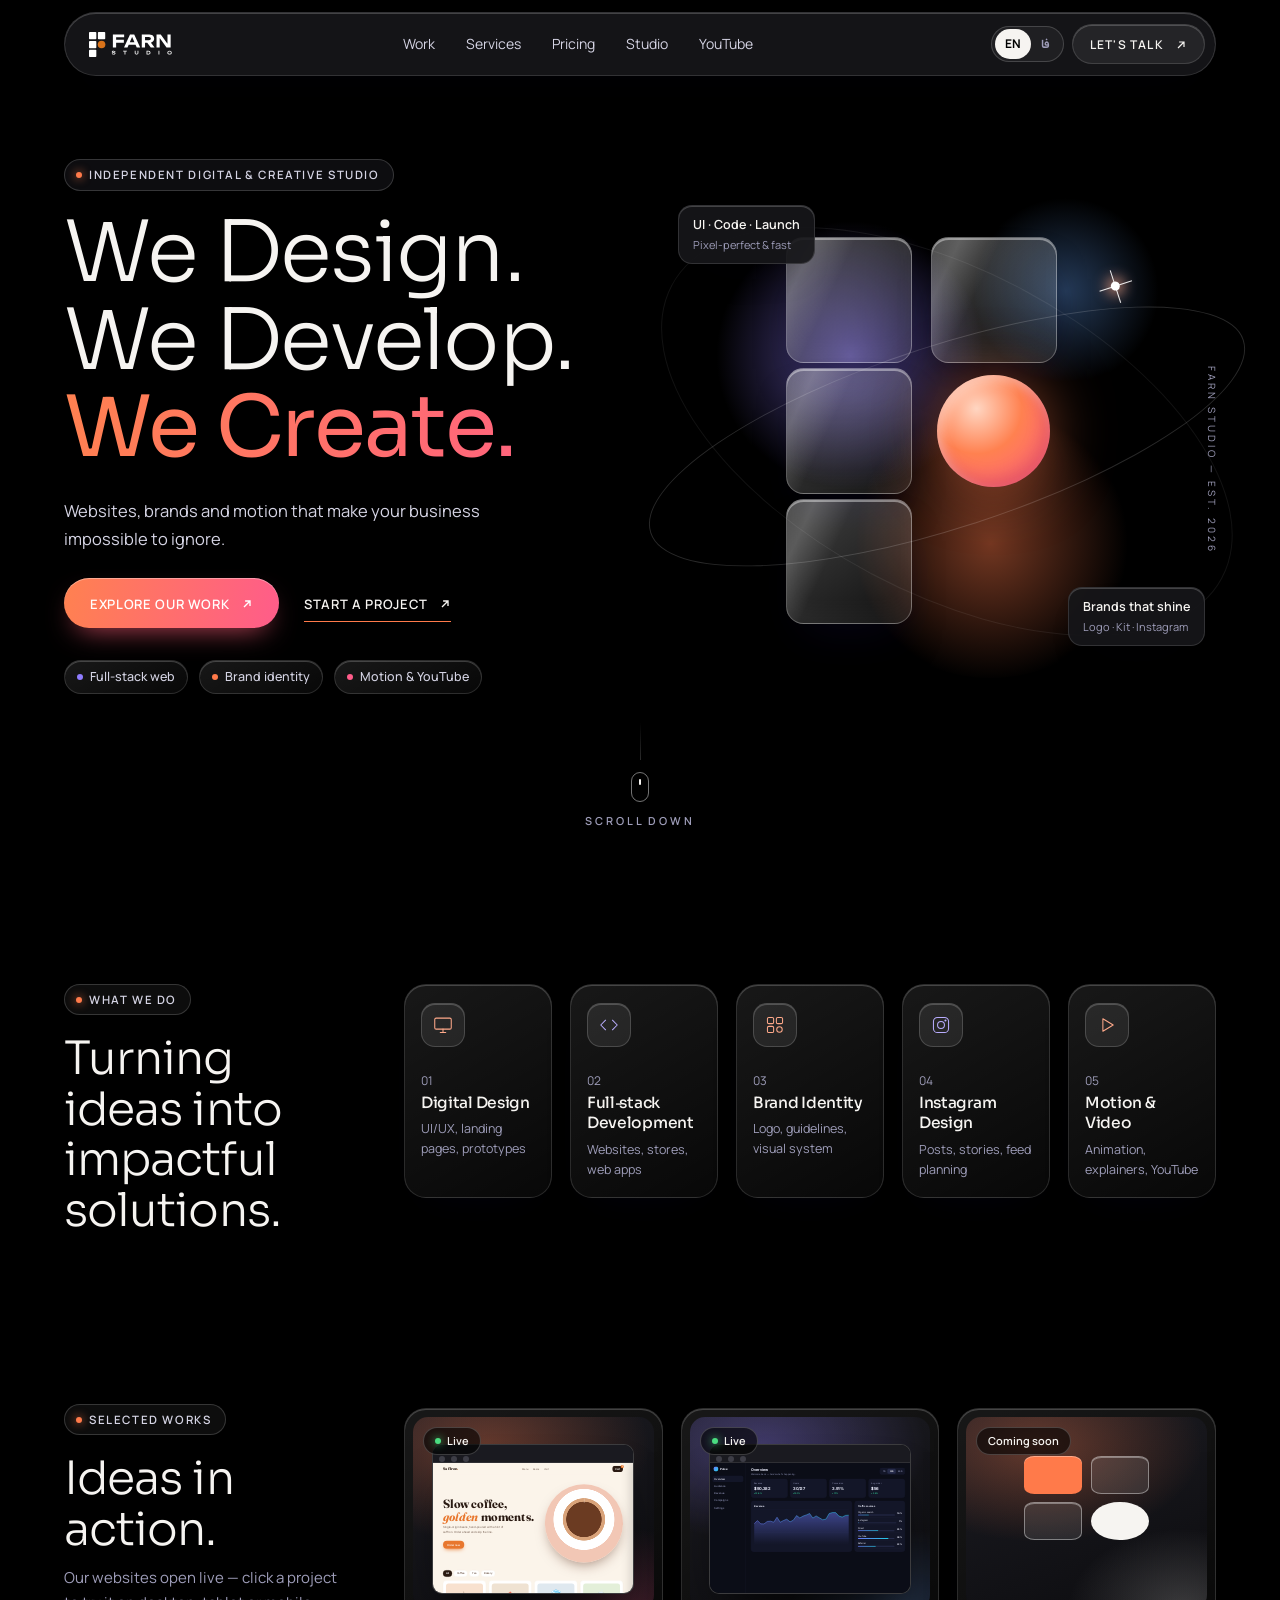
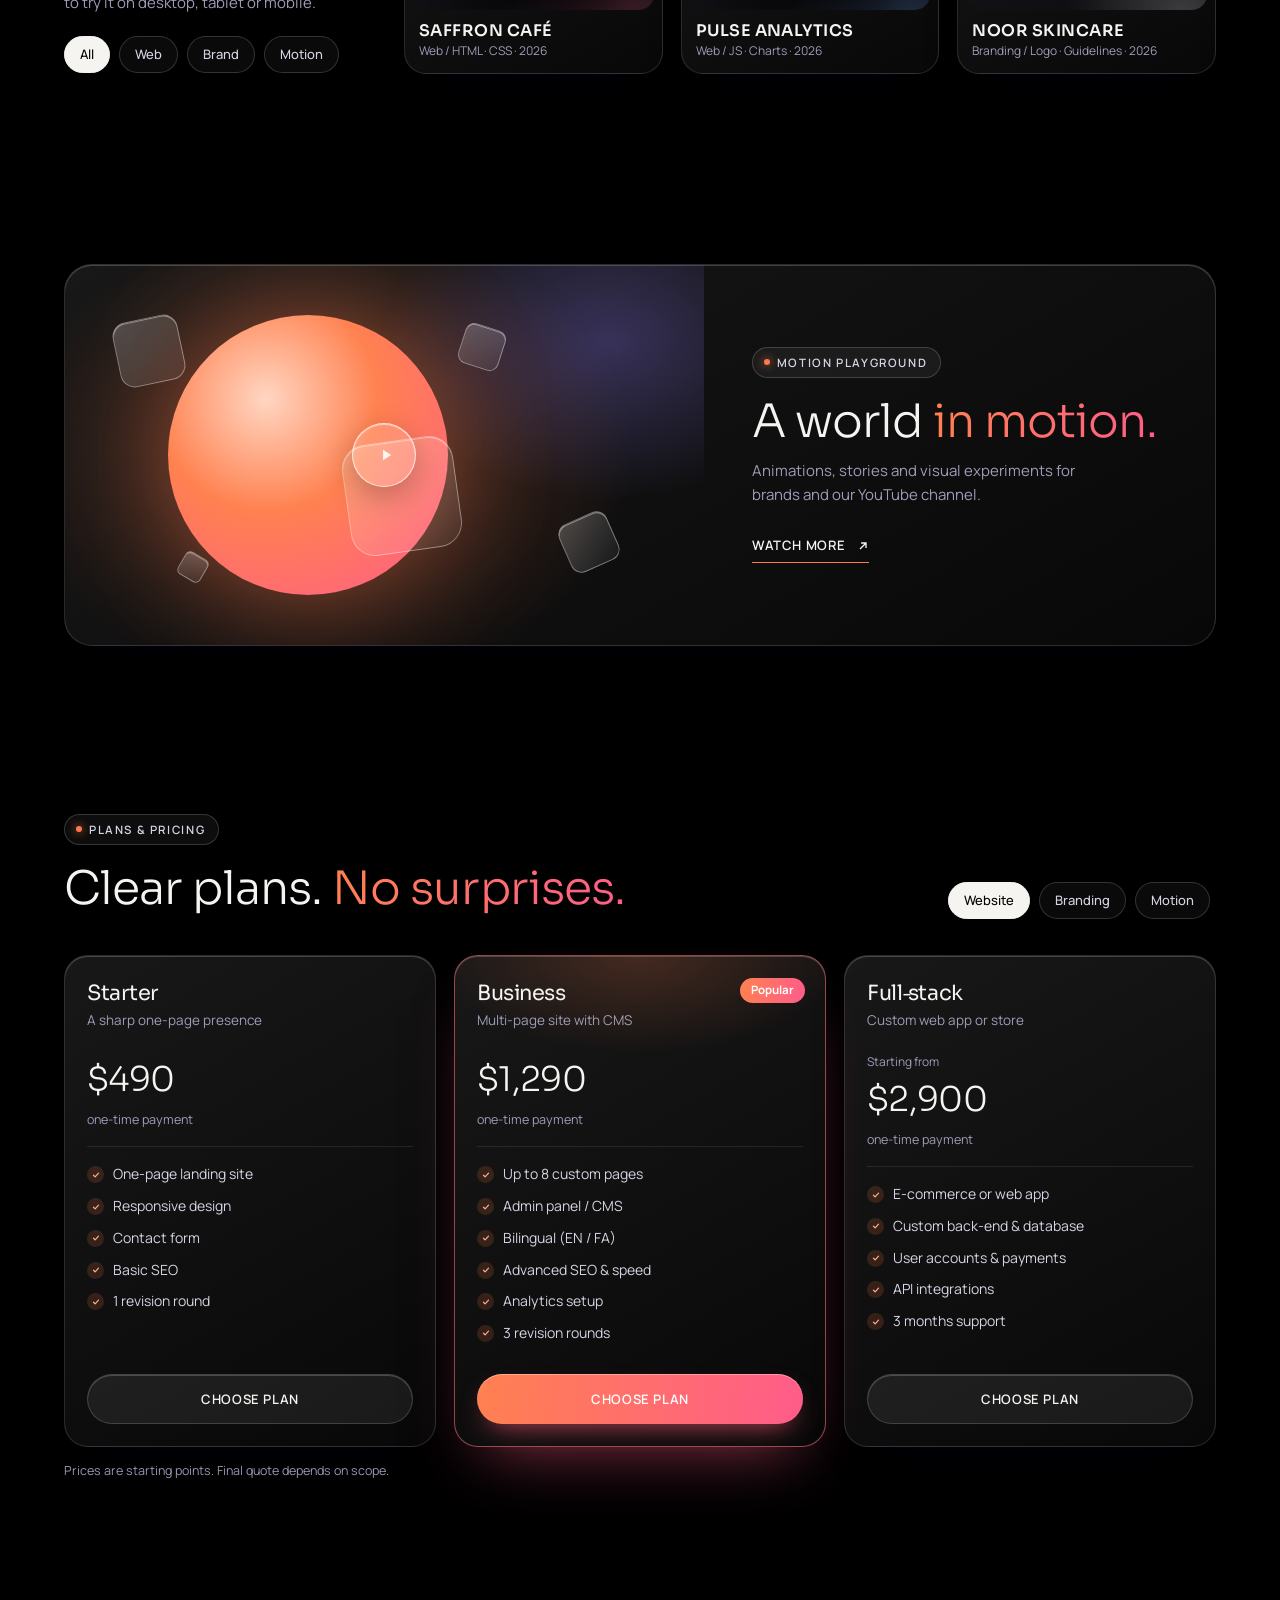
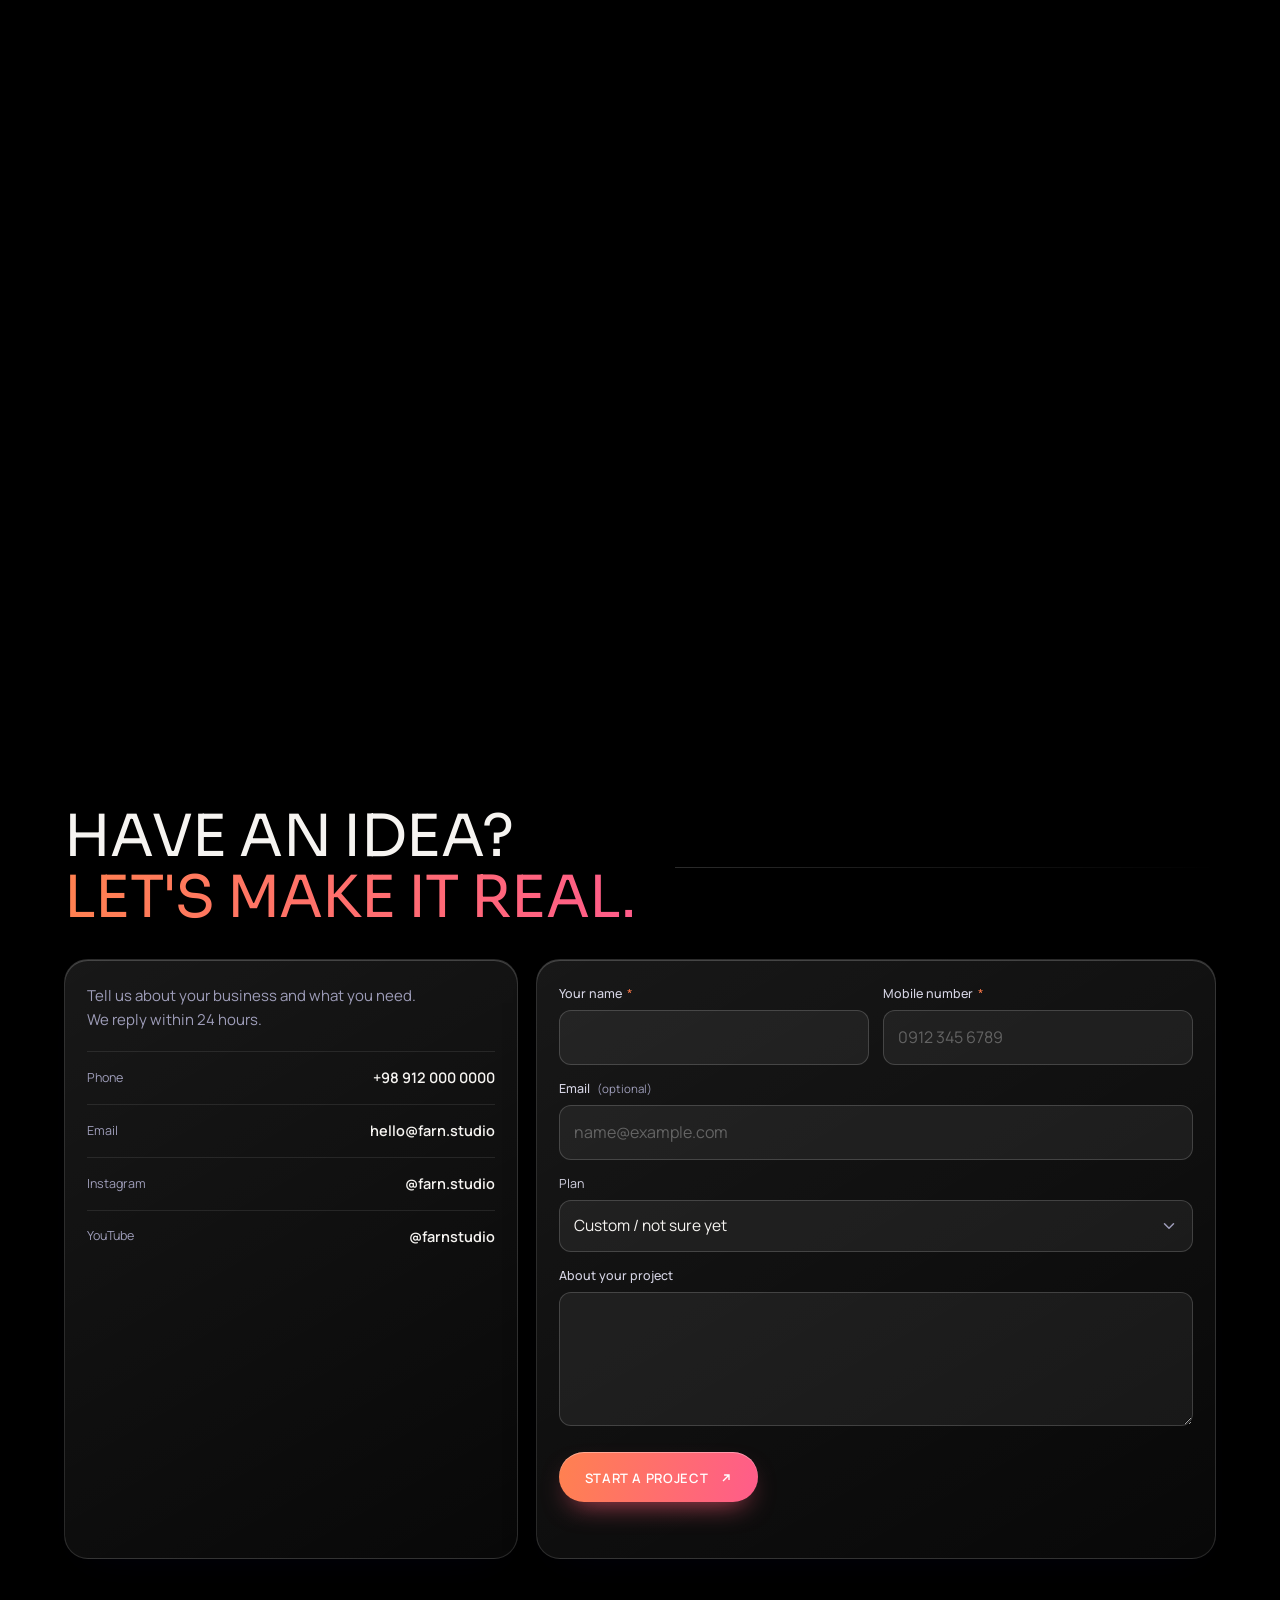
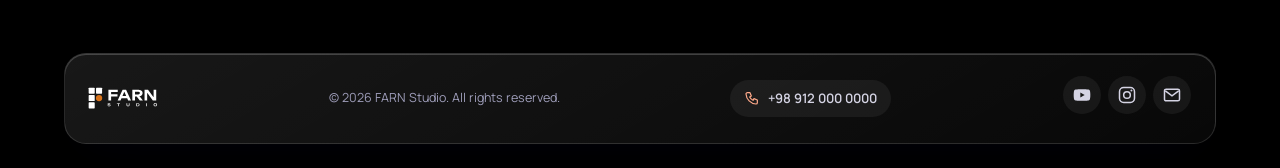
==== commit 124625b5: "Tidy hero copy, one-line titles, drop work arrows, close menu on outside tap, coral-rose headline gr" ====
--- a/index.html
+++ b/index.html
@@ -166,17 +166,13 @@
       <div class="container split">
         <header class="split-head reveal">
           <p class="eyebrow" data-i18n="work.eyebrow">Selected works</p>
-          <h2 class="h2" data-i18n-html="work.title">Ideas.<br>In action.</h2>
+          <h2 class="h2" data-i18n-html="work.title">Ideas in action.</h2>
           <p class="muted" data-i18n="work.sub">Our websites open live — click a project to try it on desktop, tablet or mobile.</p>
           <div class="filters" id="filters" role="tablist">
             <button class="chip on" data-filter="all" data-i18n="work.f.all">All</button>
             <button class="chip" data-filter="web" data-i18n="work.f.web">Web</button>
             <button class="chip" data-filter="brand" data-i18n="work.f.brand">Brand</button>
             <button class="chip" data-filter="motion" data-i18n="work.f.motion">Motion</button>
-          </div>
-          <div class="slider-nav">
-            <button class="round" id="prevWork" aria-label="Previous"><svg viewBox="0 0 16 16" width="14" height="14"><path d="M10 3 5 8l5 5" fill="none" stroke="currentColor" stroke-width="1.8"/></svg></button>
-            <button class="round" id="nextWork" aria-label="Next"><svg viewBox="0 0 16 16" width="14" height="14"><path d="m6 3 5 5-5 5" fill="none" stroke="currentColor" stroke-width="1.8"/></svg></button>
           </div>
         </header>
         <div class="works rail" id="works"></div>
@@ -245,7 +241,7 @@
       <div class="container yt-grid">
         <div class="reveal">
           <p class="eyebrow" data-i18n="yt.eyebrow">On YouTube</p>
-          <h2 class="h2" data-i18n-html="yt.title">Beyond<br>the screen.</h2>
+          <h2 class="h2" data-i18n-html="yt.title">Beyond the screen.</h2>
         </div>
         <div class="videos rail" id="videos"></div>
         <a class="subscribe glass" id="subLink" target="_blank" rel="noopener">
--- a/css/style.css
+++ b/css/style.css
@@ -11,7 +11,7 @@
 
 :root {
   /* palette: indigo night + coral → rose → violet */
-  --bg: #14152a;
+  --bg: #000000;
   --text: #f6f4f1;
   --text-2: #d5d4e4;
   --muted: #9e9db9;
@@ -23,7 +23,7 @@
   --violet: #8f7cff;
   --sky: #6aa8ff;
   --accent-soft: #ffa98a;
-  --grad: linear-gradient(95deg, #ff8a52 0%, #ff5c8a 52%, #9a82ff 100%);
+  --grad: linear-gradient(100deg, #ff8150 0%, #ff5c8a 100%);
   --grad-btn: linear-gradient(100deg, #ff8150 0%, #ff5c8a 100%);
 
   --glass-fill: linear-gradient(150deg, rgba(255,255,255,.095), rgba(255,255,255,.03));
@@ -74,15 +74,15 @@
 /* ---------- ambient background (static) ---------- */
 .ambient { position: fixed; top: 0; left: 0; right: 0; bottom: 0; z-index: -1; pointer-events: none;
   background:
-    radial-gradient(44% 36% at 90% 4%, rgba(255, 122, 74, .30), transparent 70%),
-    radial-gradient(42% 40% at 4% 30%, rgba(143, 124, 255, .30), transparent 70%),
-    radial-gradient(40% 34% at 76% 74%, rgba(255, 92, 138, .16), transparent 70%),
-    radial-gradient(36% 30% at 14% 96%, rgba(106, 168, 255, .14), transparent 70%),
-    linear-gradient(180deg, #181a31 0%, #14152a 50%, #17182f 100%); }
+    radial-gradient(44% 36% at 90% 4%, rgba(255, 122, 74, .22), transparent 70%),
+    radial-gradient(42% 40% at 4% 30%, rgba(143, 124, 255, .2), transparent 70%),
+    radial-gradient(40% 34% at 76% 74%, rgba(255, 92, 138, .1), transparent 70%),
+    radial-gradient(36% 30% at 14% 96%, rgba(106, 168, 255, .08), transparent 70%),
+    #000000; }
 
 /* ---------- glass ---------- */
 .glass { position: relative; background: var(--glass-fill); border: 1px solid var(--glass-border); box-shadow: inset 0 1px 0 var(--glass-hi), var(--glass-shadow); }
-.blur { background: rgba(32, 34, 60, .9); }
+.blur { background: rgba(22, 22, 26, .92); }
 @supports ((-webkit-backdrop-filter: blur(1px)) or (backdrop-filter: blur(1px))) {
   html:not(.lite) .blur { background: linear-gradient(150deg, rgba(255,255,255,.1), rgba(255,255,255,.035)); -webkit-backdrop-filter: blur(16px) saturate(150%); backdrop-filter: blur(16px) saturate(150%); }
 }
@@ -152,7 +152,7 @@
 
 @media (max-width: 899px) {
   .header-actions .lang { display: none; }
-  .menu { position: fixed; top: 78px; left: var(--gutter); right: var(--gutter); padding: 8px 18px; border-radius: 24px; border: 1px solid var(--glass-border); background: rgba(30, 32, 58, .97);
+  .menu { position: fixed; top: 78px; left: var(--gutter); right: var(--gutter); padding: 8px 18px; border-radius: 24px; border: 1px solid var(--glass-border); background: rgba(18, 18, 22, .97);
     box-shadow: inset 0 1px 0 var(--glass-hi), 0 30px 60px rgba(0,0,0,.5); max-height: calc(100vh - 100px); overflow-y: auto;
     visibility: hidden; opacity: 0; transform: translateY(-8px); transition: opacity .25s, transform .25s, visibility .25s; }
   .menu.open { visibility: visible; opacity: 1; transform: none; }
@@ -179,7 +179,7 @@
 .hero { position: relative; overflow: hidden; padding: 100px 0 28px; }
 .hero-grid { position: relative; }
 .hero-copy { position: relative; z-index: 2; }
-.hero .eyebrow { max-width: 58%; border-radius: 18px; background: rgba(32, 34, 60, .78); }
+.hero .eyebrow { max-width: 58%; border-radius: 18px; background: rgba(16, 16, 20, .82); }
 .hero-title { margin: 74px 0 20px; font-size: 44px; font-size: clamp(40px, 12vw, 96px); font-weight: 300; line-height: 1.04; }
 .hero-title span { display: block; }
 .hero-title .accent { font-weight: 400; padding-bottom: .06em; }
@@ -314,7 +314,7 @@
 .wcard:hover { transform: translateY(-4px); border-color: rgba(255,255,255,.26); }
 .wcard.hide { display: none; }
 .wthumb { position: relative; padding-top: 80%; overflow: hidden; border-radius: 15px;
-  background: radial-gradient(110% 80% at 30% 15%, var(--a1), transparent 62%), radial-gradient(80% 70% at 90% 100%, var(--a2), transparent 60%), linear-gradient(160deg, #282a4a, #1a1b33); }
+  background: radial-gradient(110% 80% at 30% 15%, var(--a1), transparent 62%), radial-gradient(80% 70% at 90% 100%, var(--a2), transparent 60%), linear-gradient(160deg, #1c1c22, #0c0c0f); }
 .wthumb > * { position: absolute; }
 .wcard .art, .wcard .device { transition: transform .5s var(--ease); }
 .wcard:hover .art, .wcard:hover .device { transform: scale(1.03); }
@@ -323,13 +323,13 @@
 html[lang="fa"] .wmeta h3 { text-transform: none; letter-spacing: 0; font-weight: 700; font-size: 16.5px; }
 .wmeta small { display: block; margin-top: 2px; font-size: 12px; color: var(--muted); }
 .warrow { display: none; }
-.wtag { position: absolute; top: 10px; left: 10px; z-index: 2; padding: 4px 11px; border-radius: 999px; font-size: 11px; font-weight: 600; background: rgba(20,20,40,.6); border: 1px solid rgba(255,255,255,.2); }
+.wtag { position: absolute; top: 10px; left: 10px; z-index: 2; padding: 4px 11px; border-radius: 999px; font-size: 11px; font-weight: 600; background: rgba(0,0,0,.6); border: 1px solid rgba(255,255,255,.2); }
 [dir="rtl"] .wtag { left: auto; right: 10px; font-size: 12px; }
 .wtag i { display: inline-block; width: 6px; height: 6px; margin-right: 6px; border-radius: 50%; background: #4ade80; box-shadow: 0 0 8px #4ade80; vertical-align: 1px; }
 [dir="rtl"] .wtag i { margin-right: 0; margin-left: 6px; }
-.device { top: 14%; left: 8%; right: 8%; bottom: 8%; border-radius: 10px; overflow: hidden; background: #12132a; border: 1px solid rgba(255,255,255,.2); box-shadow: 0 30px 50px -20px rgba(0,0,0,.8); }
-.device .bar { height: 18px; background: #24264a; border-bottom: 1px solid var(--line); direction: ltr; }
-.device .bar i { display: inline-block; width: 6px; height: 6px; margin: 6px 0 0 6px; border-radius: 50%; background: #4a4d70; }
+.device { top: 14%; left: 8%; right: 8%; bottom: 8%; border-radius: 10px; overflow: hidden; background: #0b0b0e; border: 1px solid rgba(255,255,255,.2); box-shadow: 0 30px 50px -20px rgba(0,0,0,.8); }
+.device .bar { height: 18px; background: #1a1a20; border-bottom: 1px solid var(--line); direction: ltr; }
+.device .bar i { display: inline-block; width: 6px; height: 6px; margin: 6px 0 0 6px; border-radius: 50%; background: #3d3d46; }
 .device .screen { position: absolute; top: 18px; left: 0; right: 0; bottom: 0; overflow: hidden; direction: ltr; }
 .device iframe { position: absolute; top: 0; left: 0; width: 1280px; height: 1400px; border: 0; transform-origin: 0 0; pointer-events: none; }
 .device .shot { position: absolute; top: 0; left: 0; right: 0; bottom: 0; padding: 12%; }
@@ -426,7 +426,7 @@
 }
 .vcard { display: block; padding: 6px; border-radius: 18px; overflow: hidden; transition: transform .3s var(--ease); }
 .vcard:hover { transform: translateY(-3px); }
-.vthumb { position: relative; padding-top: 58%; overflow: hidden; border-radius: 13px; background: radial-gradient(90% 90% at 25% 20%, var(--a1), transparent 65%), linear-gradient(150deg, #2a2c4c, #1b1c36); }
+.vthumb { position: relative; padding-top: 58%; overflow: hidden; border-radius: 13px; background: radial-gradient(90% 90% at 25% 20%, var(--a1), transparent 65%), linear-gradient(150deg, #1c1c22, #0d0d10); }
 .vthumb .play-btn { width: 46px; height: 46px; margin: -23px 0 0 -23px; }
 .vline { position: absolute; left: 10px; right: 10px; bottom: 10px; height: 3px; border-radius: 3px; background: rgba(255,255,255,.2); direction: ltr; }
 .vline::after { content: ""; position: absolute; left: 0; top: 0; bottom: 0; width: 35%; border-radius: 3px; background: var(--grad); }
@@ -486,7 +486,7 @@
 [dir="rtl"] .dd-chev { margin-left: 0; margin-right: 10px; }
 .dd.open .dd-chev { transform: rotate(180deg); color: var(--accent-soft); }
 .dd-list { position: absolute; z-index: 20; top: 100%; left: 0; right: 0; margin-top: 8px; padding: 6px; max-height: 300px; overflow-y: auto; -webkit-overflow-scrolling: touch; outline: none;
-  border-radius: 16px; border: 1px solid var(--glass-border); background: #262848; box-shadow: inset 0 1px 0 var(--glass-hi), 0 24px 50px -12px rgba(0,0,0,.65);
+  border-radius: 16px; border: 1px solid var(--glass-border); background: #17171c; box-shadow: inset 0 1px 0 var(--glass-hi), 0 24px 50px -12px rgba(0,0,0,.65);
   visibility: hidden; opacity: 0; transform: translateY(-6px); transition: opacity .2s, transform .2s, visibility .2s; }
 .dd.open .dd-list { visibility: visible; opacity: 1; transform: none; }
 .dd-group { padding: 10px 10px 4px; font-size: 11px; font-weight: 700; letter-spacing: .1em; text-transform: uppercase; color: var(--muted); }
@@ -515,8 +515,8 @@
 /* ---------- live viewer ---------- */
 .viewer { position: fixed; top: 0; left: 0; right: 0; bottom: 0; z-index: 100; display: flex; align-items: center; justify-content: center; }
 .viewer[hidden] { display: none; }
-.viewer-backdrop { position: absolute; top: 0; left: 0; right: 0; bottom: 0; background: rgba(8,8,20,.84); }
-.viewer-panel { position: relative; display: flex; flex-direction: column; width: 100%; height: 100%; background: #1e2040; }
+.viewer-backdrop { position: absolute; top: 0; left: 0; right: 0; bottom: 0; background: rgba(0,0,0,.85); }
+.viewer-panel { position: relative; display: flex; flex-direction: column; width: 100%; height: 100%; background: #111114; }
 @media (min-width: 900px) { .viewer { padding: 28px; } .viewer-panel { max-width: 1400px; max-height: 900px; border-radius: 22px; border: 1px solid var(--glass-border); box-shadow: inset 0 1px 0 var(--glass-hi), 0 40px 80px rgba(0,0,0,.5); overflow: hidden; } }
 .viewer-bar { display: flex; align-items: center; padding: 10px 12px; border-bottom: 1px solid var(--line); }
 .viewer-bar h3 { margin: 0 12px 0 6px; font-size: 15px; font-weight: 600; white-space: nowrap; }
